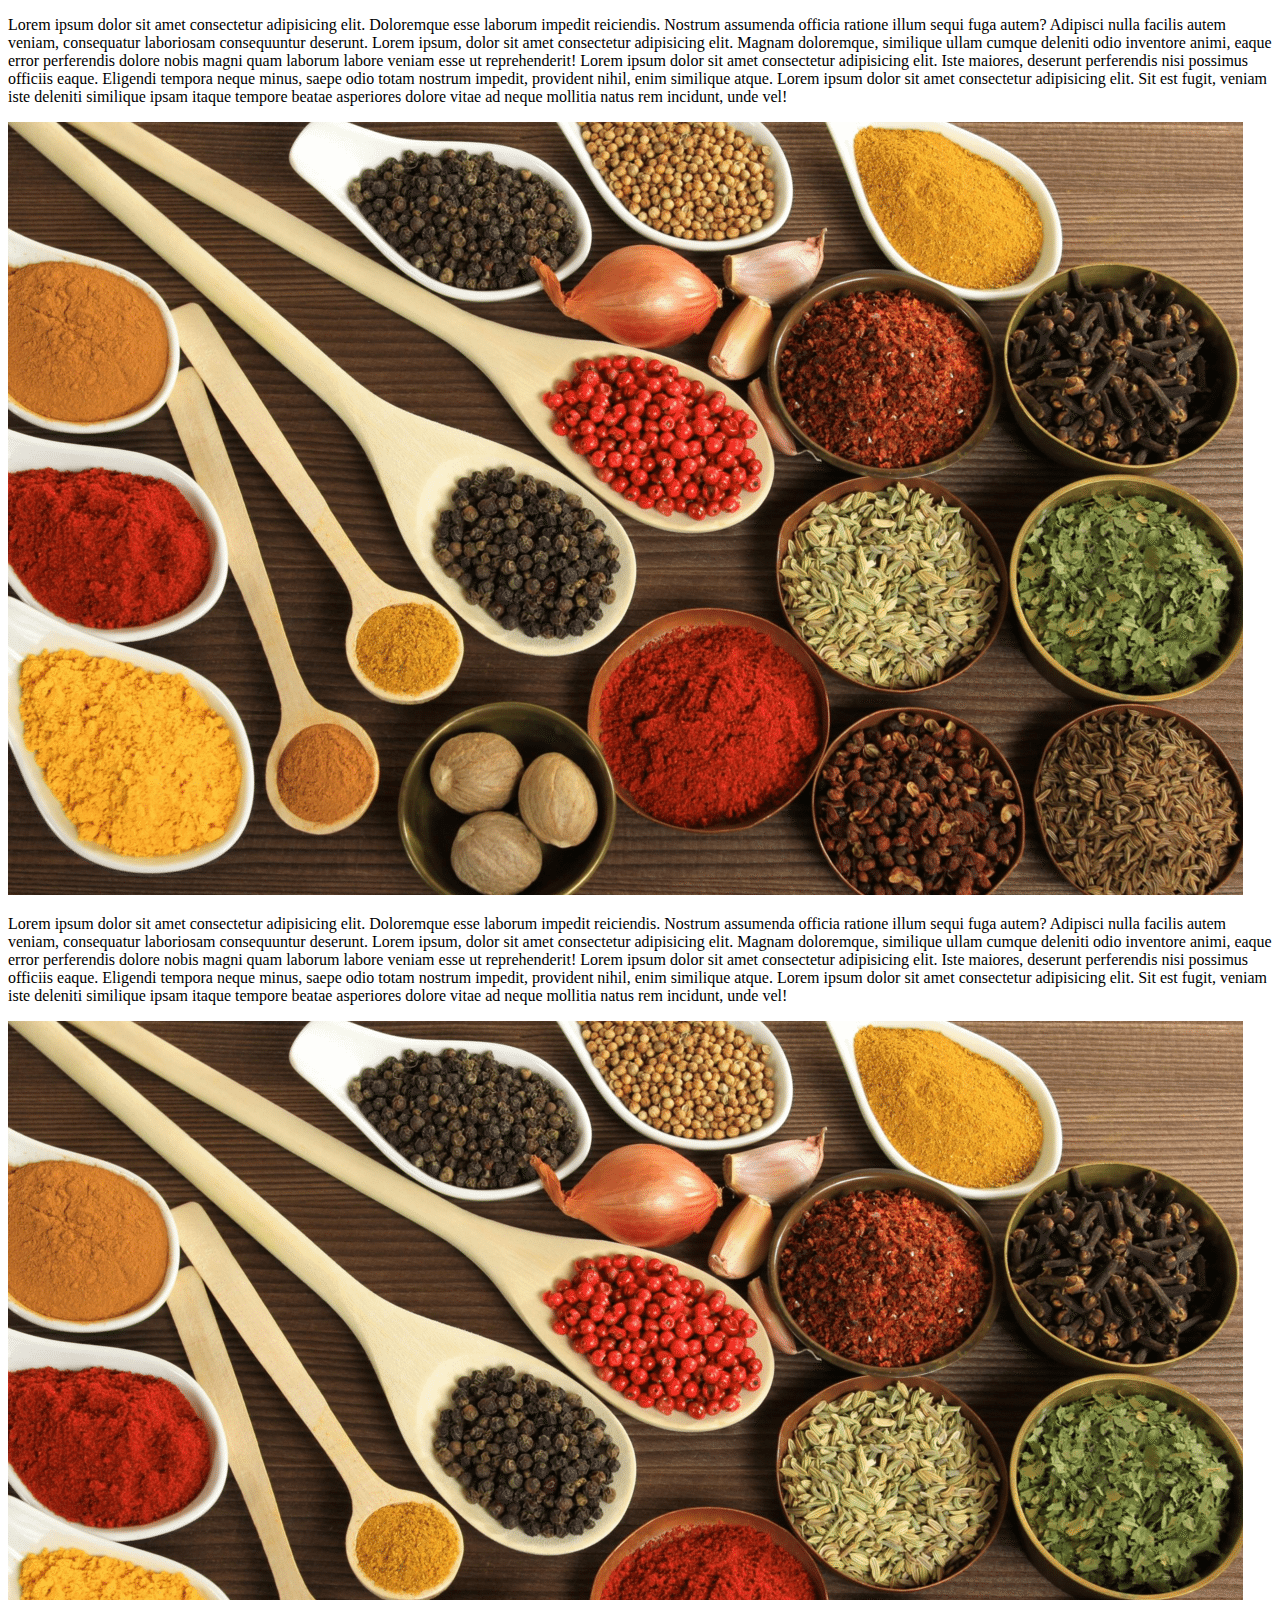
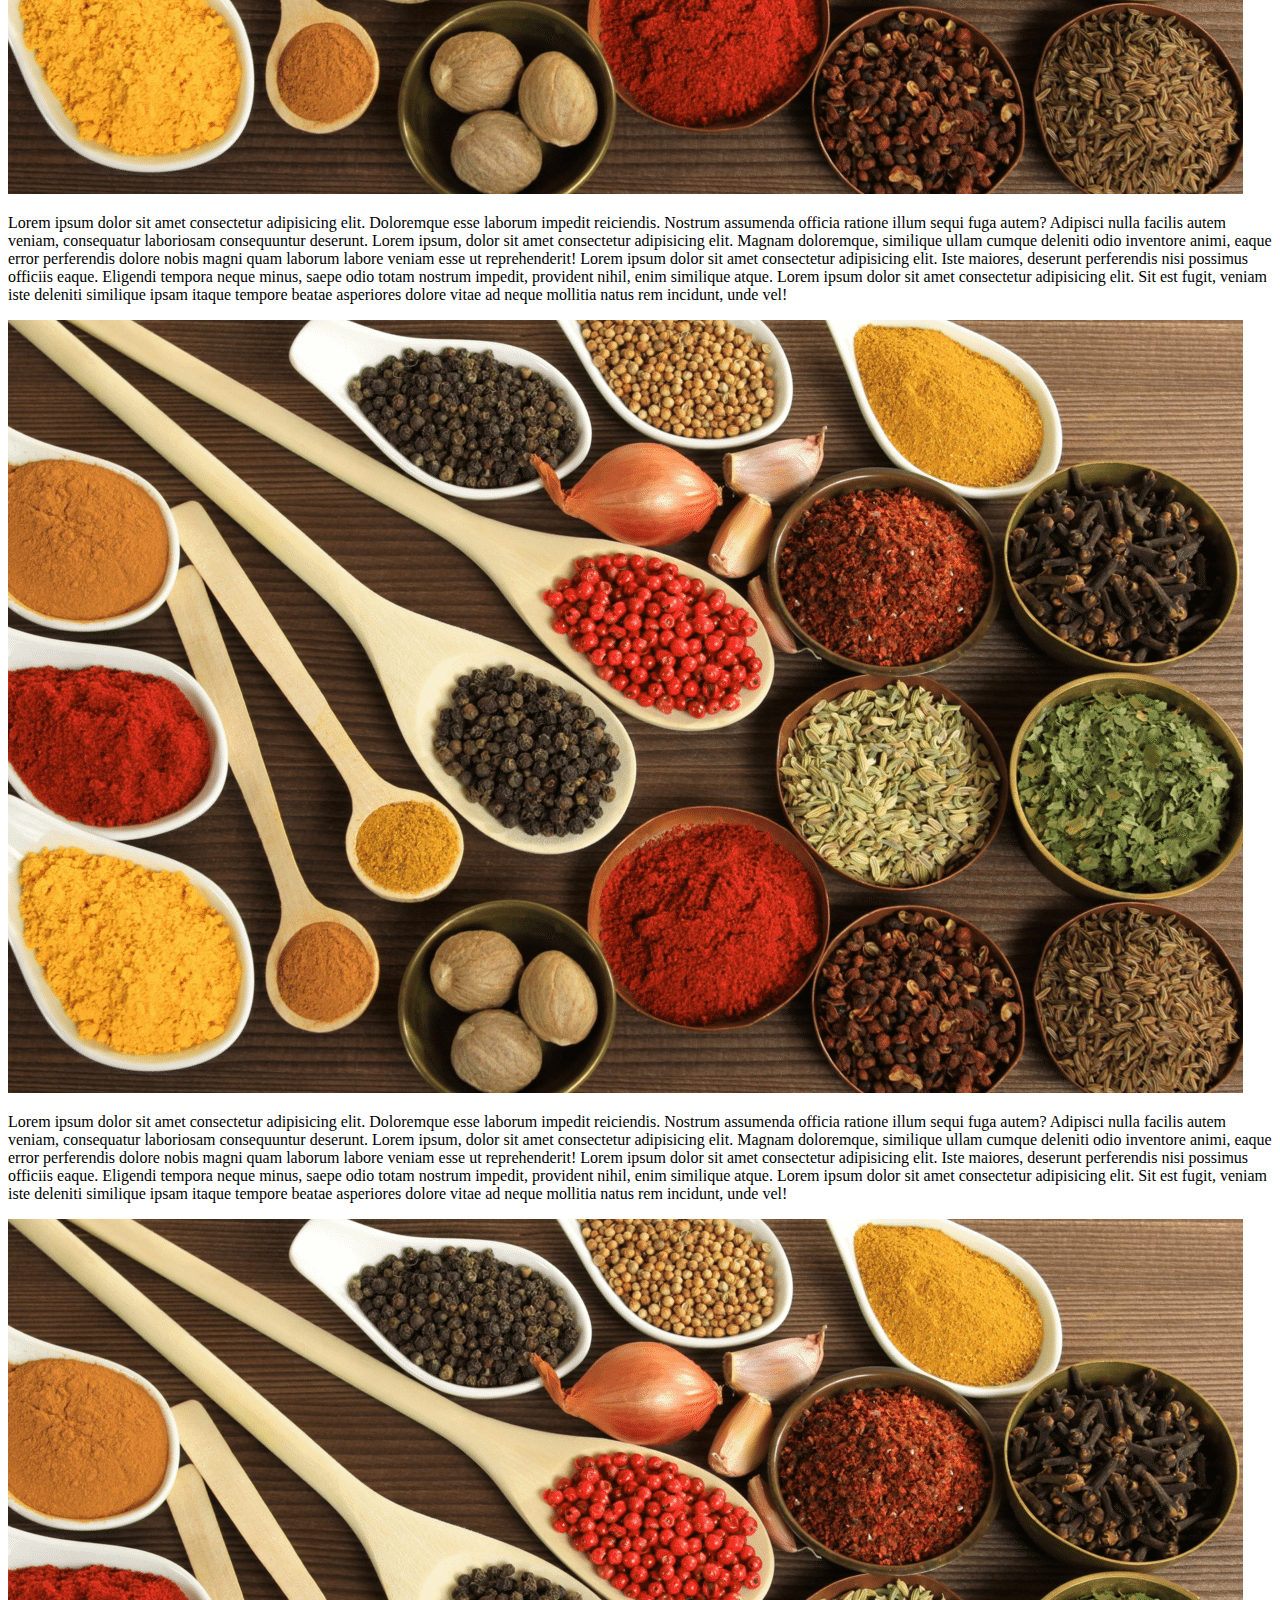
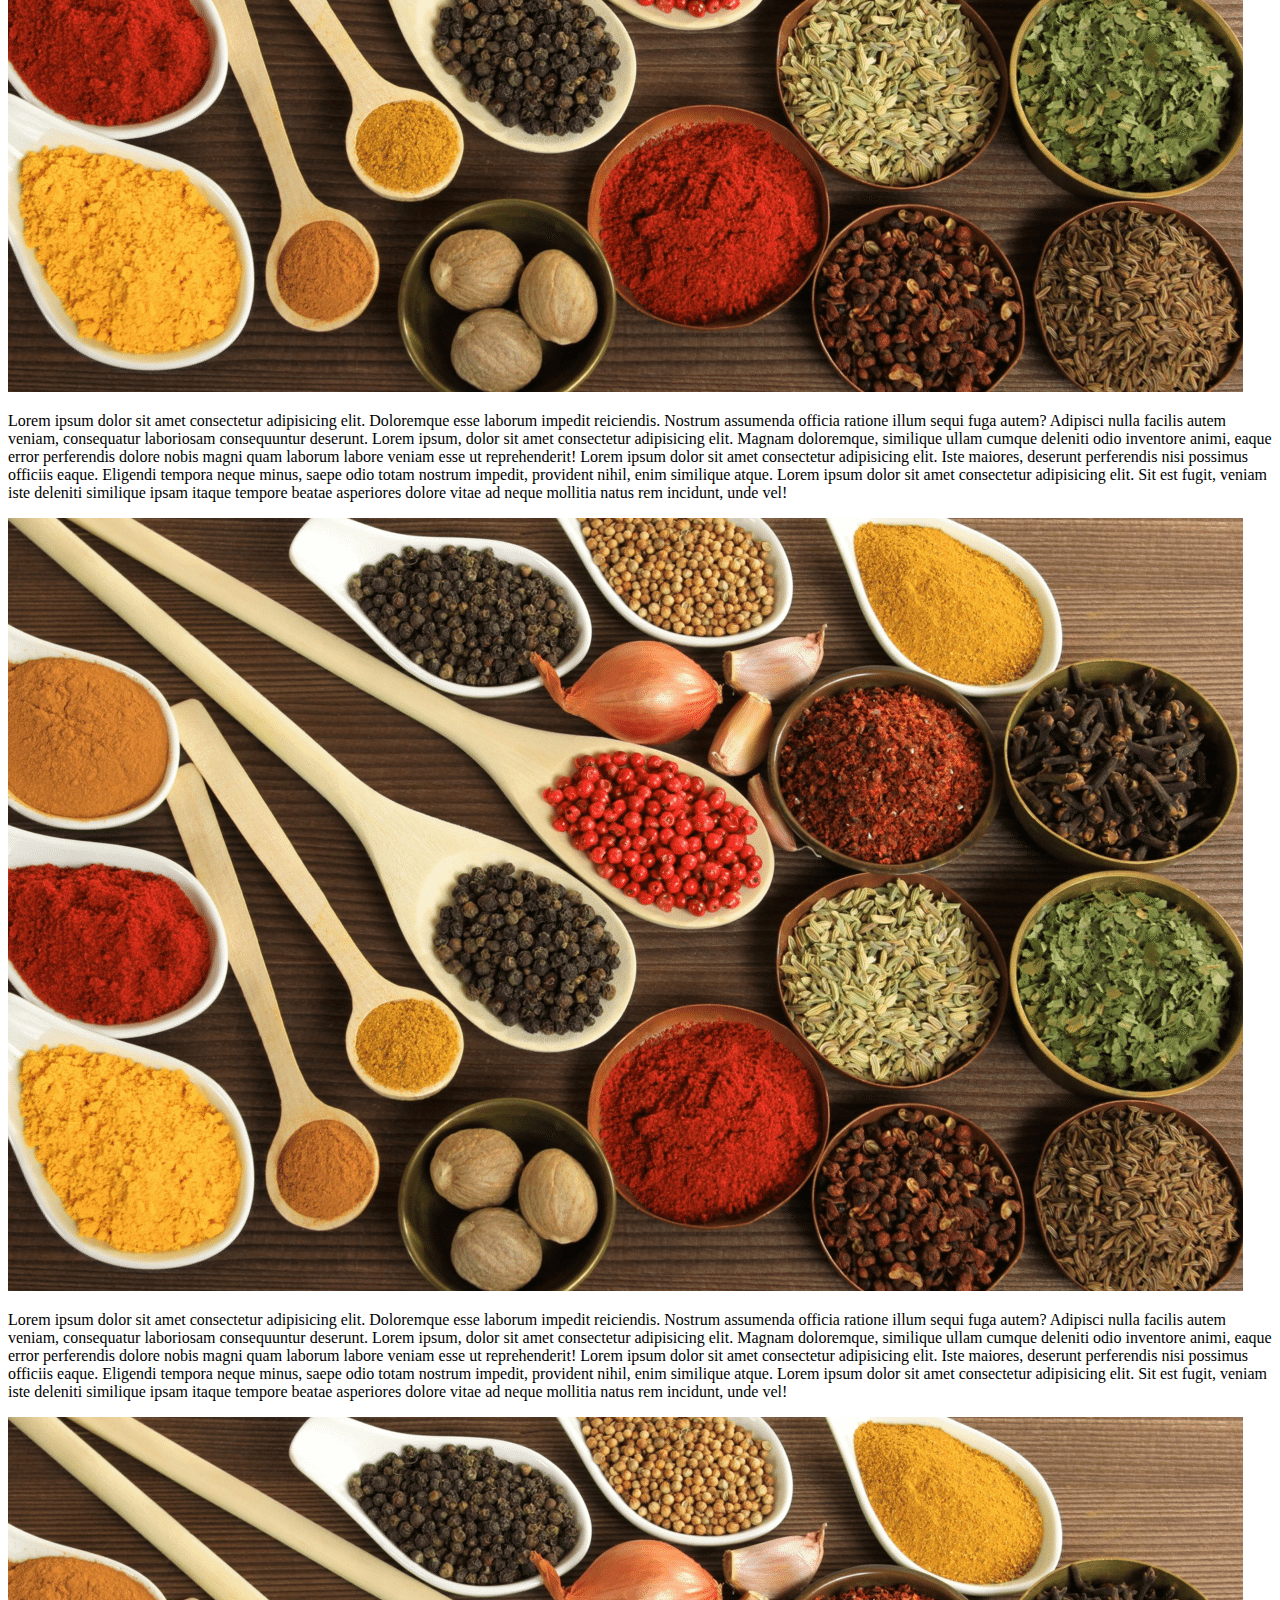
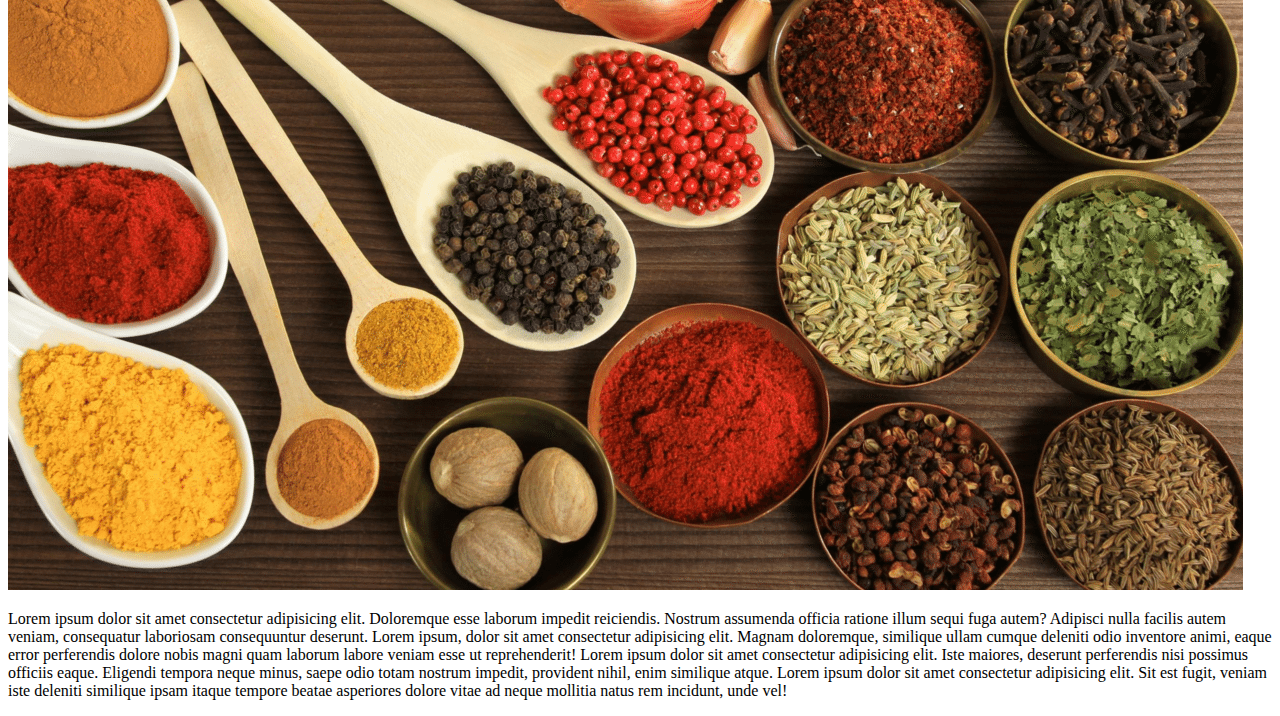
==== index.html @ 3df1619d "with scripts" ====
<!DOCTYPE html>
<html lang="en">
  <head>
    <meta charset="UTF-8" />
    <meta name="viewport" content="width=device-width, initial-scale=1.0" />
    <meta http-equiv="X-UA-Compatible" content="ie=edge" />
    <title>Intersection Observer</title>
    <link rel="stylesheet" href="css/style.css" />
  </head>
  <body>
    <p>
      Lorem ipsum dolor sit amet consectetur adipisicing elit. Doloremque esse
      laborum impedit reiciendis. Nostrum assumenda officia ratione illum sequi
      fuga autem? Adipisci nulla facilis autem veniam, consequatur laboriosam
      consequuntur deserunt. Lorem ipsum, dolor sit amet consectetur adipisicing
      elit. Magnam doloremque, similique ullam cumque deleniti odio inventore
      animi, eaque error perferendis dolore nobis magni quam laborum labore
      veniam esse ut reprehenderit! Lorem ipsum dolor sit amet consectetur
      adipisicing elit. Iste maiores, deserunt perferendis nisi possimus
      officiis eaque. Eligendi tempora neque minus, saepe odio totam nostrum
      impedit, provident nihil, enim similique atque. Lorem ipsum dolor sit amet
      consectetur adipisicing elit. Sit est fugit, veniam iste deleniti
      similique ipsam itaque tempore beatae asperiores dolore vitae ad neque
      mollitia natus rem incidunt, unde vel!
    </p>
    <div><img src="img/undervurderede-krydderier.png" alt="" /></div>

    <p>
      Lorem ipsum dolor sit amet consectetur adipisicing elit. Doloremque esse
      laborum impedit reiciendis. Nostrum assumenda officia ratione illum sequi
      fuga autem? Adipisci nulla facilis autem veniam, consequatur laboriosam
      consequuntur deserunt. Lorem ipsum, dolor sit amet consectetur adipisicing
      elit. Magnam doloremque, similique ullam cumque deleniti odio inventore
      animi, eaque error perferendis dolore nobis magni quam laborum labore
      veniam esse ut reprehenderit! Lorem ipsum dolor sit amet consectetur
      adipisicing elit. Iste maiores, deserunt perferendis nisi possimus
      officiis eaque. Eligendi tempora neque minus, saepe odio totam nostrum
      impedit, provident nihil, enim similique atque. Lorem ipsum dolor sit amet
      consectetur adipisicing elit. Sit est fugit, veniam iste deleniti
      similique ipsam itaque tempore beatae asperiores dolore vitae ad neque
      mollitia natus rem incidunt, unde vel!
    </p>
    <div><img src="img/undervurderede-krydderier.png" alt="" /></div>
    <p>
      Lorem ipsum dolor sit amet consectetur adipisicing elit. Doloremque esse
      laborum impedit reiciendis. Nostrum assumenda officia ratione illum sequi
      fuga autem? Adipisci nulla facilis autem veniam, consequatur laboriosam
      consequuntur deserunt. Lorem ipsum, dolor sit amet consectetur adipisicing
      elit. Magnam doloremque, similique ullam cumque deleniti odio inventore
      animi, eaque error perferendis dolore nobis magni quam laborum labore
      veniam esse ut reprehenderit! Lorem ipsum dolor sit amet consectetur
      adipisicing elit. Iste maiores, deserunt perferendis nisi possimus
      officiis eaque. Eligendi tempora neque minus, saepe odio totam nostrum
      impedit, provident nihil, enim similique atque. Lorem ipsum dolor sit amet
      consectetur adipisicing elit. Sit est fugit, veniam iste deleniti
      similique ipsam itaque tempore beatae asperiores dolore vitae ad neque
      mollitia natus rem incidunt, unde vel!
    </p>

    <div><img src="img/undervurderede-krydderier.png" alt="" /></div>
    <p>
      Lorem ipsum dolor sit amet consectetur adipisicing elit. Doloremque esse
      laborum impedit reiciendis. Nostrum assumenda officia ratione illum sequi
      fuga autem? Adipisci nulla facilis autem veniam, consequatur laboriosam
      consequuntur deserunt. Lorem ipsum, dolor sit amet consectetur adipisicing
      elit. Magnam doloremque, similique ullam cumque deleniti odio inventore
      animi, eaque error perferendis dolore nobis magni quam laborum labore
      veniam esse ut reprehenderit! Lorem ipsum dolor sit amet consectetur
      adipisicing elit. Iste maiores, deserunt perferendis nisi possimus
      officiis eaque. Eligendi tempora neque minus, saepe odio totam nostrum
      impedit, provident nihil, enim similique atque. Lorem ipsum dolor sit amet
      consectetur adipisicing elit. Sit est fugit, veniam iste deleniti
      similique ipsam itaque tempore beatae asperiores dolore vitae ad neque
      mollitia natus rem incidunt, unde vel!
    </p>
    <div><img src="img/undervurderede-krydderier.png" alt="" /></div>
    <p>
      Lorem ipsum dolor sit amet consectetur adipisicing elit. Doloremque esse
      laborum impedit reiciendis. Nostrum assumenda officia ratione illum sequi
      fuga autem? Adipisci nulla facilis autem veniam, consequatur laboriosam
      consequuntur deserunt. Lorem ipsum, dolor sit amet consectetur adipisicing
      elit. Magnam doloremque, similique ullam cumque deleniti odio inventore
      animi, eaque error perferendis dolore nobis magni quam laborum labore
      veniam esse ut reprehenderit! Lorem ipsum dolor sit amet consectetur
      adipisicing elit. Iste maiores, deserunt perferendis nisi possimus
      officiis eaque. Eligendi tempora neque minus, saepe odio totam nostrum
      impedit, provident nihil, enim similique atque. Lorem ipsum dolor sit amet
      consectetur adipisicing elit. Sit est fugit, veniam iste deleniti
      similique ipsam itaque tempore beatae asperiores dolore vitae ad neque
      mollitia natus rem incidunt, unde vel!
    </p>
    <div><img src="img/undervurderede-krydderier.png" alt="" /></div>
    <p>
      Lorem ipsum dolor sit amet consectetur adipisicing elit. Doloremque esse
      laborum impedit reiciendis. Nostrum assumenda officia ratione illum sequi
      fuga autem? Adipisci nulla facilis autem veniam, consequatur laboriosam
      consequuntur deserunt. Lorem ipsum, dolor sit amet consectetur adipisicing
      elit. Magnam doloremque, similique ullam cumque deleniti odio inventore
      animi, eaque error perferendis dolore nobis magni quam laborum labore
      veniam esse ut reprehenderit! Lorem ipsum dolor sit amet consectetur
      adipisicing elit. Iste maiores, deserunt perferendis nisi possimus
      officiis eaque. Eligendi tempora neque minus, saepe odio totam nostrum
      impedit, provident nihil, enim similique atque. Lorem ipsum dolor sit amet
      consectetur adipisicing elit. Sit est fugit, veniam iste deleniti
      similique ipsam itaque tempore beatae asperiores dolore vitae ad neque
      mollitia natus rem incidunt, unde vel!
    </p>

    <div><img src="img/undervurderede-krydderier.png" alt="" /></div>
    <p>
      Lorem ipsum dolor sit amet consectetur adipisicing elit. Doloremque esse
      laborum impedit reiciendis. Nostrum assumenda officia ratione illum sequi
      fuga autem? Adipisci nulla facilis autem veniam, consequatur laboriosam
      consequuntur deserunt. Lorem ipsum, dolor sit amet consectetur adipisicing
      elit. Magnam doloremque, similique ullam cumque deleniti odio inventore
      animi, eaque error perferendis dolore nobis magni quam laborum labore
      veniam esse ut reprehenderit! Lorem ipsum dolor sit amet consectetur
      adipisicing elit. Iste maiores, deserunt perferendis nisi possimus
      officiis eaque. Eligendi tempora neque minus, saepe odio totam nostrum
      impedit, provident nihil, enim similique atque. Lorem ipsum dolor sit amet
      consectetur adipisicing elit. Sit est fugit, veniam iste deleniti
      similique ipsam itaque tempore beatae asperiores dolore vitae ad neque
      mollitia natus rem incidunt, unde vel!
    </p>
    <script src="js/script.js"></script>
  </body>
</html>
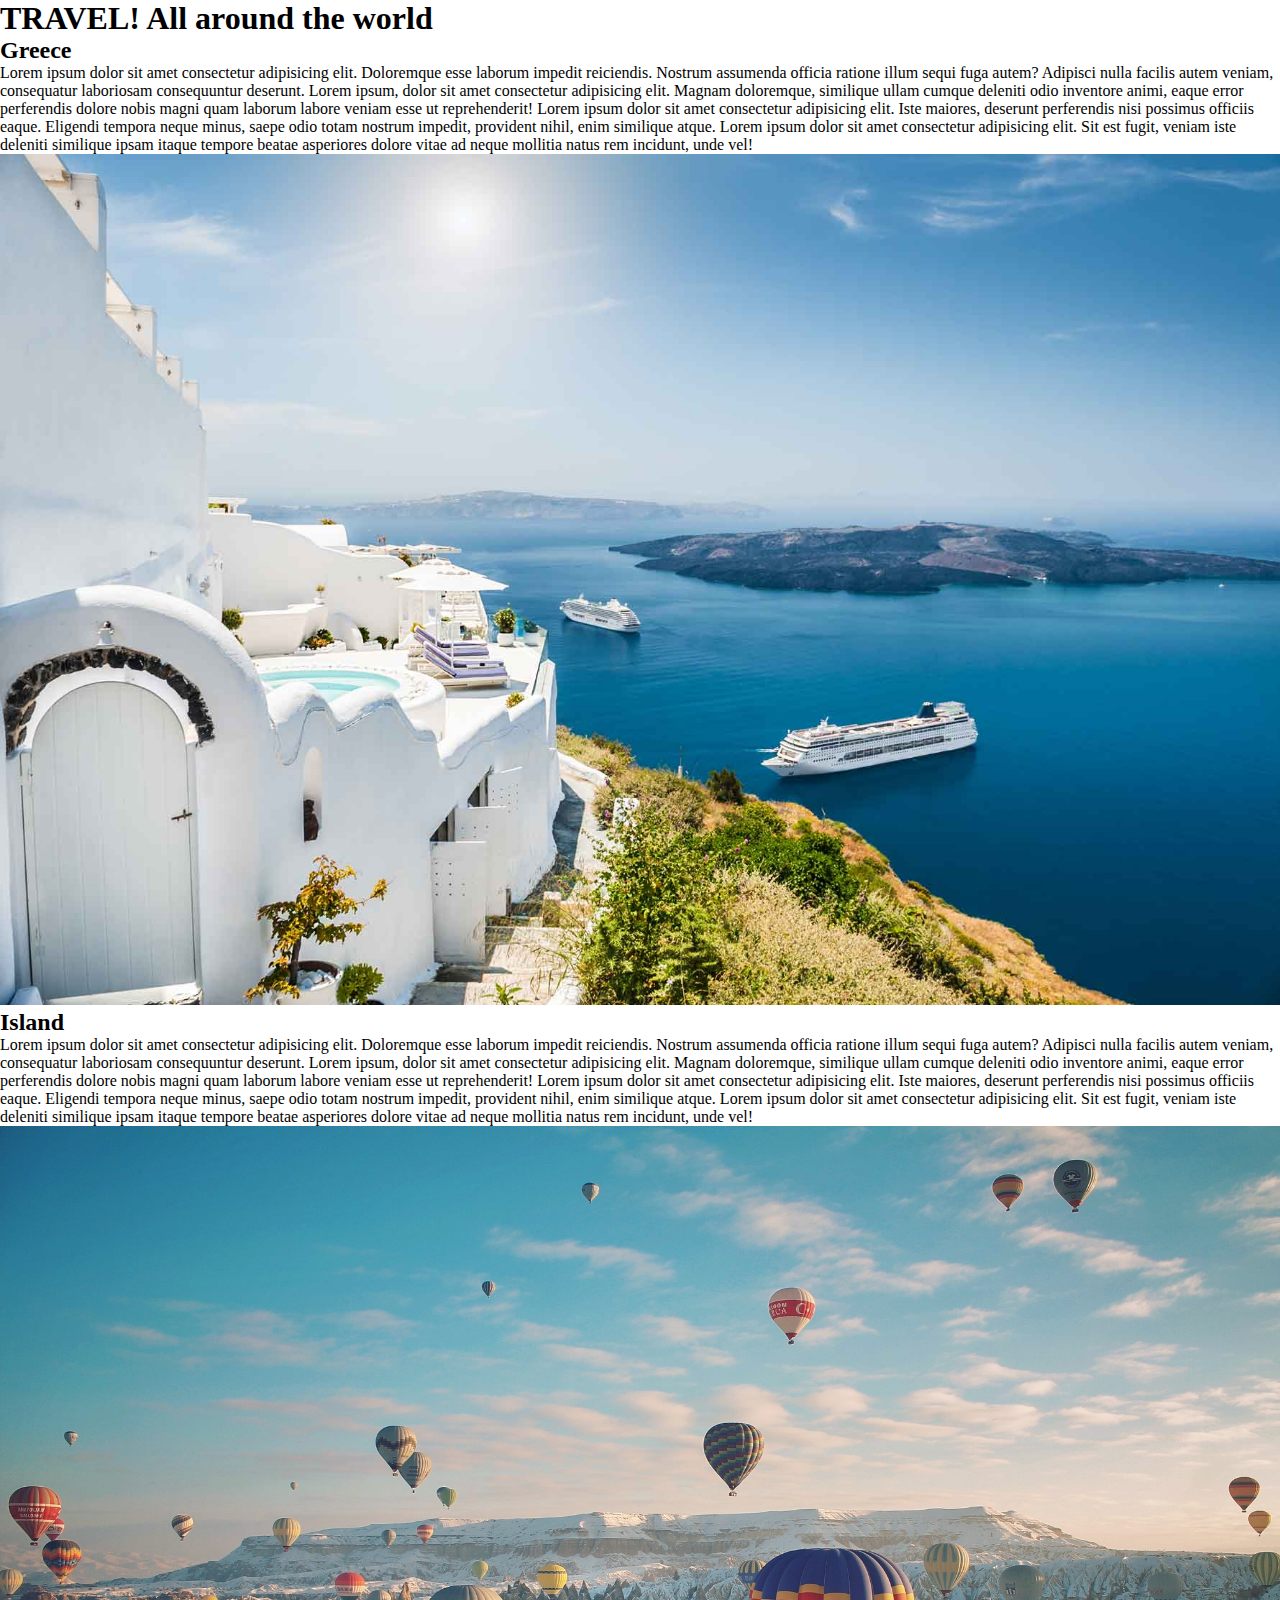
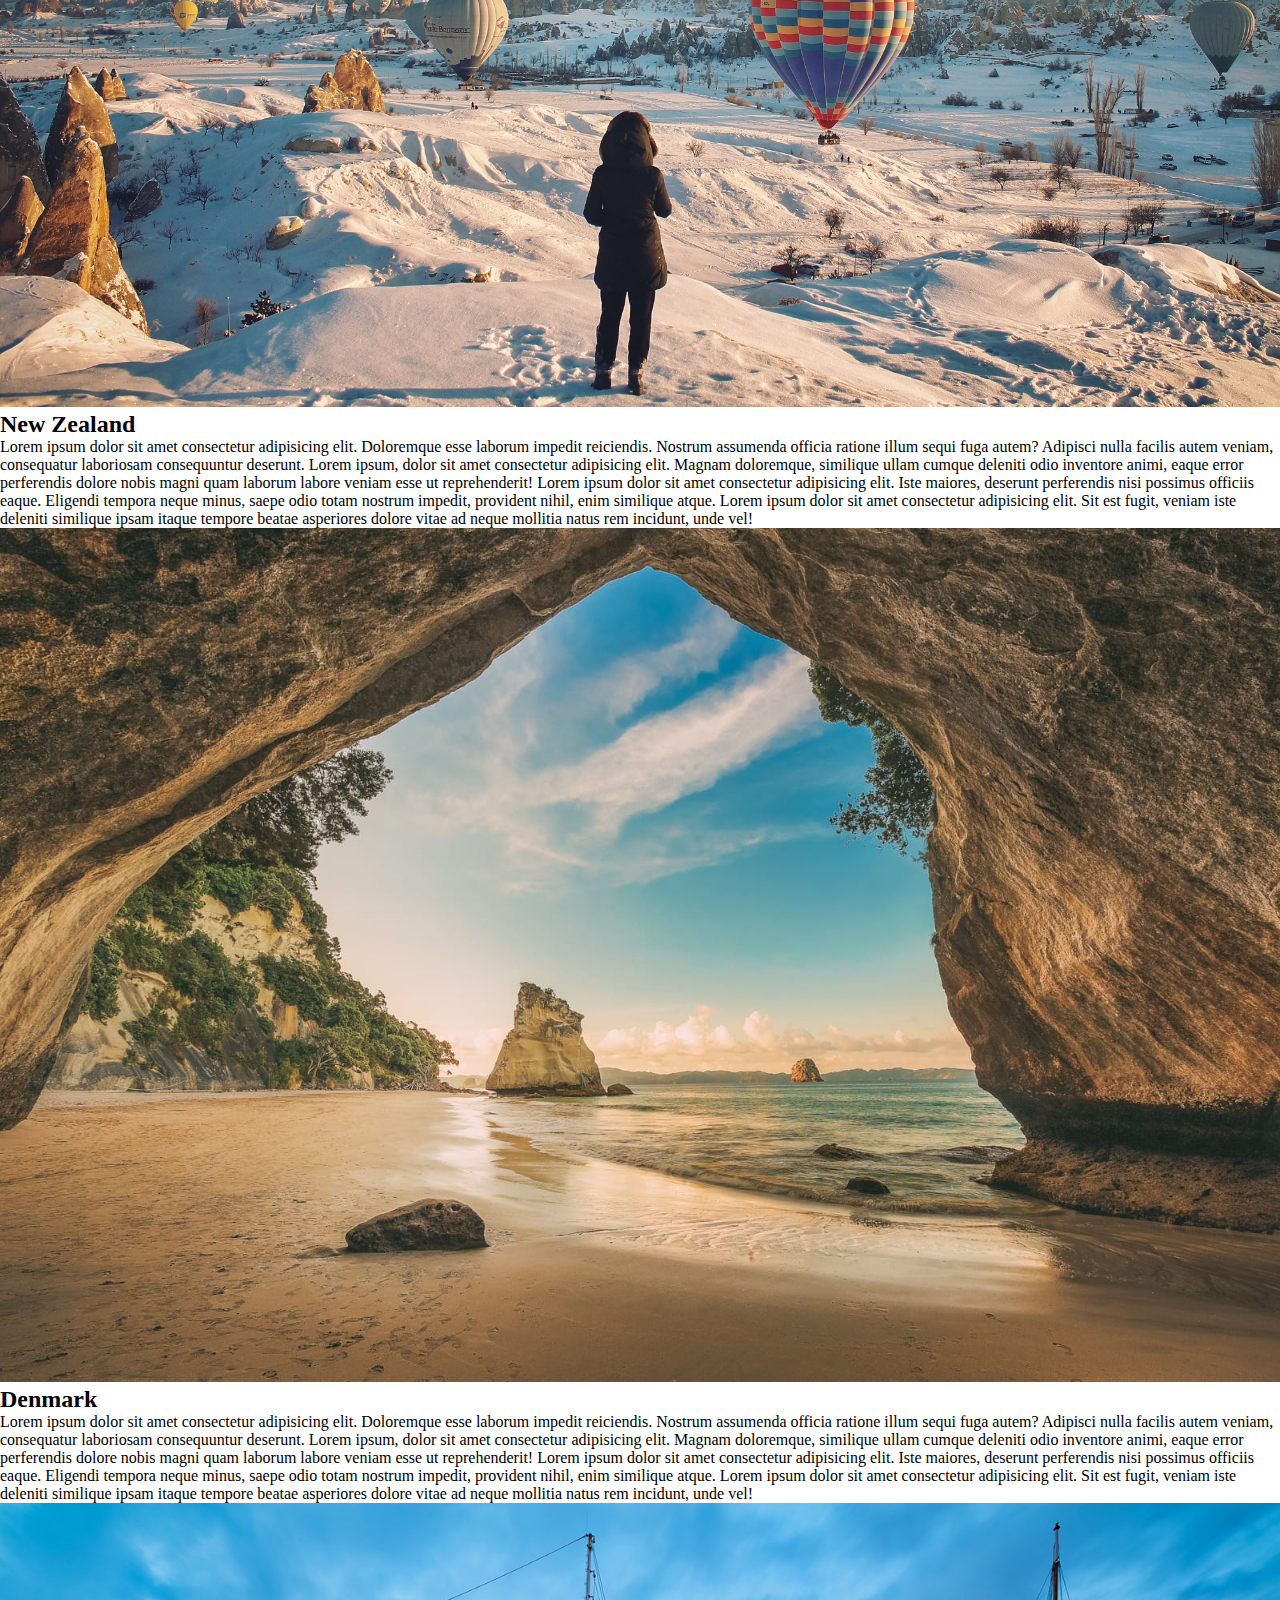
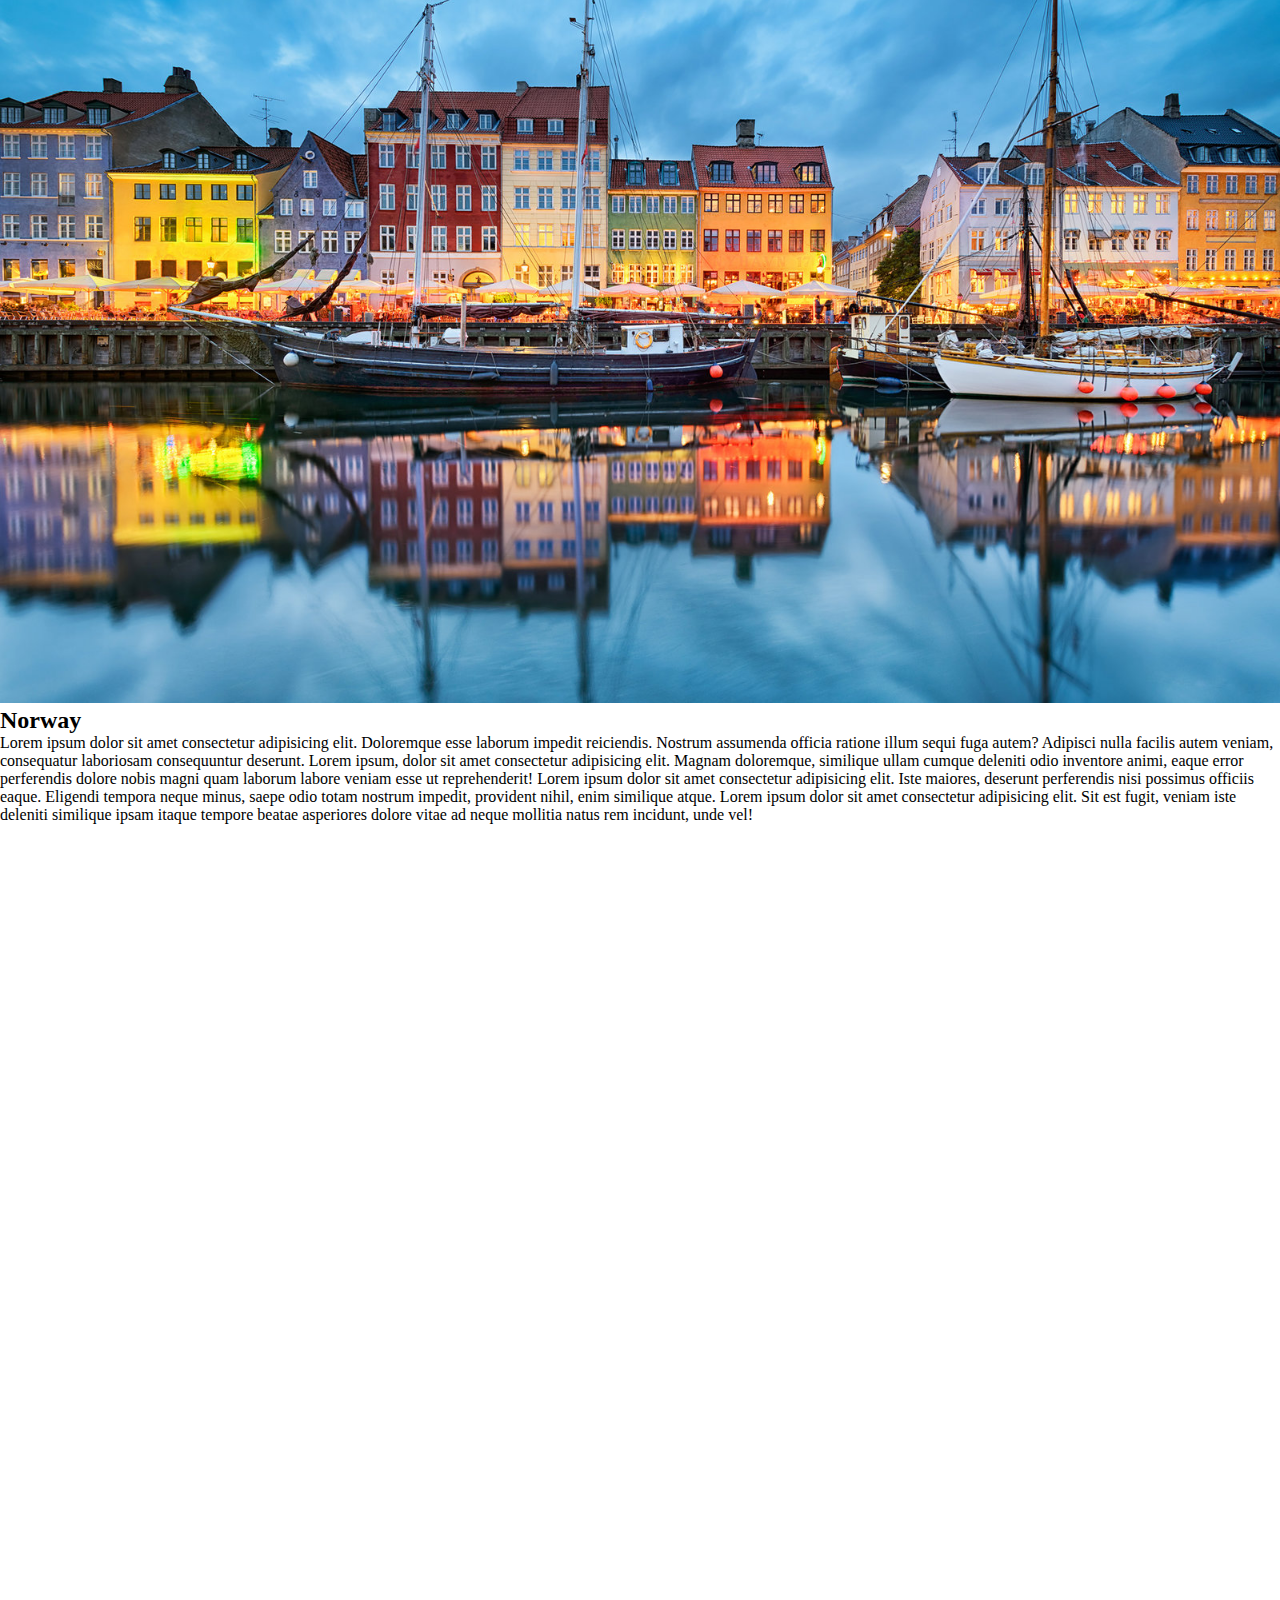
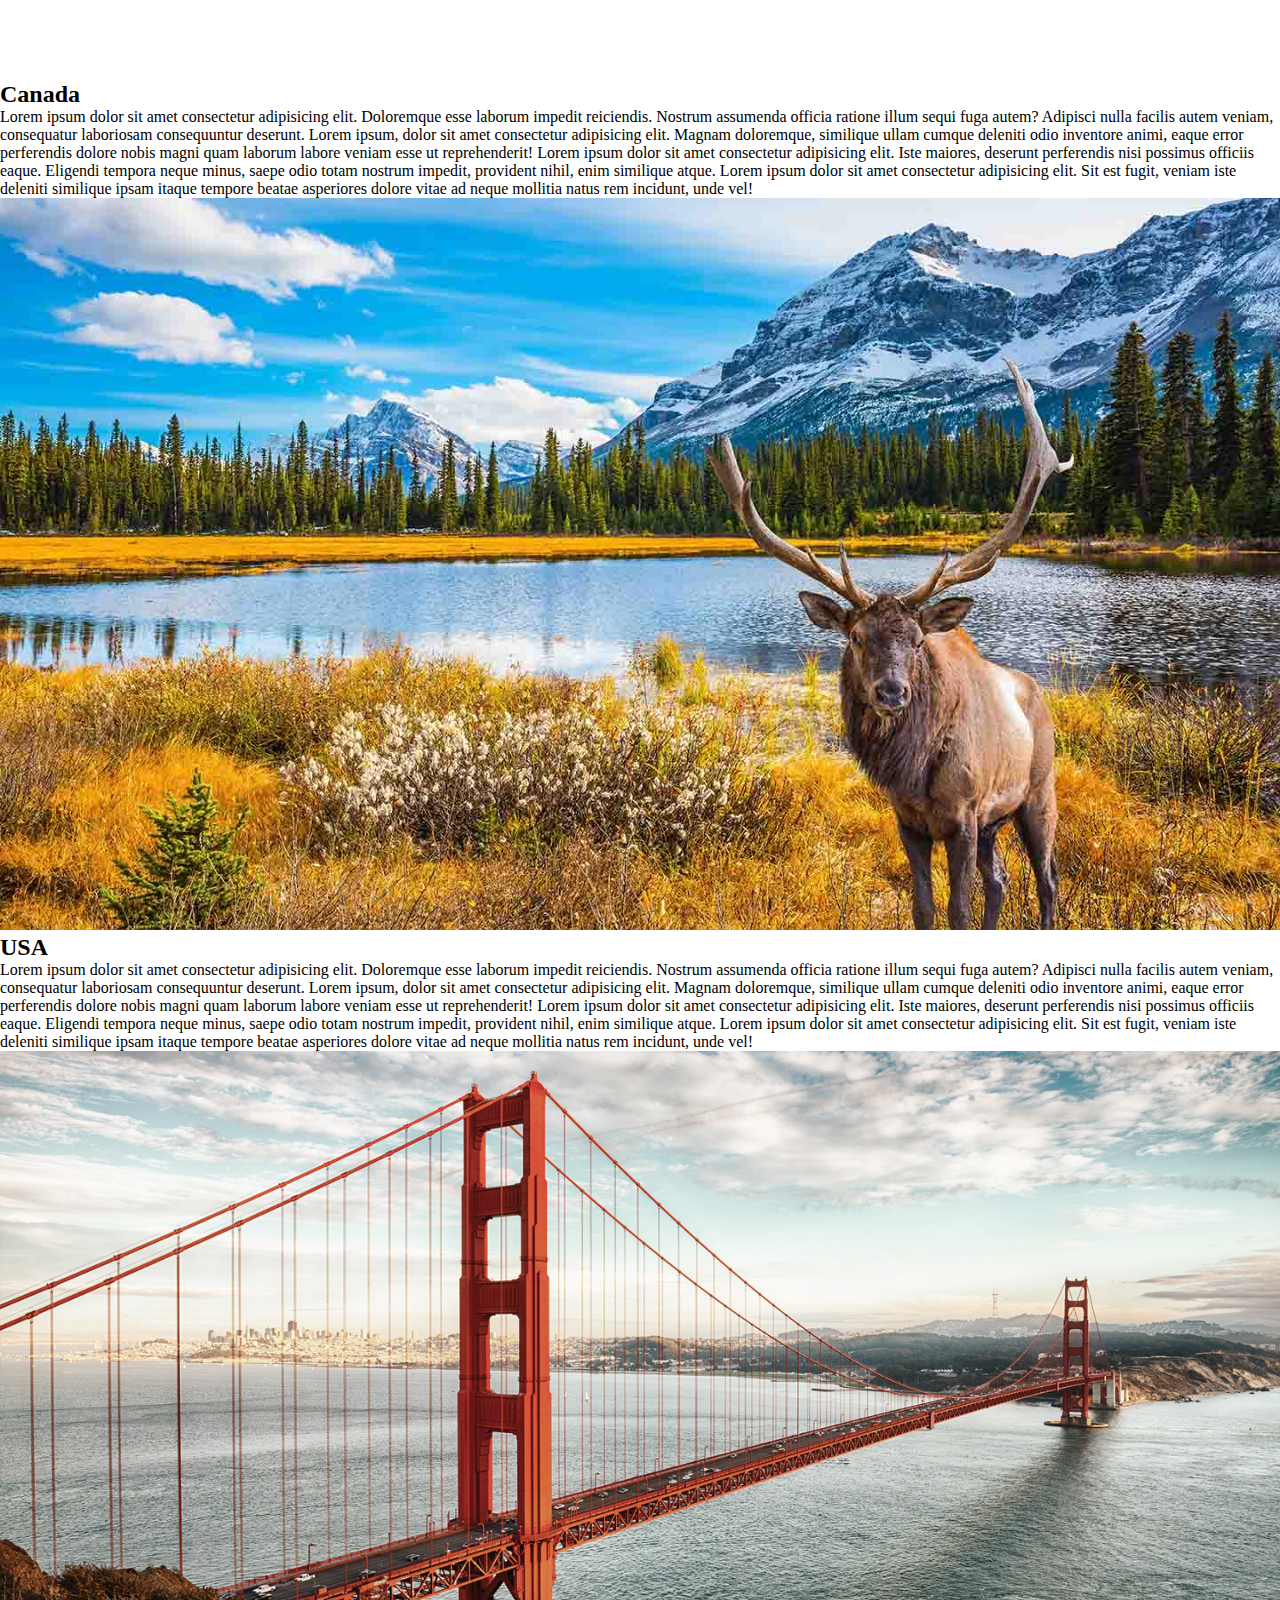
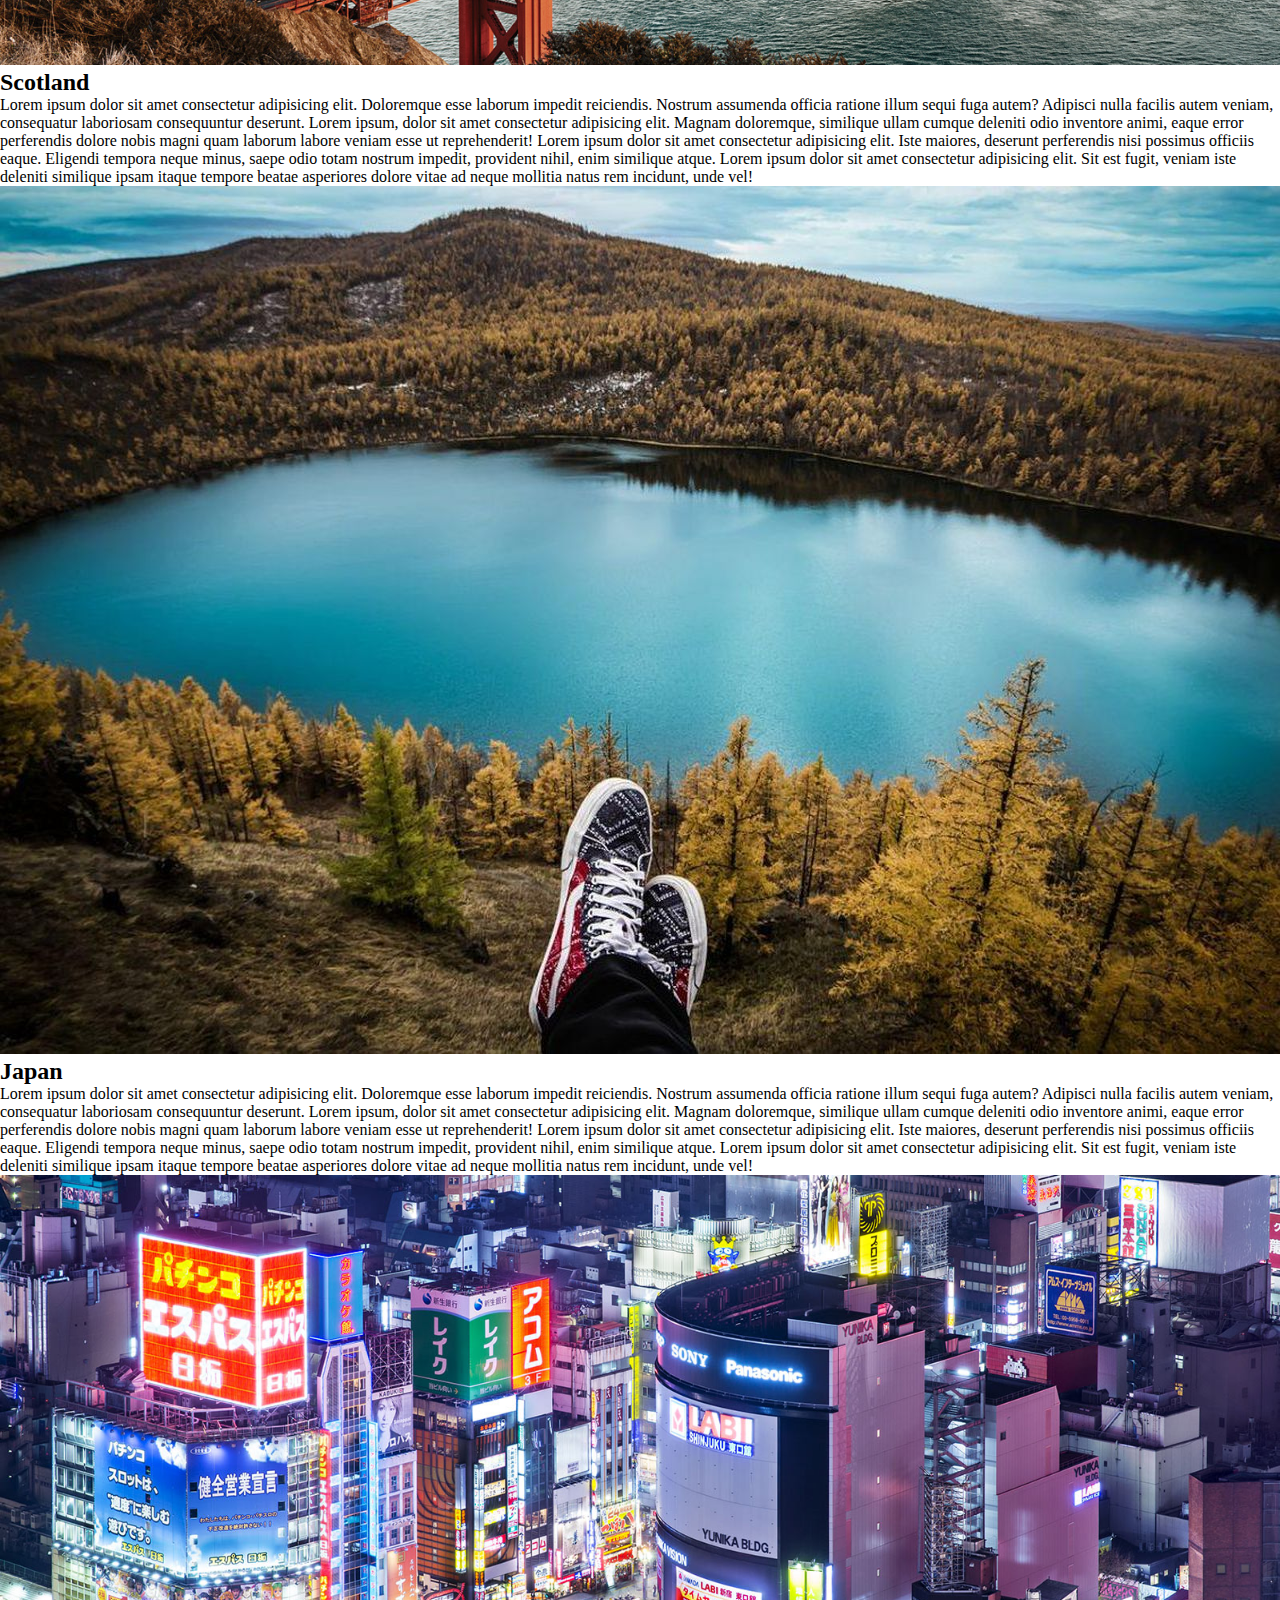
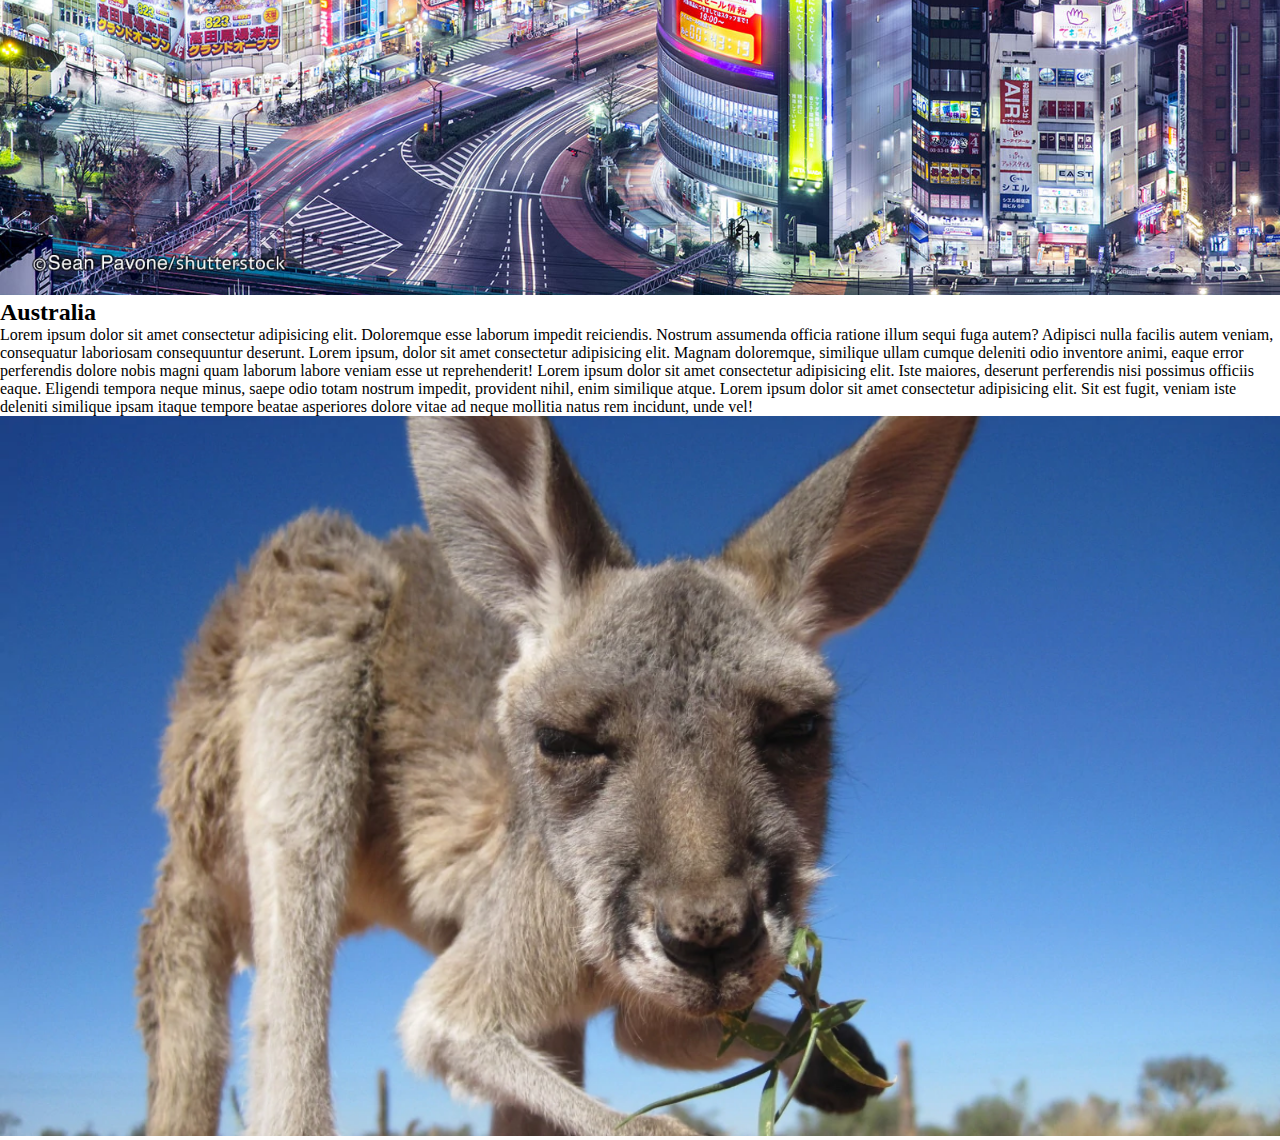
==== commit 271c5ca4: "travelling photos" ====
--- a/index.html
+++ b/index.html
@@ -8,6 +8,8 @@
     <link rel="stylesheet" href="css/style.css" />
   </head>
   <body>
+    <h1>TRAVEL! All around the world</h1>
+    <h2>Greece</h2>
     <p>
       Lorem ipsum dolor sit amet consectetur adipisicing elit. Doloremque esse
       laborum impedit reiciendis. Nostrum assumenda officia ratione illum sequi
@@ -23,8 +25,9 @@
       similique ipsam itaque tempore beatae asperiores dolore vitae ad neque
       mollitia natus rem incidunt, unde vel!
     </p>
-    <div><img src="img/undervurderede-krydderier.png" alt="" /></div>
+    <div class="animate-me"><img src="img/Greece.jpg" alt="" /></div>
 
+    <h2>Island</h2>
     <p>
       Lorem ipsum dolor sit amet consectetur adipisicing elit. Doloremque esse
       laborum impedit reiciendis. Nostrum assumenda officia ratione illum sequi
@@ -40,7 +43,8 @@
       similique ipsam itaque tempore beatae asperiores dolore vitae ad neque
       mollitia natus rem incidunt, unde vel!
     </p>
-    <div><img src="img/undervurderede-krydderier.png" alt="" /></div>
+    <div><img src="img/Island.jpg" alt="" /></div>
+    <h2>New Zealand</h2>
     <p>
       Lorem ipsum dolor sit amet consectetur adipisicing elit. Doloremque esse
       laborum impedit reiciendis. Nostrum assumenda officia ratione illum sequi
@@ -57,7 +61,8 @@
       mollitia natus rem incidunt, unde vel!
     </p>
 
-    <div><img src="img/undervurderede-krydderier.png" alt="" /></div>
+    <div><img src="img/newZealand.jpg" alt="" /></div>
+    <h2>Denmark</h2>
     <p>
       Lorem ipsum dolor sit amet consectetur adipisicing elit. Doloremque esse
       laborum impedit reiciendis. Nostrum assumenda officia ratione illum sequi
@@ -73,7 +78,8 @@
       similique ipsam itaque tempore beatae asperiores dolore vitae ad neque
       mollitia natus rem incidunt, unde vel!
     </p>
-    <div><img src="img/undervurderede-krydderier.png" alt="" /></div>
+    <div><img src="img/Copenhagen.jpg" alt="" /></div>
+    <h2>Norway</h2>
     <p>
       Lorem ipsum dolor sit amet consectetur adipisicing elit. Doloremque esse
       laborum impedit reiciendis. Nostrum assumenda officia ratione illum sequi
@@ -89,7 +95,8 @@
       similique ipsam itaque tempore beatae asperiores dolore vitae ad neque
       mollitia natus rem incidunt, unde vel!
     </p>
-    <div><img src="img/undervurderede-krydderier.png" alt="" /></div>
+    <div class="animate-me"><img src="img/norway.jpg" alt="" /></div>
+    <h2>Canada</h2>
     <p>
       Lorem ipsum dolor sit amet consectetur adipisicing elit. Doloremque esse
       laborum impedit reiciendis. Nostrum assumenda officia ratione illum sequi
@@ -106,7 +113,8 @@
       mollitia natus rem incidunt, unde vel!
     </p>
 
-    <div><img src="img/undervurderede-krydderier.png" alt="" /></div>
+    <div><img src="img/canada.jpg" alt="" /></div>
+    <h2>USA</h2>
     <p>
       Lorem ipsum dolor sit amet consectetur adipisicing elit. Doloremque esse
       laborum impedit reiciendis. Nostrum assumenda officia ratione illum sequi
@@ -122,6 +130,63 @@
       similique ipsam itaque tempore beatae asperiores dolore vitae ad neque
       mollitia natus rem incidunt, unde vel!
     </p>
+
+    <div><img src="img/sanfransisco.jpg" alt="" /></div>
+    <h2>Scotland</h2>
+    <p>
+      Lorem ipsum dolor sit amet consectetur adipisicing elit. Doloremque esse
+      laborum impedit reiciendis. Nostrum assumenda officia ratione illum sequi
+      fuga autem? Adipisci nulla facilis autem veniam, consequatur laboriosam
+      consequuntur deserunt. Lorem ipsum, dolor sit amet consectetur adipisicing
+      elit. Magnam doloremque, similique ullam cumque deleniti odio inventore
+      animi, eaque error perferendis dolore nobis magni quam laborum labore
+      veniam esse ut reprehenderit! Lorem ipsum dolor sit amet consectetur
+      adipisicing elit. Iste maiores, deserunt perferendis nisi possimus
+      officiis eaque. Eligendi tempora neque minus, saepe odio totam nostrum
+      impedit, provident nihil, enim similique atque. Lorem ipsum dolor sit amet
+      consectetur adipisicing elit. Sit est fugit, veniam iste deleniti
+      similique ipsam itaque tempore beatae asperiores dolore vitae ad neque
+      mollitia natus rem incidunt, unde vel!
+    </p>
+
+    <div><img src="img/skotland.jpg" alt="" /></div>
+    <h2>Japan</h2>
+    <p>
+      Lorem ipsum dolor sit amet consectetur adipisicing elit. Doloremque esse
+      laborum impedit reiciendis. Nostrum assumenda officia ratione illum sequi
+      fuga autem? Adipisci nulla facilis autem veniam, consequatur laboriosam
+      consequuntur deserunt. Lorem ipsum, dolor sit amet consectetur adipisicing
+      elit. Magnam doloremque, similique ullam cumque deleniti odio inventore
+      animi, eaque error perferendis dolore nobis magni quam laborum labore
+      veniam esse ut reprehenderit! Lorem ipsum dolor sit amet consectetur
+      adipisicing elit. Iste maiores, deserunt perferendis nisi possimus
+      officiis eaque. Eligendi tempora neque minus, saepe odio totam nostrum
+      impedit, provident nihil, enim similique atque. Lorem ipsum dolor sit amet
+      consectetur adipisicing elit. Sit est fugit, veniam iste deleniti
+      similique ipsam itaque tempore beatae asperiores dolore vitae ad neque
+      mollitia natus rem incidunt, unde vel!
+    </p>
+
+    <div><img src="img/tokyo.jpg" alt="" /></div>
+    <h2>Australia</h2>
+    <p>
+      Lorem ipsum dolor sit amet consectetur adipisicing elit. Doloremque esse
+      laborum impedit reiciendis. Nostrum assumenda officia ratione illum sequi
+      fuga autem? Adipisci nulla facilis autem veniam, consequatur laboriosam
+      consequuntur deserunt. Lorem ipsum, dolor sit amet consectetur adipisicing
+      elit. Magnam doloremque, similique ullam cumque deleniti odio inventore
+      animi, eaque error perferendis dolore nobis magni quam laborum labore
+      veniam esse ut reprehenderit! Lorem ipsum dolor sit amet consectetur
+      adipisicing elit. Iste maiores, deserunt perferendis nisi possimus
+      officiis eaque. Eligendi tempora neque minus, saepe odio totam nostrum
+      impedit, provident nihil, enim similique atque. Lorem ipsum dolor sit amet
+      consectetur adipisicing elit. Sit est fugit, veniam iste deleniti
+      similique ipsam itaque tempore beatae asperiores dolore vitae ad neque
+      mollitia natus rem incidunt, unde vel!
+    </p>
+
+    <div><img src="img/australia.jpg" alt="" /></div>
+
     <script src="js/script.js"></script>
   </body>
 </html>
--- a/css/style.css
+++ b/css/style.css
@@ -0,0 +1,15 @@
+* {
+  margin: 0;
+  padding: 0;
+}
+img {
+  width: 100%;
+}
+.animate-me {
+  opacity: 0;
+}
+
+.visible {
+  transition: 3s;
+  opacity: 1;
+}
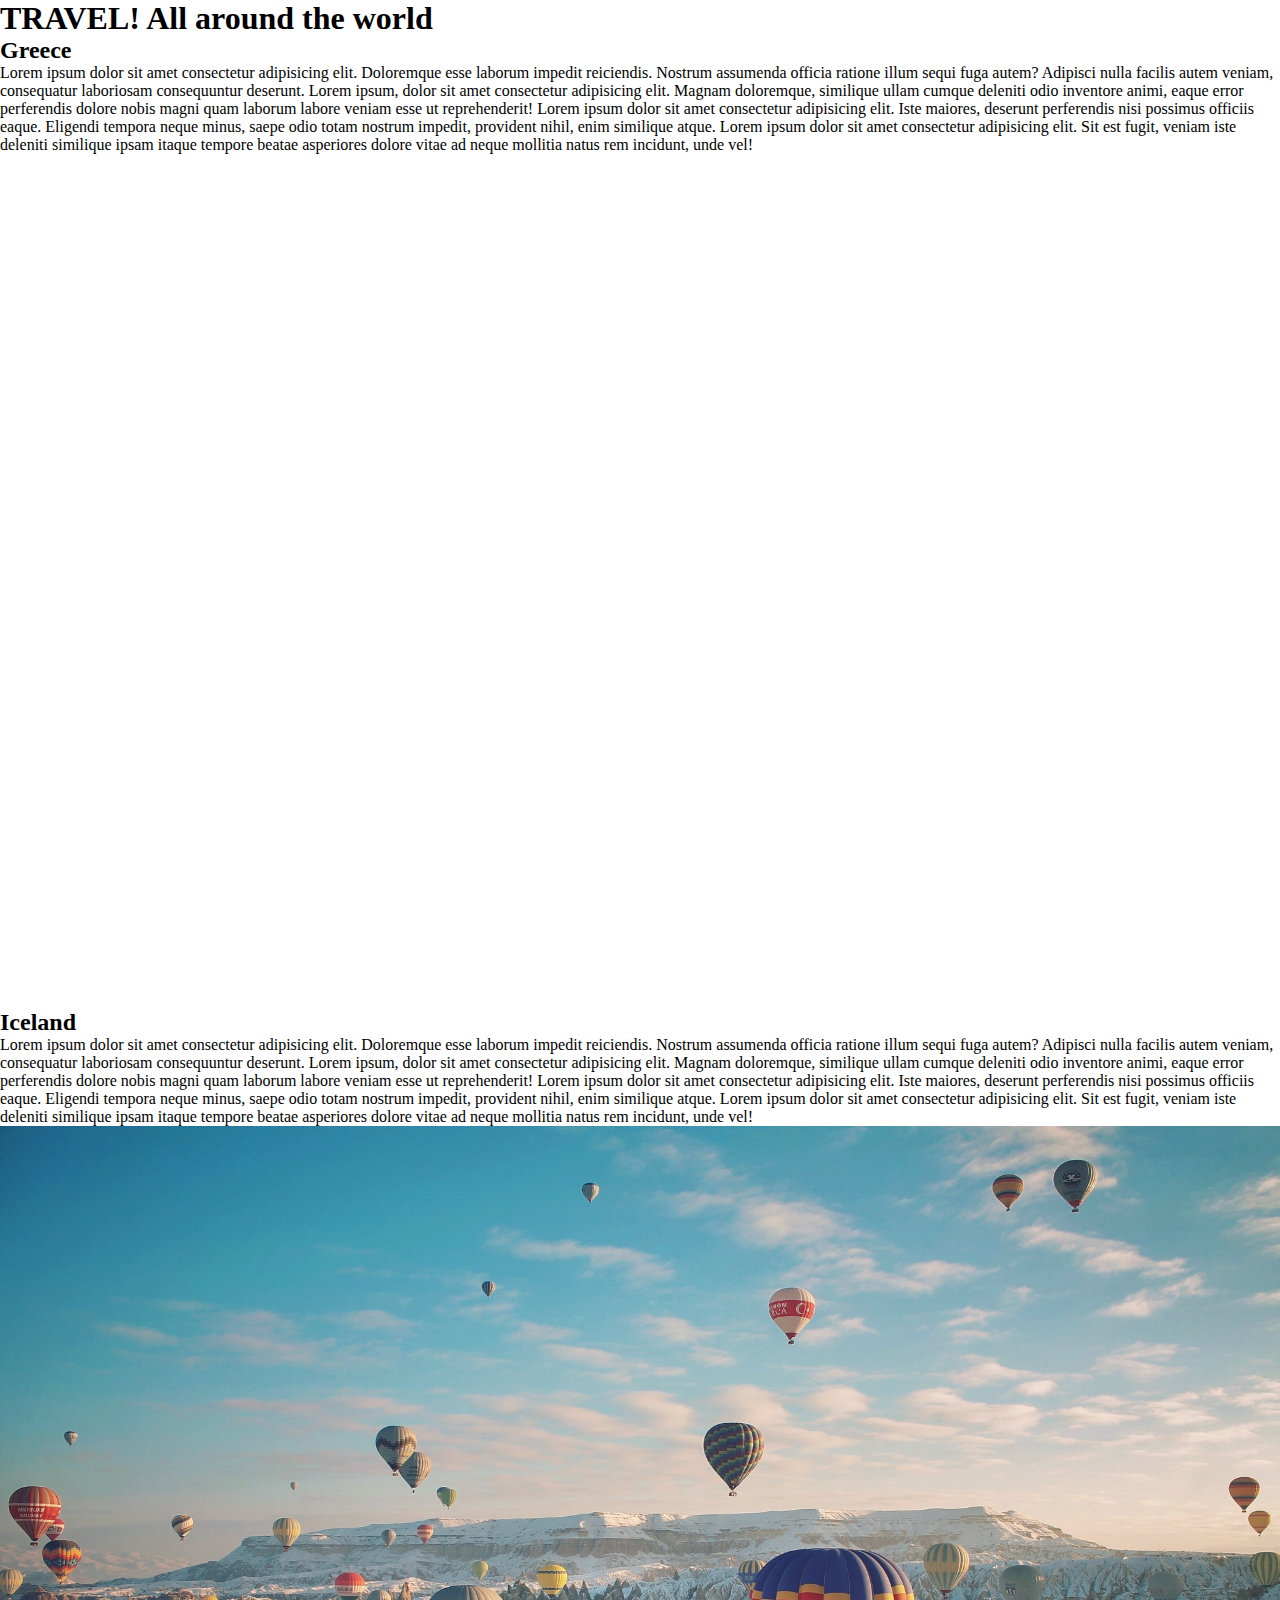
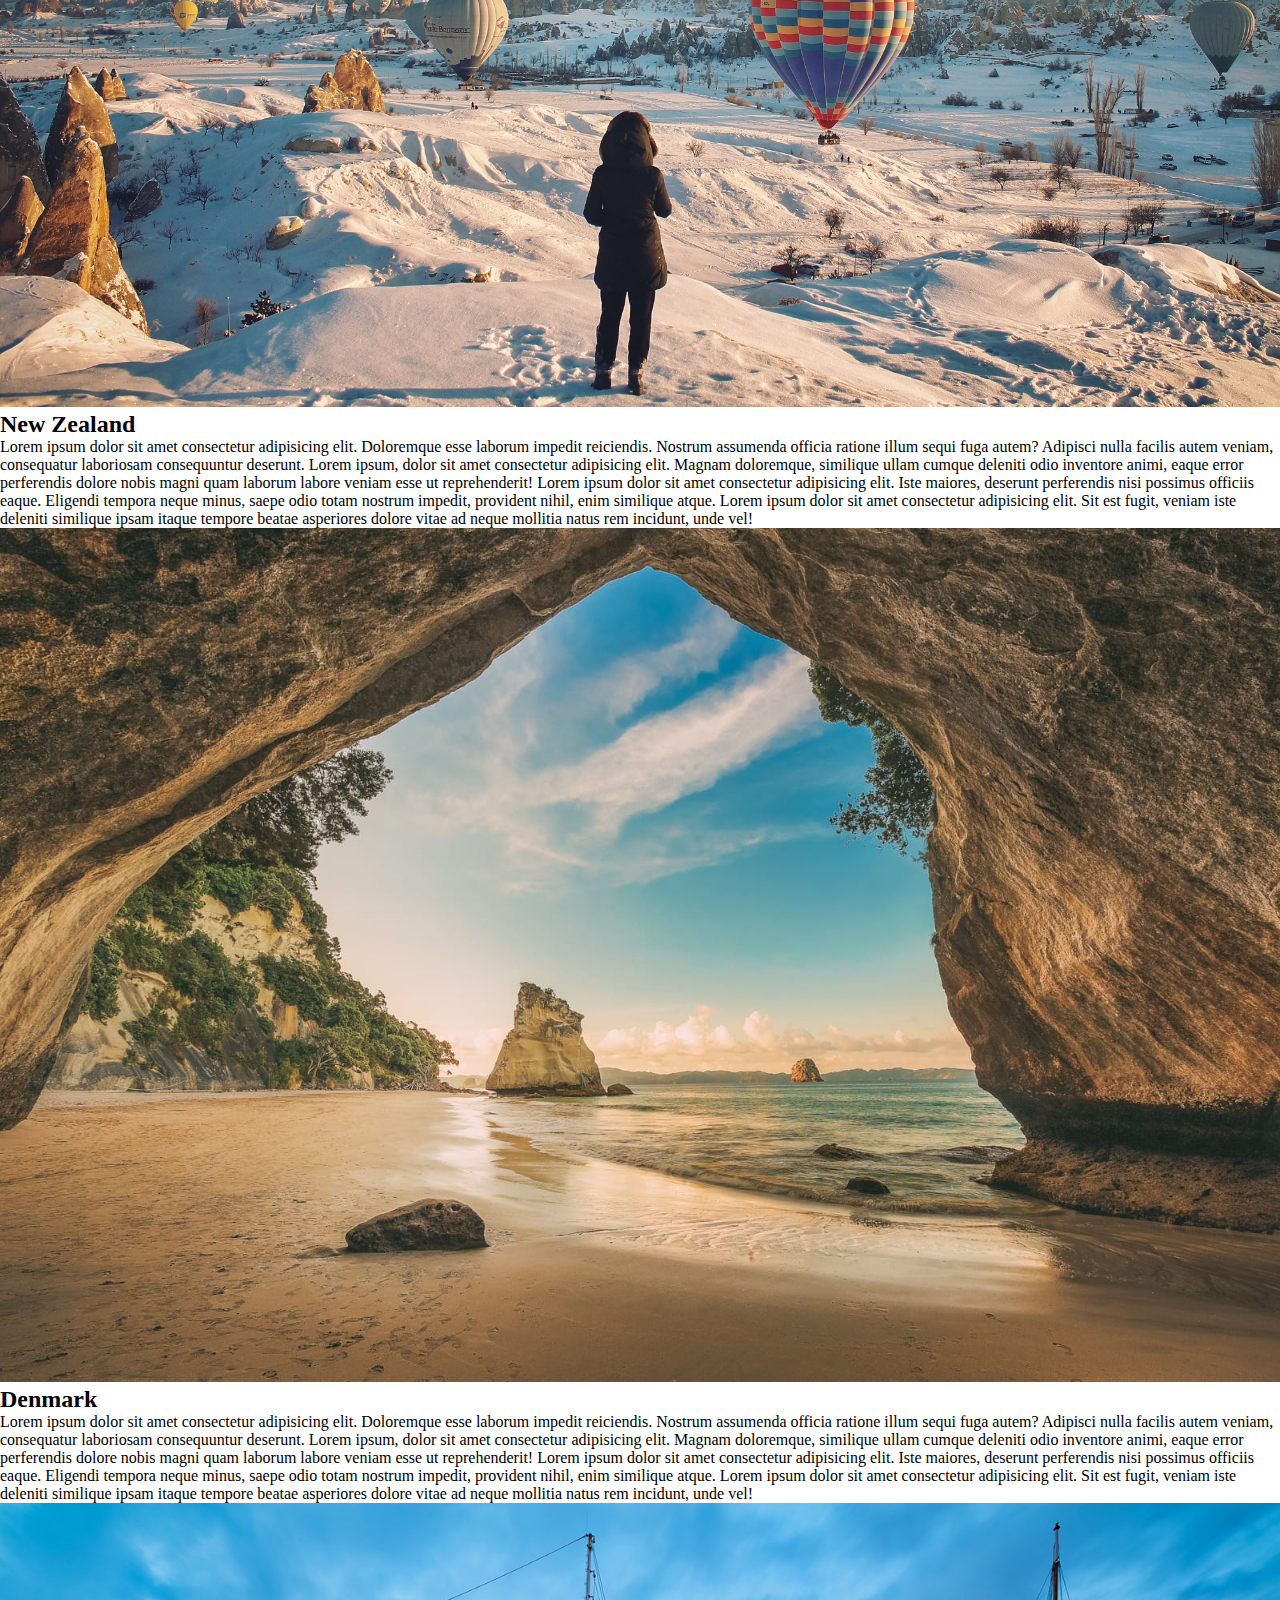
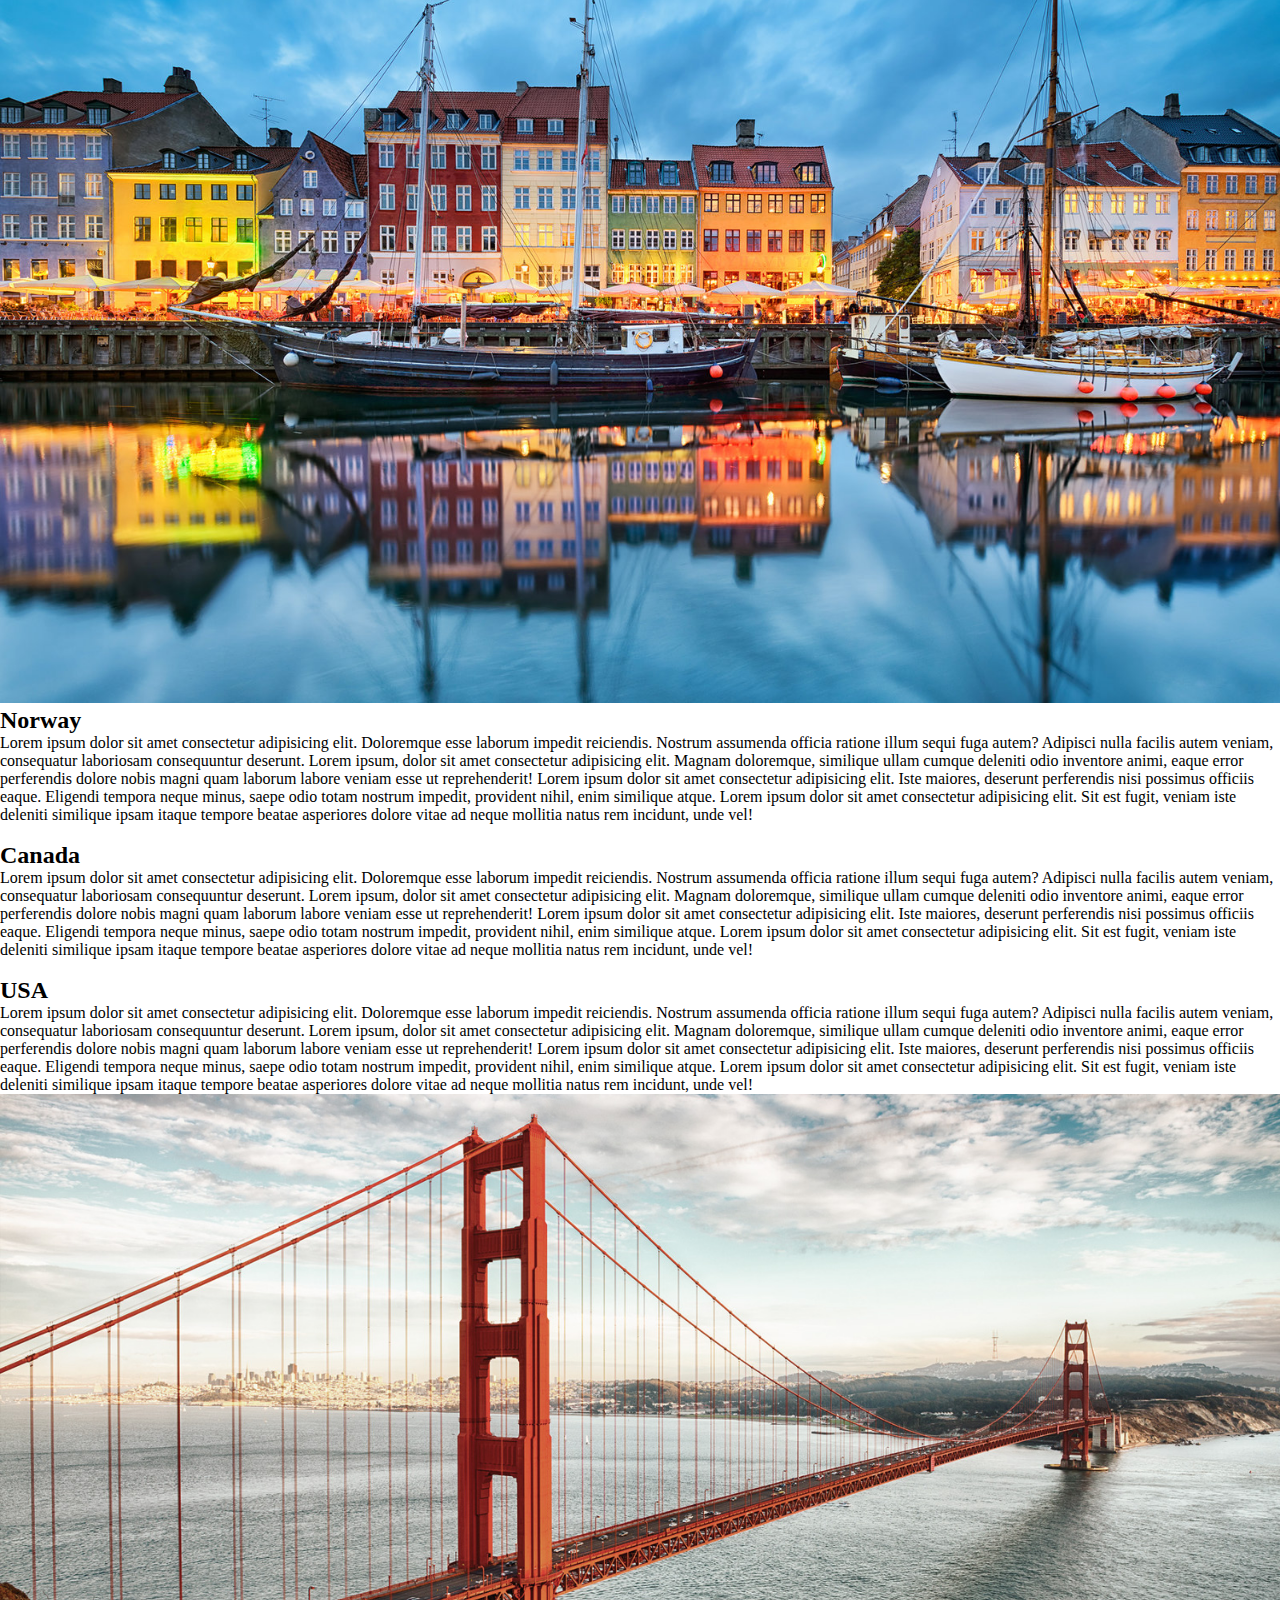
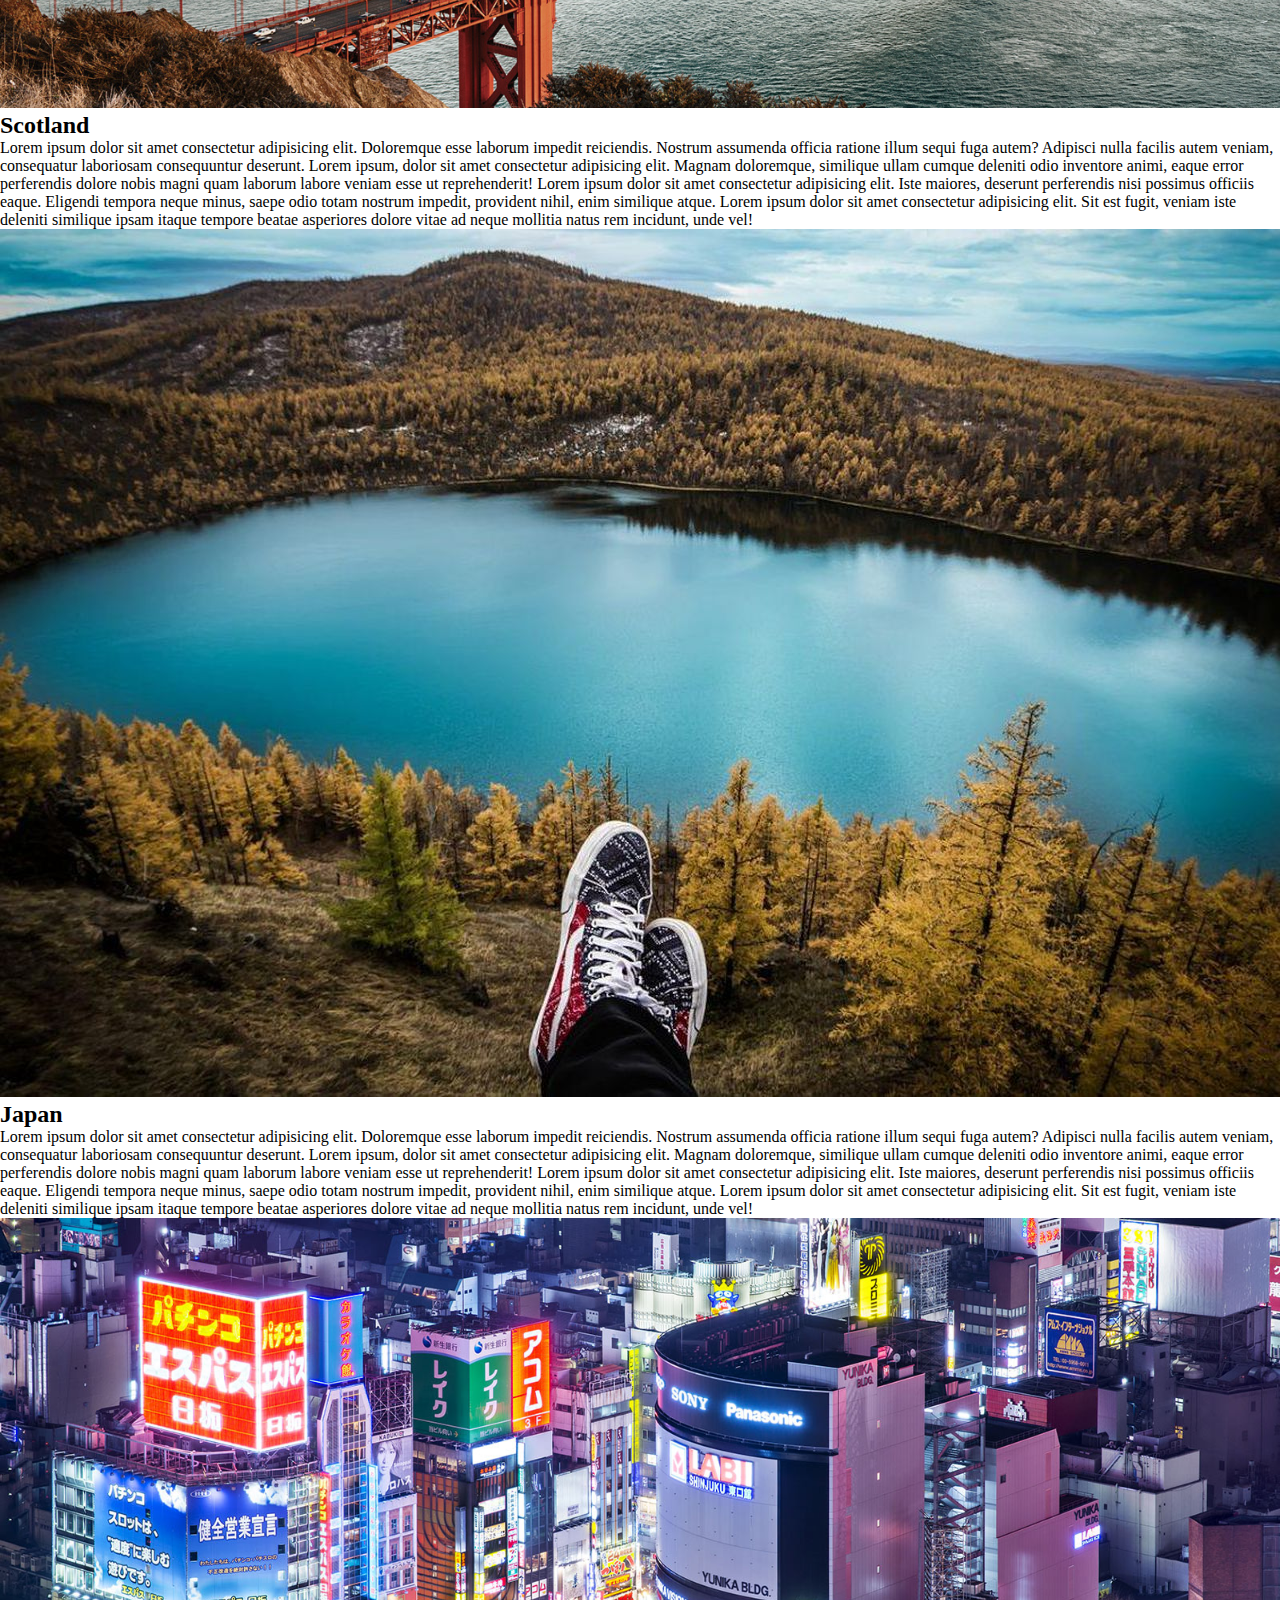
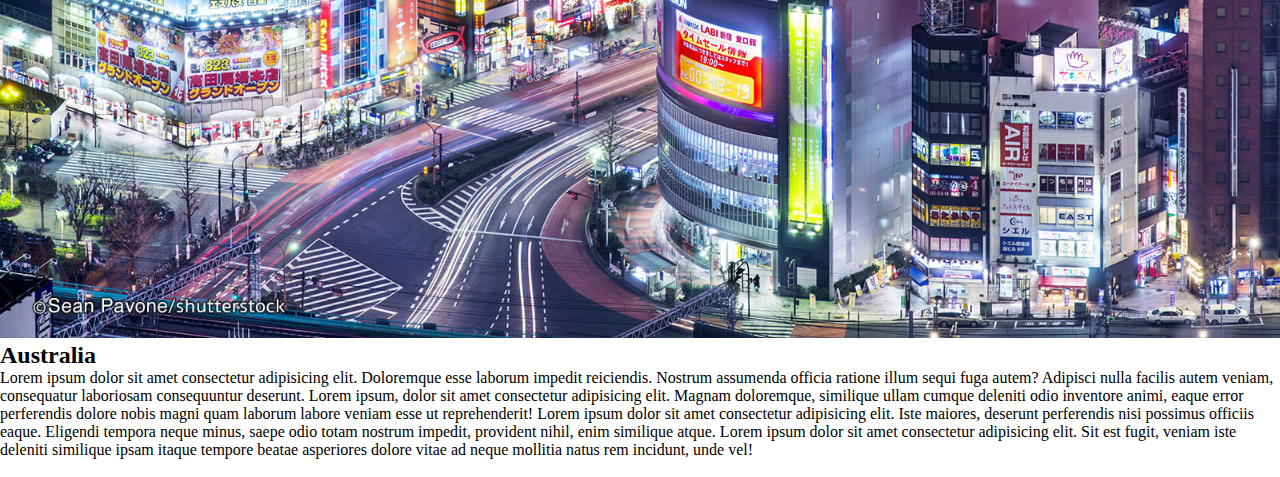
==== commit c8da7b8e: "created template and cloned it" ====
--- a/index.html
+++ b/index.html
@@ -9,6 +9,22 @@
   </head>
   <body>
     <h1>TRAVEL! All around the world</h1>
+
+    <main id="travelContent"></main>
+
+    <template id="travelTemp">
+      <section>
+        <h2>Hello</h2>
+        <p>
+          Lorem ipsum dolor sit, amet consectetur adipisicing elit. Ipsa id
+          explicabo aut natus error vitae iusto voluptatibus a, provident
+          incidunt eaque exercitationem asperiores quae optio voluptatum. Culpa
+          animi corrupti dolorum!
+        </p>
+        <img src="" />
+      </section>
+    </template>
+
     <h2>Greece</h2>
     <p>
       Lorem ipsum dolor sit amet consectetur adipisicing elit. Doloremque esse
@@ -27,23 +43,23 @@
     </p>
     <div class="animate-me"><img src="img/Greece.jpg" alt="" /></div>
 
-    <h2>Island</h2>
-    <p>
-      Lorem ipsum dolor sit amet consectetur adipisicing elit. Doloremque esse
-      laborum impedit reiciendis. Nostrum assumenda officia ratione illum sequi
-      fuga autem? Adipisci nulla facilis autem veniam, consequatur laboriosam
-      consequuntur deserunt. Lorem ipsum, dolor sit amet consectetur adipisicing
-      elit. Magnam doloremque, similique ullam cumque deleniti odio inventore
-      animi, eaque error perferendis dolore nobis magni quam laborum labore
-      veniam esse ut reprehenderit! Lorem ipsum dolor sit amet consectetur
-      adipisicing elit. Iste maiores, deserunt perferendis nisi possimus
-      officiis eaque. Eligendi tempora neque minus, saepe odio totam nostrum
-      impedit, provident nihil, enim similique atque. Lorem ipsum dolor sit amet
-      consectetur adipisicing elit. Sit est fugit, veniam iste deleniti
-      similique ipsam itaque tempore beatae asperiores dolore vitae ad neque
-      mollitia natus rem incidunt, unde vel!
-    </p>
-    <div><img src="img/Island.jpg" alt="" /></div>
+    <h2>Iceland</h2>
+    <p>
+      Lorem ipsum dolor sit amet consectetur adipisicing elit. Doloremque esse
+      laborum impedit reiciendis. Nostrum assumenda officia ratione illum sequi
+      fuga autem? Adipisci nulla facilis autem veniam, consequatur laboriosam
+      consequuntur deserunt. Lorem ipsum, dolor sit amet consectetur adipisicing
+      elit. Magnam doloremque, similique ullam cumque deleniti odio inventore
+      animi, eaque error perferendis dolore nobis magni quam laborum labore
+      veniam esse ut reprehenderit! Lorem ipsum dolor sit amet consectetur
+      adipisicing elit. Iste maiores, deserunt perferendis nisi possimus
+      officiis eaque. Eligendi tempora neque minus, saepe odio totam nostrum
+      impedit, provident nihil, enim similique atque. Lorem ipsum dolor sit amet
+      consectetur adipisicing elit. Sit est fugit, veniam iste deleniti
+      similique ipsam itaque tempore beatae asperiores dolore vitae ad neque
+      mollitia natus rem incidunt, unde vel!
+    </p>
+    <div><img src="img/Iceland.jpg" alt="" /></div>
     <h2>New Zealand</h2>
     <p>
       Lorem ipsum dolor sit amet consectetur adipisicing elit. Doloremque esse
@@ -61,7 +77,7 @@
       mollitia natus rem incidunt, unde vel!
     </p>
 
-    <div><img src="img/newZealand.jpg" alt="" /></div>
+    <div><img src="img/Corsica.jpg" alt="" /></div>
     <h2>Denmark</h2>
     <p>
       Lorem ipsum dolor sit amet consectetur adipisicing elit. Doloremque esse
@@ -78,7 +94,7 @@
       similique ipsam itaque tempore beatae asperiores dolore vitae ad neque
       mollitia natus rem incidunt, unde vel!
     </p>
-    <div><img src="img/Copenhagen.jpg" alt="" /></div>
+    <div><img src="img/Denmark.jpg" alt="" /></div>
     <h2>Norway</h2>
     <p>
       Lorem ipsum dolor sit amet consectetur adipisicing elit. Doloremque esse
@@ -95,7 +111,7 @@
       similique ipsam itaque tempore beatae asperiores dolore vitae ad neque
       mollitia natus rem incidunt, unde vel!
     </p>
-    <div class="animate-me"><img src="img/norway.jpg" alt="" /></div>
+    <div class="animate-me"><img src="img/Norway.jpg" alt="" /></div>
     <h2>Canada</h2>
     <p>
       Lorem ipsum dolor sit amet consectetur adipisicing elit. Doloremque esse
@@ -113,7 +129,7 @@
       mollitia natus rem incidunt, unde vel!
     </p>
 
-    <div><img src="img/canada.jpg" alt="" /></div>
+    <div><img src="img/Canada.jpg" alt="" /></div>
     <h2>USA</h2>
     <p>
       Lorem ipsum dolor sit amet consectetur adipisicing elit. Doloremque esse
@@ -131,7 +147,7 @@
       mollitia natus rem incidunt, unde vel!
     </p>
 
-    <div><img src="img/sanfransisco.jpg" alt="" /></div>
+    <div><img src="img/USA.jpg" alt="" /></div>
     <h2>Scotland</h2>
     <p>
       Lorem ipsum dolor sit amet consectetur adipisicing elit. Doloremque esse
@@ -149,7 +165,7 @@
       mollitia natus rem incidunt, unde vel!
     </p>
 
-    <div><img src="img/skotland.jpg" alt="" /></div>
+    <div><img src="img/Scotland.jpg" alt="" /></div>
     <h2>Japan</h2>
     <p>
       Lorem ipsum dolor sit amet consectetur adipisicing elit. Doloremque esse
@@ -167,7 +183,7 @@
       mollitia natus rem incidunt, unde vel!
     </p>
 
-    <div><img src="img/tokyo.jpg" alt="" /></div>
+    <div><img src="img/Japan.jpg" alt="" /></div>
     <h2>Australia</h2>
     <p>
       Lorem ipsum dolor sit amet consectetur adipisicing elit. Doloremque esse
@@ -185,7 +201,7 @@
       mollitia natus rem incidunt, unde vel!
     </p>
 
-    <div><img src="img/australia.jpg" alt="" /></div>
+    <div><img src="img/Australia.jpg" alt="" /></div>
 
     <script src="js/script.js"></script>
   </body>
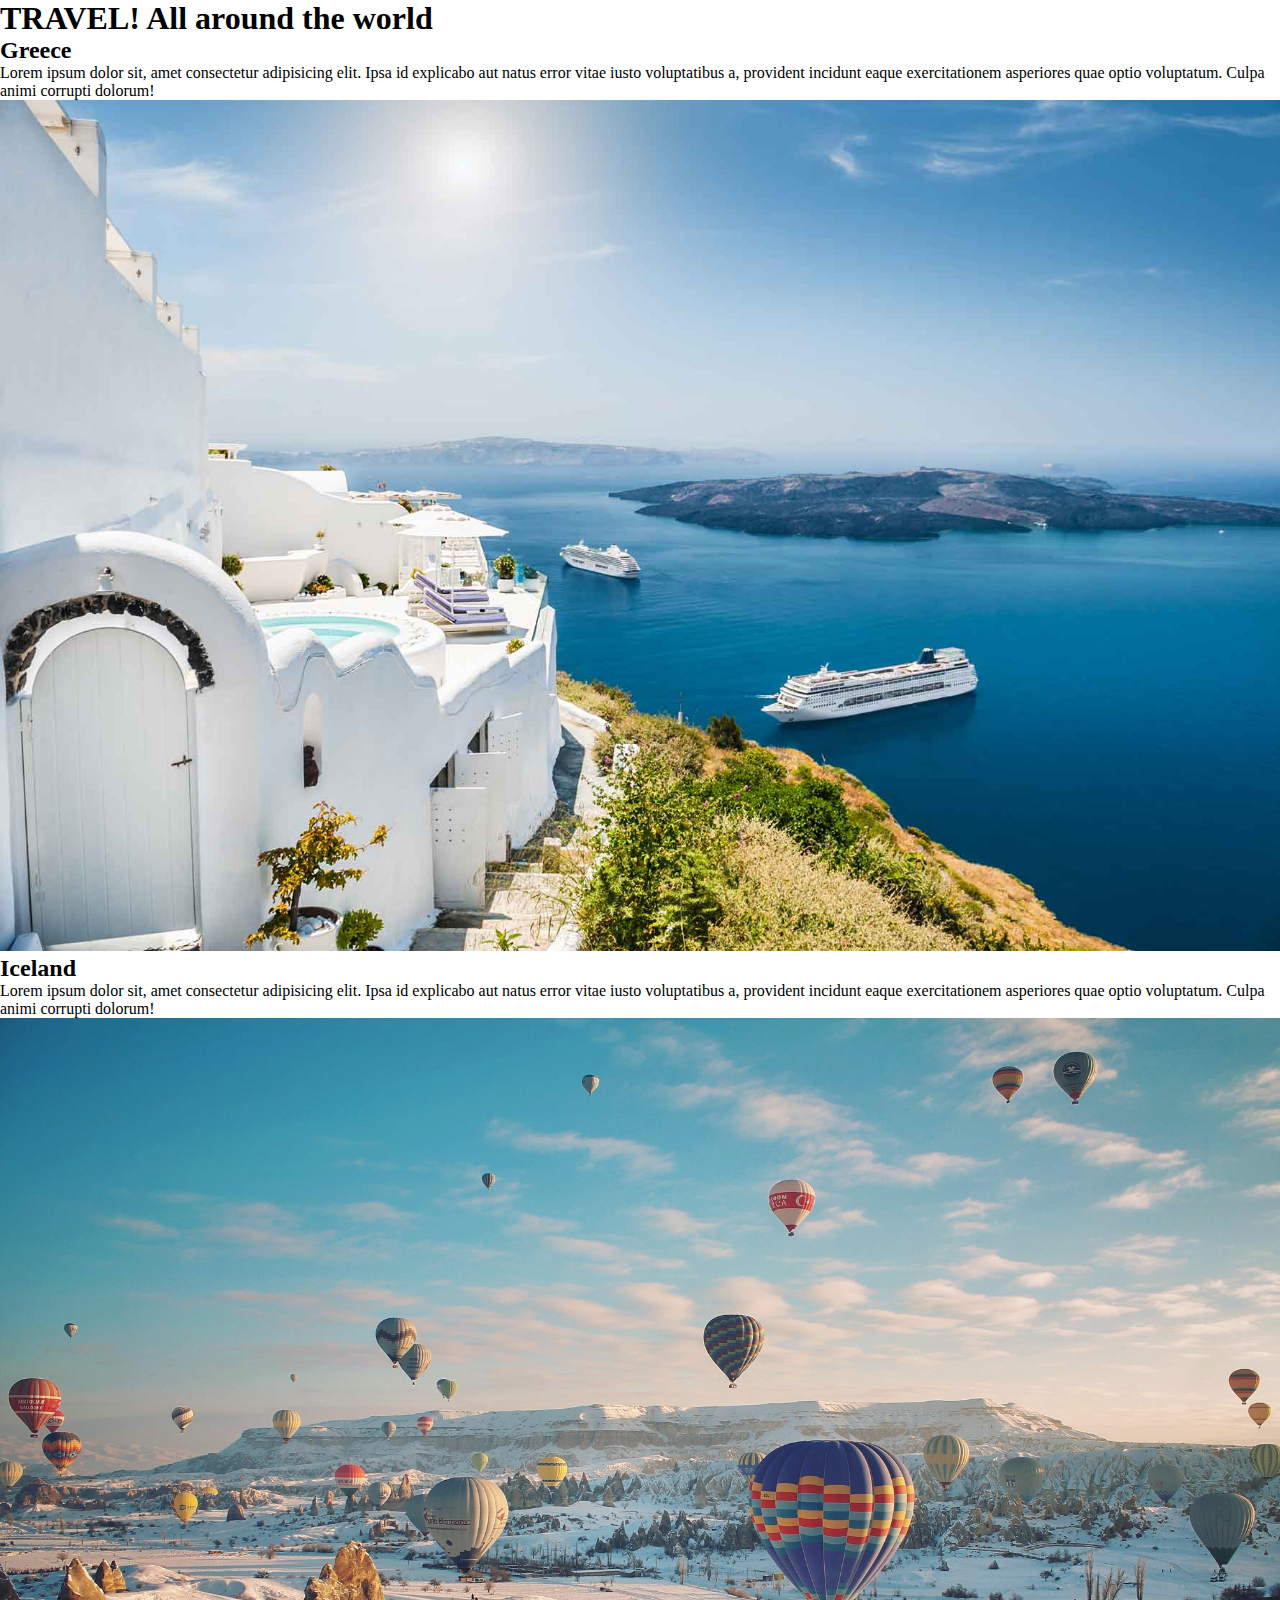
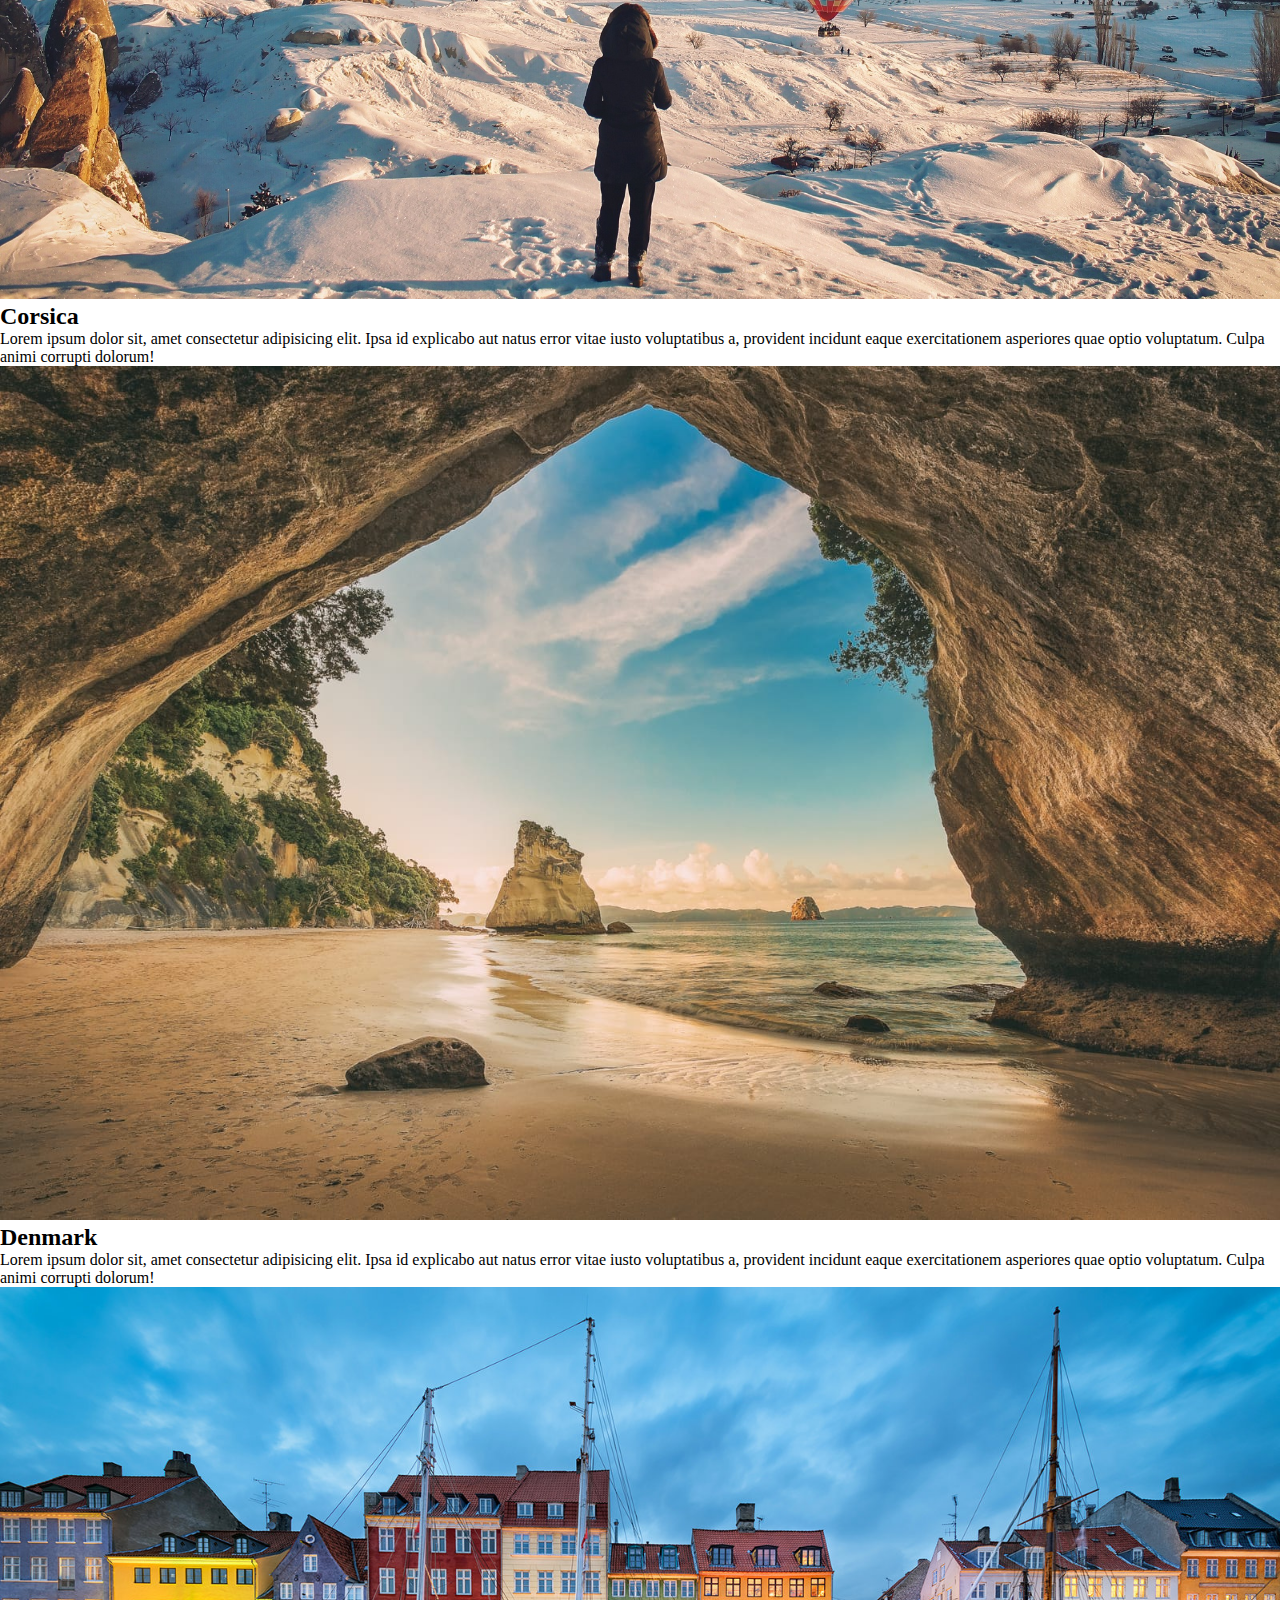
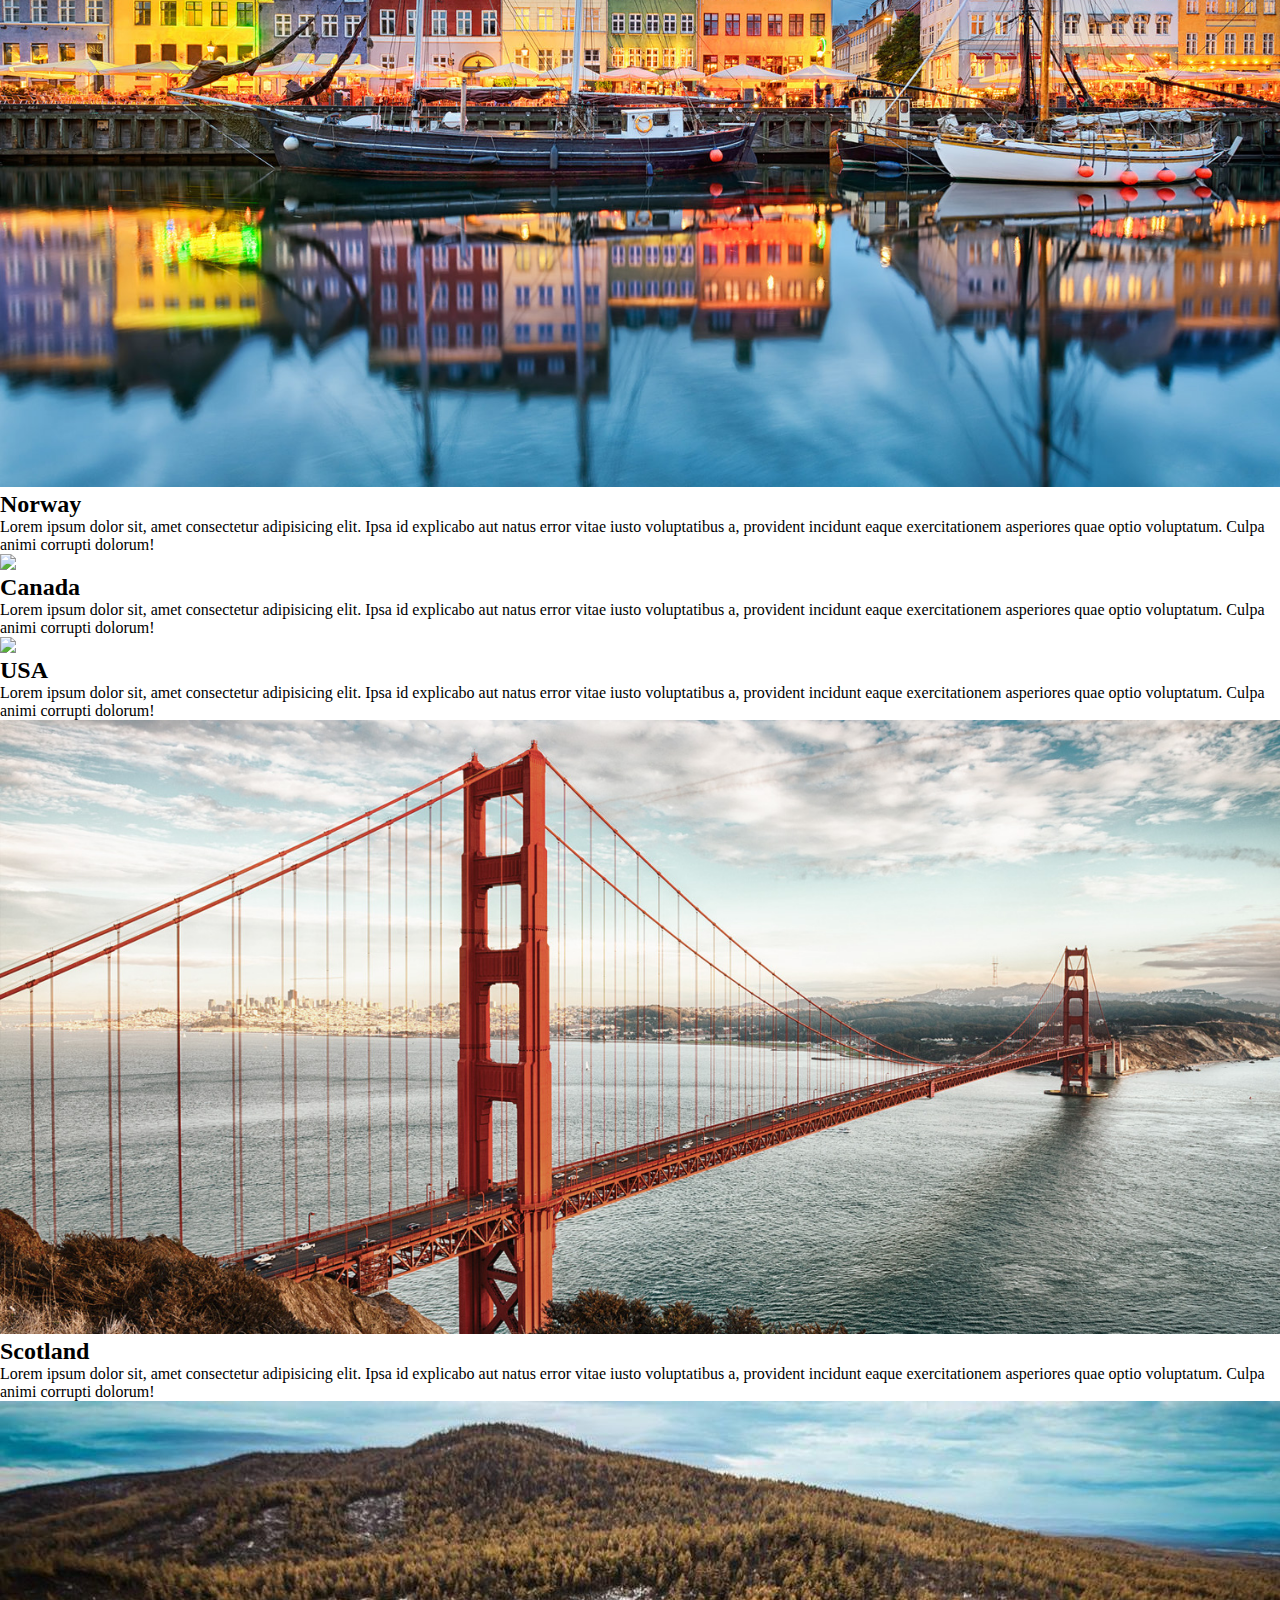
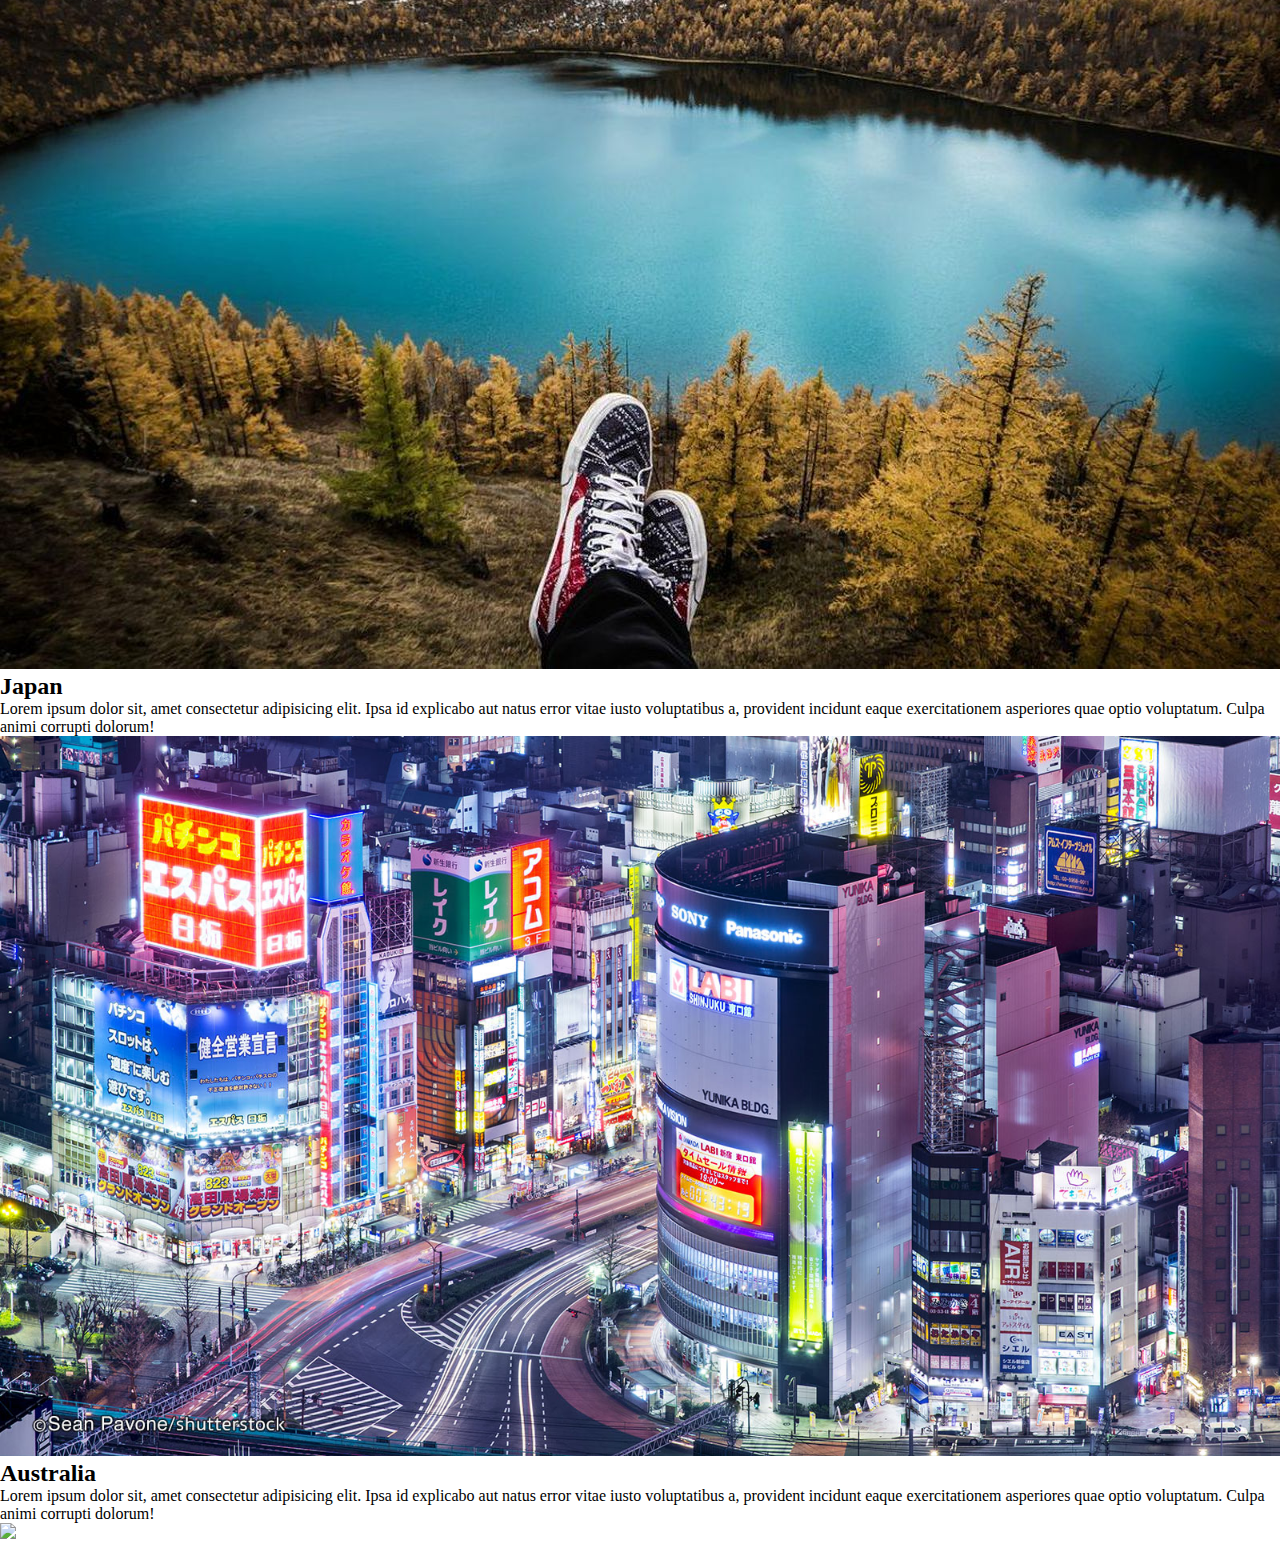
==== commit 6edb3106: "removed the content outside of the template" ====
--- a/index.html
+++ b/index.html
@@ -25,184 +25,6 @@
       </section>
     </template>
 
-    <h2>Greece</h2>
-    <p>
-      Lorem ipsum dolor sit amet consectetur adipisicing elit. Doloremque esse
-      laborum impedit reiciendis. Nostrum assumenda officia ratione illum sequi
-      fuga autem? Adipisci nulla facilis autem veniam, consequatur laboriosam
-      consequuntur deserunt. Lorem ipsum, dolor sit amet consectetur adipisicing
-      elit. Magnam doloremque, similique ullam cumque deleniti odio inventore
-      animi, eaque error perferendis dolore nobis magni quam laborum labore
-      veniam esse ut reprehenderit! Lorem ipsum dolor sit amet consectetur
-      adipisicing elit. Iste maiores, deserunt perferendis nisi possimus
-      officiis eaque. Eligendi tempora neque minus, saepe odio totam nostrum
-      impedit, provident nihil, enim similique atque. Lorem ipsum dolor sit amet
-      consectetur adipisicing elit. Sit est fugit, veniam iste deleniti
-      similique ipsam itaque tempore beatae asperiores dolore vitae ad neque
-      mollitia natus rem incidunt, unde vel!
-    </p>
-    <div class="animate-me"><img src="img/Greece.jpg" alt="" /></div>
-
-    <h2>Iceland</h2>
-    <p>
-      Lorem ipsum dolor sit amet consectetur adipisicing elit. Doloremque esse
-      laborum impedit reiciendis. Nostrum assumenda officia ratione illum sequi
-      fuga autem? Adipisci nulla facilis autem veniam, consequatur laboriosam
-      consequuntur deserunt. Lorem ipsum, dolor sit amet consectetur adipisicing
-      elit. Magnam doloremque, similique ullam cumque deleniti odio inventore
-      animi, eaque error perferendis dolore nobis magni quam laborum labore
-      veniam esse ut reprehenderit! Lorem ipsum dolor sit amet consectetur
-      adipisicing elit. Iste maiores, deserunt perferendis nisi possimus
-      officiis eaque. Eligendi tempora neque minus, saepe odio totam nostrum
-      impedit, provident nihil, enim similique atque. Lorem ipsum dolor sit amet
-      consectetur adipisicing elit. Sit est fugit, veniam iste deleniti
-      similique ipsam itaque tempore beatae asperiores dolore vitae ad neque
-      mollitia natus rem incidunt, unde vel!
-    </p>
-    <div><img src="img/Iceland.jpg" alt="" /></div>
-    <h2>New Zealand</h2>
-    <p>
-      Lorem ipsum dolor sit amet consectetur adipisicing elit. Doloremque esse
-      laborum impedit reiciendis. Nostrum assumenda officia ratione illum sequi
-      fuga autem? Adipisci nulla facilis autem veniam, consequatur laboriosam
-      consequuntur deserunt. Lorem ipsum, dolor sit amet consectetur adipisicing
-      elit. Magnam doloremque, similique ullam cumque deleniti odio inventore
-      animi, eaque error perferendis dolore nobis magni quam laborum labore
-      veniam esse ut reprehenderit! Lorem ipsum dolor sit amet consectetur
-      adipisicing elit. Iste maiores, deserunt perferendis nisi possimus
-      officiis eaque. Eligendi tempora neque minus, saepe odio totam nostrum
-      impedit, provident nihil, enim similique atque. Lorem ipsum dolor sit amet
-      consectetur adipisicing elit. Sit est fugit, veniam iste deleniti
-      similique ipsam itaque tempore beatae asperiores dolore vitae ad neque
-      mollitia natus rem incidunt, unde vel!
-    </p>
-
-    <div><img src="img/Corsica.jpg" alt="" /></div>
-    <h2>Denmark</h2>
-    <p>
-      Lorem ipsum dolor sit amet consectetur adipisicing elit. Doloremque esse
-      laborum impedit reiciendis. Nostrum assumenda officia ratione illum sequi
-      fuga autem? Adipisci nulla facilis autem veniam, consequatur laboriosam
-      consequuntur deserunt. Lorem ipsum, dolor sit amet consectetur adipisicing
-      elit. Magnam doloremque, similique ullam cumque deleniti odio inventore
-      animi, eaque error perferendis dolore nobis magni quam laborum labore
-      veniam esse ut reprehenderit! Lorem ipsum dolor sit amet consectetur
-      adipisicing elit. Iste maiores, deserunt perferendis nisi possimus
-      officiis eaque. Eligendi tempora neque minus, saepe odio totam nostrum
-      impedit, provident nihil, enim similique atque. Lorem ipsum dolor sit amet
-      consectetur adipisicing elit. Sit est fugit, veniam iste deleniti
-      similique ipsam itaque tempore beatae asperiores dolore vitae ad neque
-      mollitia natus rem incidunt, unde vel!
-    </p>
-    <div><img src="img/Denmark.jpg" alt="" /></div>
-    <h2>Norway</h2>
-    <p>
-      Lorem ipsum dolor sit amet consectetur adipisicing elit. Doloremque esse
-      laborum impedit reiciendis. Nostrum assumenda officia ratione illum sequi
-      fuga autem? Adipisci nulla facilis autem veniam, consequatur laboriosam
-      consequuntur deserunt. Lorem ipsum, dolor sit amet consectetur adipisicing
-      elit. Magnam doloremque, similique ullam cumque deleniti odio inventore
-      animi, eaque error perferendis dolore nobis magni quam laborum labore
-      veniam esse ut reprehenderit! Lorem ipsum dolor sit amet consectetur
-      adipisicing elit. Iste maiores, deserunt perferendis nisi possimus
-      officiis eaque. Eligendi tempora neque minus, saepe odio totam nostrum
-      impedit, provident nihil, enim similique atque. Lorem ipsum dolor sit amet
-      consectetur adipisicing elit. Sit est fugit, veniam iste deleniti
-      similique ipsam itaque tempore beatae asperiores dolore vitae ad neque
-      mollitia natus rem incidunt, unde vel!
-    </p>
-    <div class="animate-me"><img src="img/Norway.jpg" alt="" /></div>
-    <h2>Canada</h2>
-    <p>
-      Lorem ipsum dolor sit amet consectetur adipisicing elit. Doloremque esse
-      laborum impedit reiciendis. Nostrum assumenda officia ratione illum sequi
-      fuga autem? Adipisci nulla facilis autem veniam, consequatur laboriosam
-      consequuntur deserunt. Lorem ipsum, dolor sit amet consectetur adipisicing
-      elit. Magnam doloremque, similique ullam cumque deleniti odio inventore
-      animi, eaque error perferendis dolore nobis magni quam laborum labore
-      veniam esse ut reprehenderit! Lorem ipsum dolor sit amet consectetur
-      adipisicing elit. Iste maiores, deserunt perferendis nisi possimus
-      officiis eaque. Eligendi tempora neque minus, saepe odio totam nostrum
-      impedit, provident nihil, enim similique atque. Lorem ipsum dolor sit amet
-      consectetur adipisicing elit. Sit est fugit, veniam iste deleniti
-      similique ipsam itaque tempore beatae asperiores dolore vitae ad neque
-      mollitia natus rem incidunt, unde vel!
-    </p>
-
-    <div><img src="img/Canada.jpg" alt="" /></div>
-    <h2>USA</h2>
-    <p>
-      Lorem ipsum dolor sit amet consectetur adipisicing elit. Doloremque esse
-      laborum impedit reiciendis. Nostrum assumenda officia ratione illum sequi
-      fuga autem? Adipisci nulla facilis autem veniam, consequatur laboriosam
-      consequuntur deserunt. Lorem ipsum, dolor sit amet consectetur adipisicing
-      elit. Magnam doloremque, similique ullam cumque deleniti odio inventore
-      animi, eaque error perferendis dolore nobis magni quam laborum labore
-      veniam esse ut reprehenderit! Lorem ipsum dolor sit amet consectetur
-      adipisicing elit. Iste maiores, deserunt perferendis nisi possimus
-      officiis eaque. Eligendi tempora neque minus, saepe odio totam nostrum
-      impedit, provident nihil, enim similique atque. Lorem ipsum dolor sit amet
-      consectetur adipisicing elit. Sit est fugit, veniam iste deleniti
-      similique ipsam itaque tempore beatae asperiores dolore vitae ad neque
-      mollitia natus rem incidunt, unde vel!
-    </p>
-
-    <div><img src="img/USA.jpg" alt="" /></div>
-    <h2>Scotland</h2>
-    <p>
-      Lorem ipsum dolor sit amet consectetur adipisicing elit. Doloremque esse
-      laborum impedit reiciendis. Nostrum assumenda officia ratione illum sequi
-      fuga autem? Adipisci nulla facilis autem veniam, consequatur laboriosam
-      consequuntur deserunt. Lorem ipsum, dolor sit amet consectetur adipisicing
-      elit. Magnam doloremque, similique ullam cumque deleniti odio inventore
-      animi, eaque error perferendis dolore nobis magni quam laborum labore
-      veniam esse ut reprehenderit! Lorem ipsum dolor sit amet consectetur
-      adipisicing elit. Iste maiores, deserunt perferendis nisi possimus
-      officiis eaque. Eligendi tempora neque minus, saepe odio totam nostrum
-      impedit, provident nihil, enim similique atque. Lorem ipsum dolor sit amet
-      consectetur adipisicing elit. Sit est fugit, veniam iste deleniti
-      similique ipsam itaque tempore beatae asperiores dolore vitae ad neque
-      mollitia natus rem incidunt, unde vel!
-    </p>
-
-    <div><img src="img/Scotland.jpg" alt="" /></div>
-    <h2>Japan</h2>
-    <p>
-      Lorem ipsum dolor sit amet consectetur adipisicing elit. Doloremque esse
-      laborum impedit reiciendis. Nostrum assumenda officia ratione illum sequi
-      fuga autem? Adipisci nulla facilis autem veniam, consequatur laboriosam
-      consequuntur deserunt. Lorem ipsum, dolor sit amet consectetur adipisicing
-      elit. Magnam doloremque, similique ullam cumque deleniti odio inventore
-      animi, eaque error perferendis dolore nobis magni quam laborum labore
-      veniam esse ut reprehenderit! Lorem ipsum dolor sit amet consectetur
-      adipisicing elit. Iste maiores, deserunt perferendis nisi possimus
-      officiis eaque. Eligendi tempora neque minus, saepe odio totam nostrum
-      impedit, provident nihil, enim similique atque. Lorem ipsum dolor sit amet
-      consectetur adipisicing elit. Sit est fugit, veniam iste deleniti
-      similique ipsam itaque tempore beatae asperiores dolore vitae ad neque
-      mollitia natus rem incidunt, unde vel!
-    </p>
-
-    <div><img src="img/Japan.jpg" alt="" /></div>
-    <h2>Australia</h2>
-    <p>
-      Lorem ipsum dolor sit amet consectetur adipisicing elit. Doloremque esse
-      laborum impedit reiciendis. Nostrum assumenda officia ratione illum sequi
-      fuga autem? Adipisci nulla facilis autem veniam, consequatur laboriosam
-      consequuntur deserunt. Lorem ipsum, dolor sit amet consectetur adipisicing
-      elit. Magnam doloremque, similique ullam cumque deleniti odio inventore
-      animi, eaque error perferendis dolore nobis magni quam laborum labore
-      veniam esse ut reprehenderit! Lorem ipsum dolor sit amet consectetur
-      adipisicing elit. Iste maiores, deserunt perferendis nisi possimus
-      officiis eaque. Eligendi tempora neque minus, saepe odio totam nostrum
-      impedit, provident nihil, enim similique atque. Lorem ipsum dolor sit amet
-      consectetur adipisicing elit. Sit est fugit, veniam iste deleniti
-      similique ipsam itaque tempore beatae asperiores dolore vitae ad neque
-      mollitia natus rem incidunt, unde vel!
-    </p>
-
-    <div><img src="img/Australia.jpg" alt="" /></div>
-
     <script src="js/script.js"></script>
   </body>
 </html>
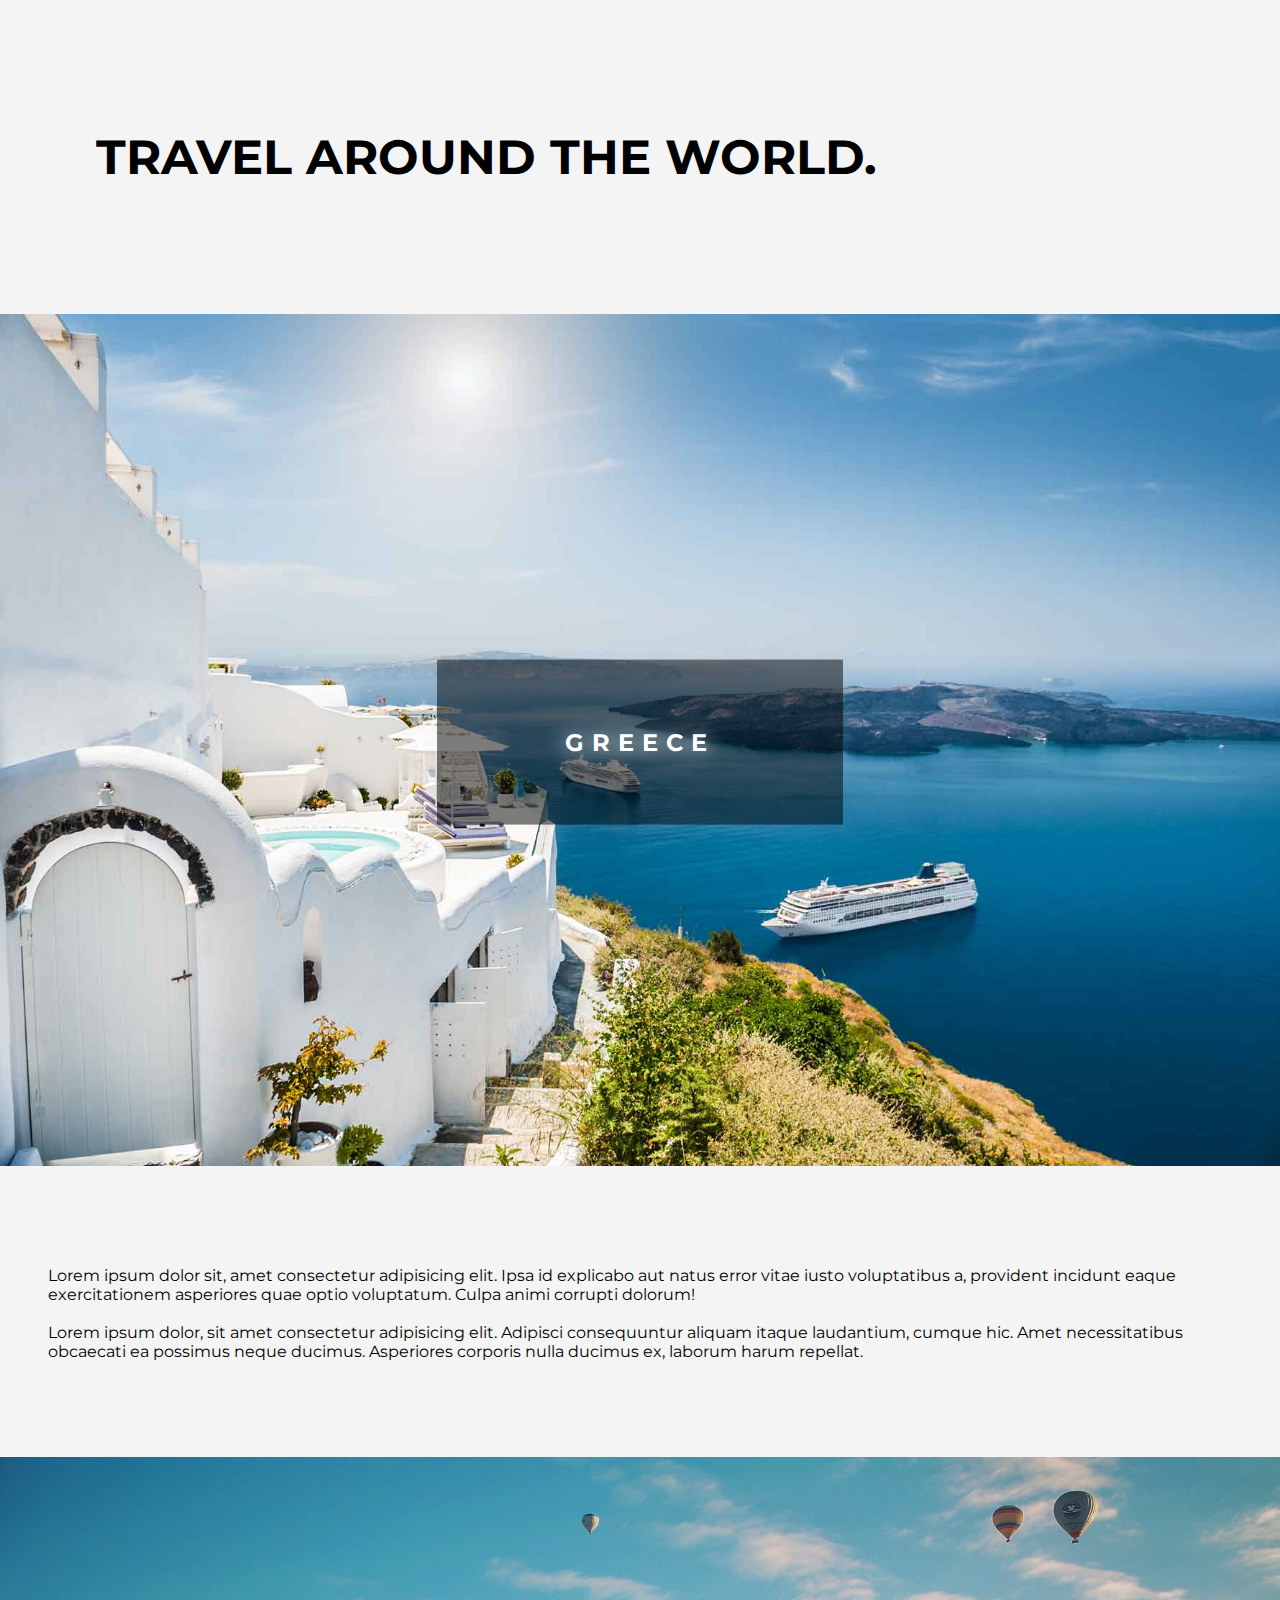
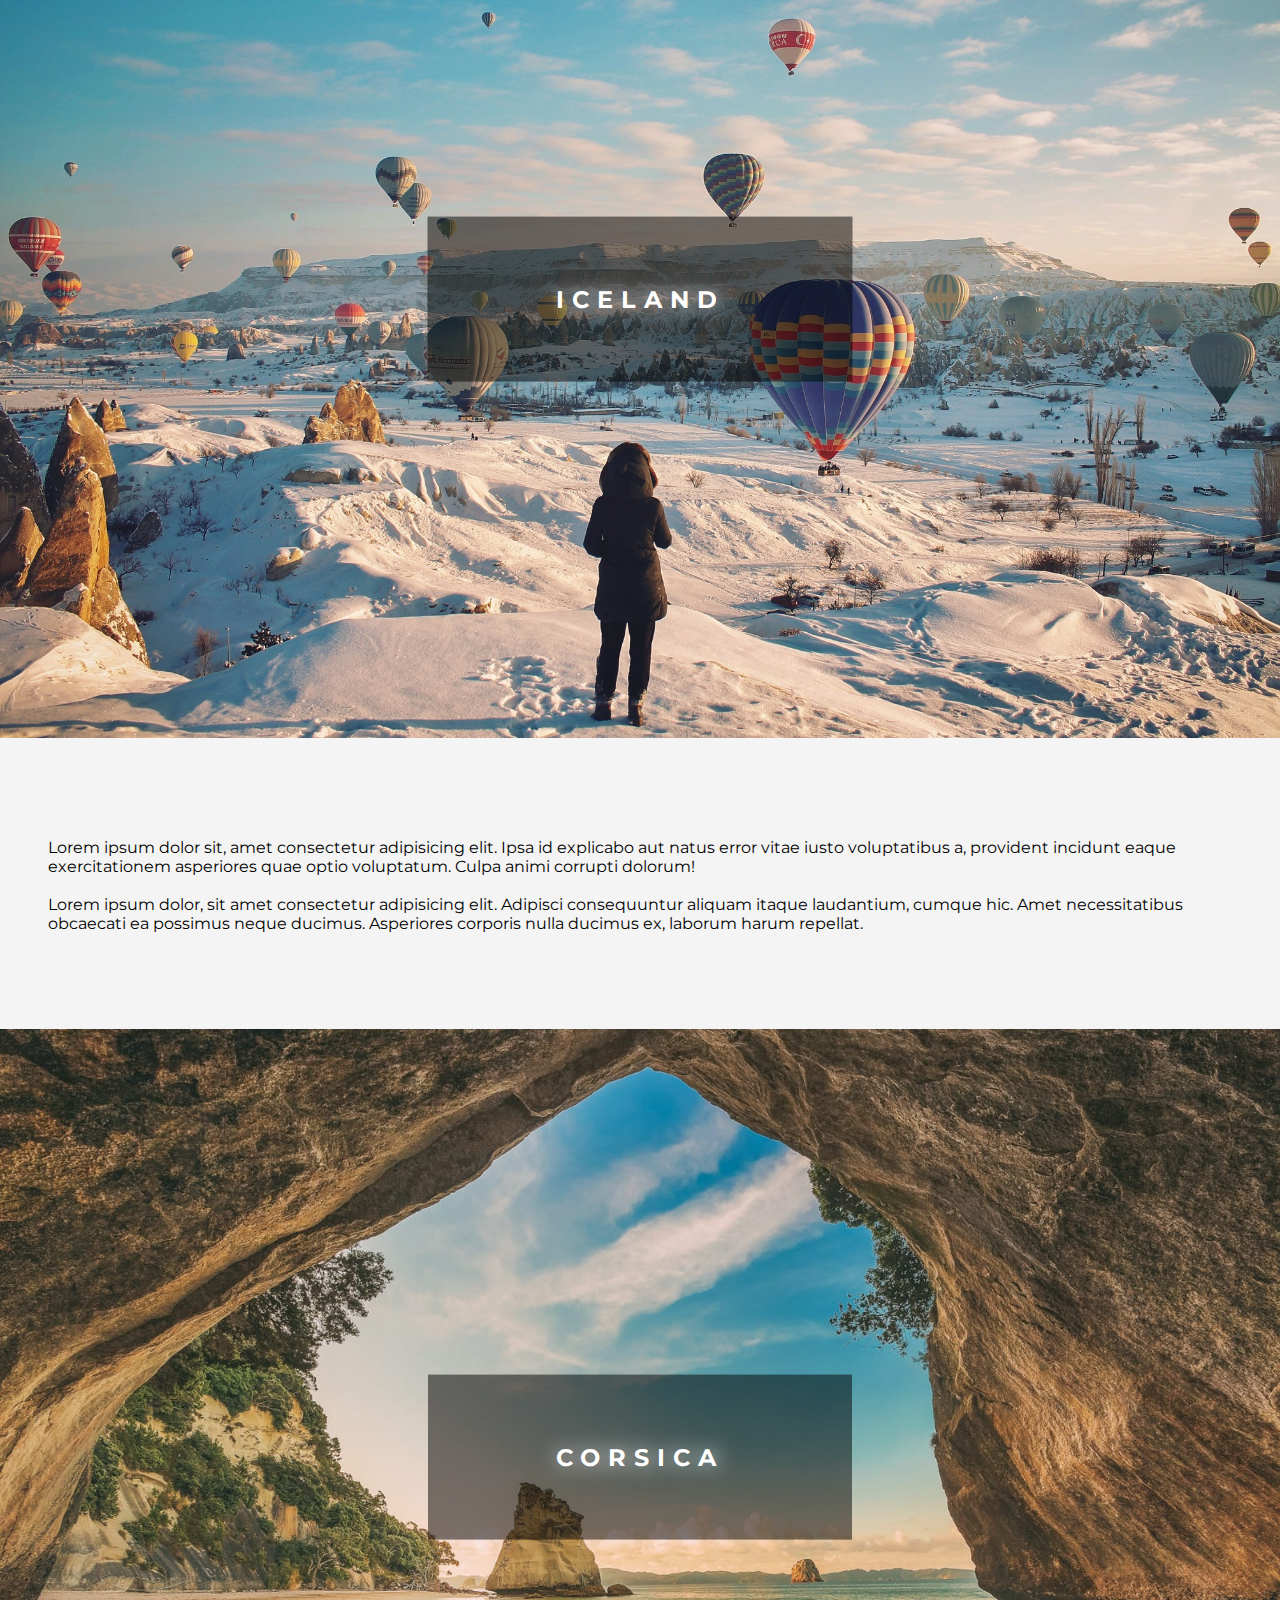
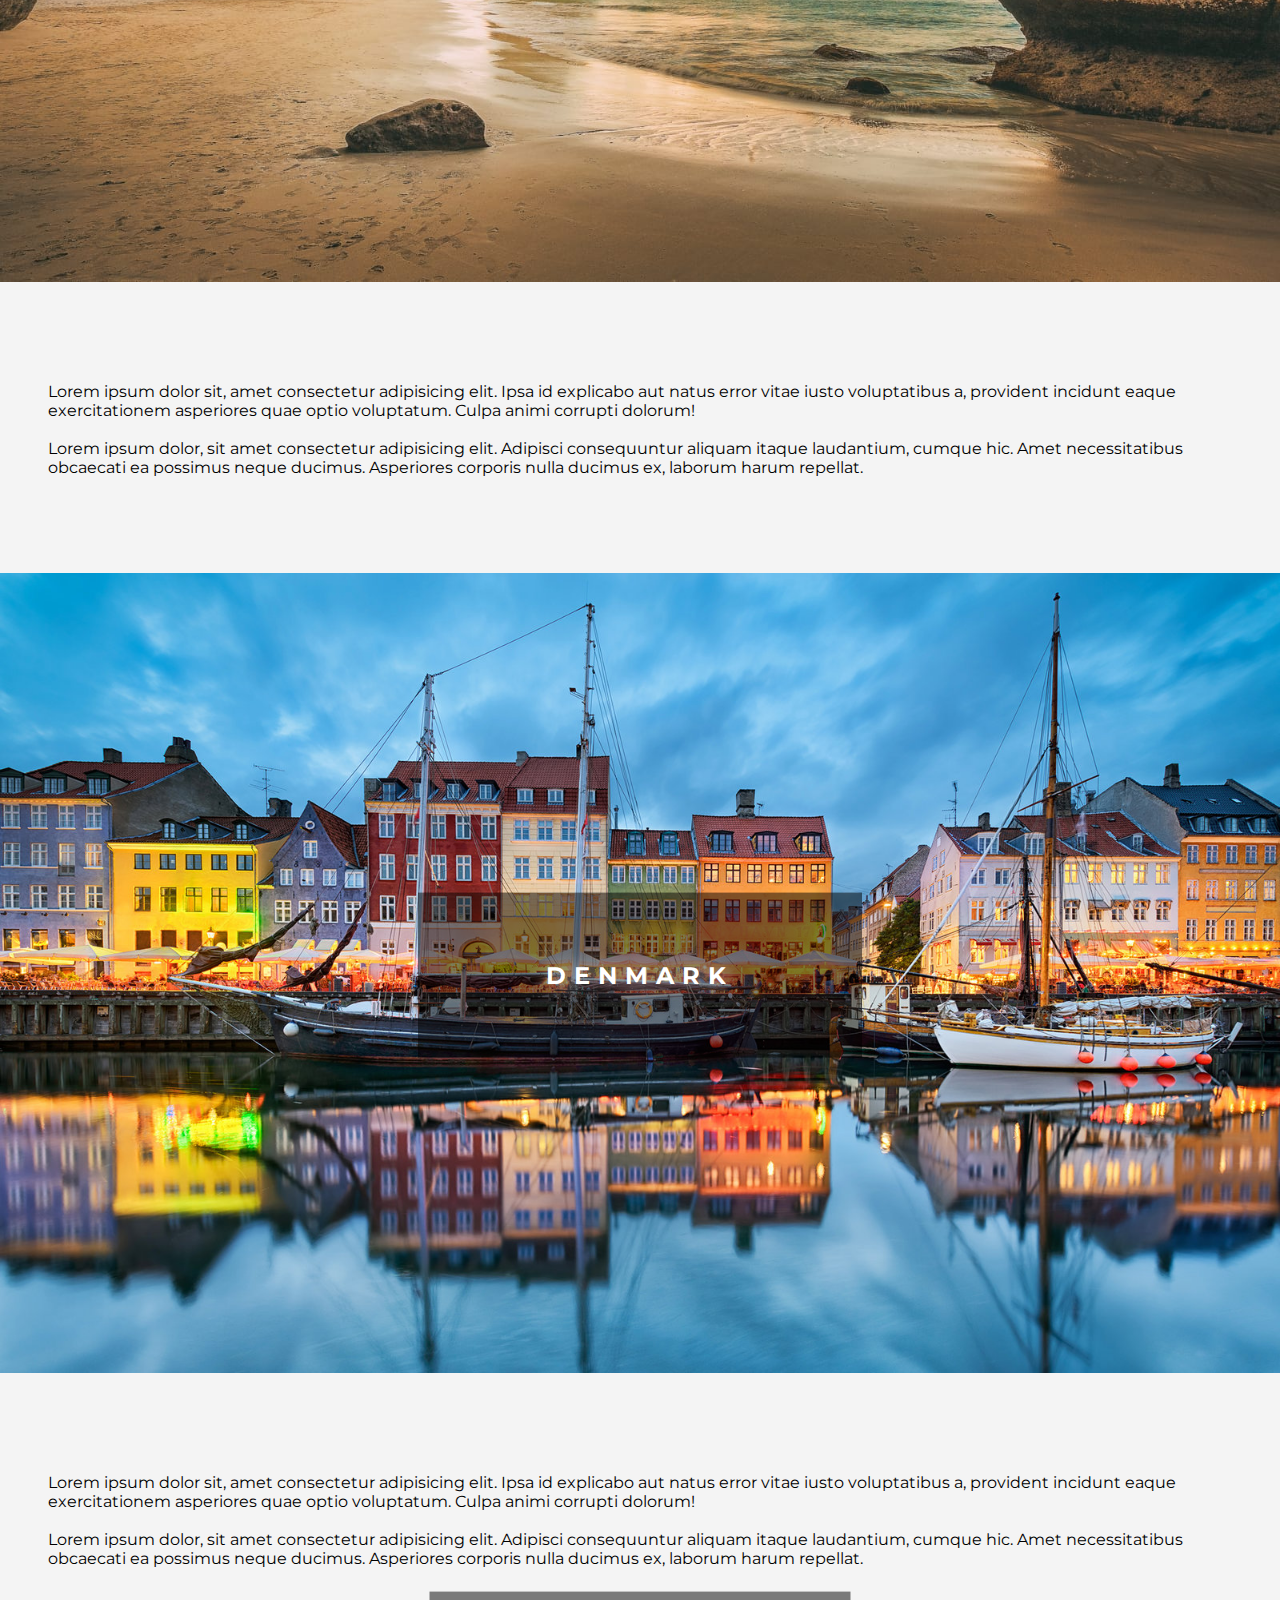
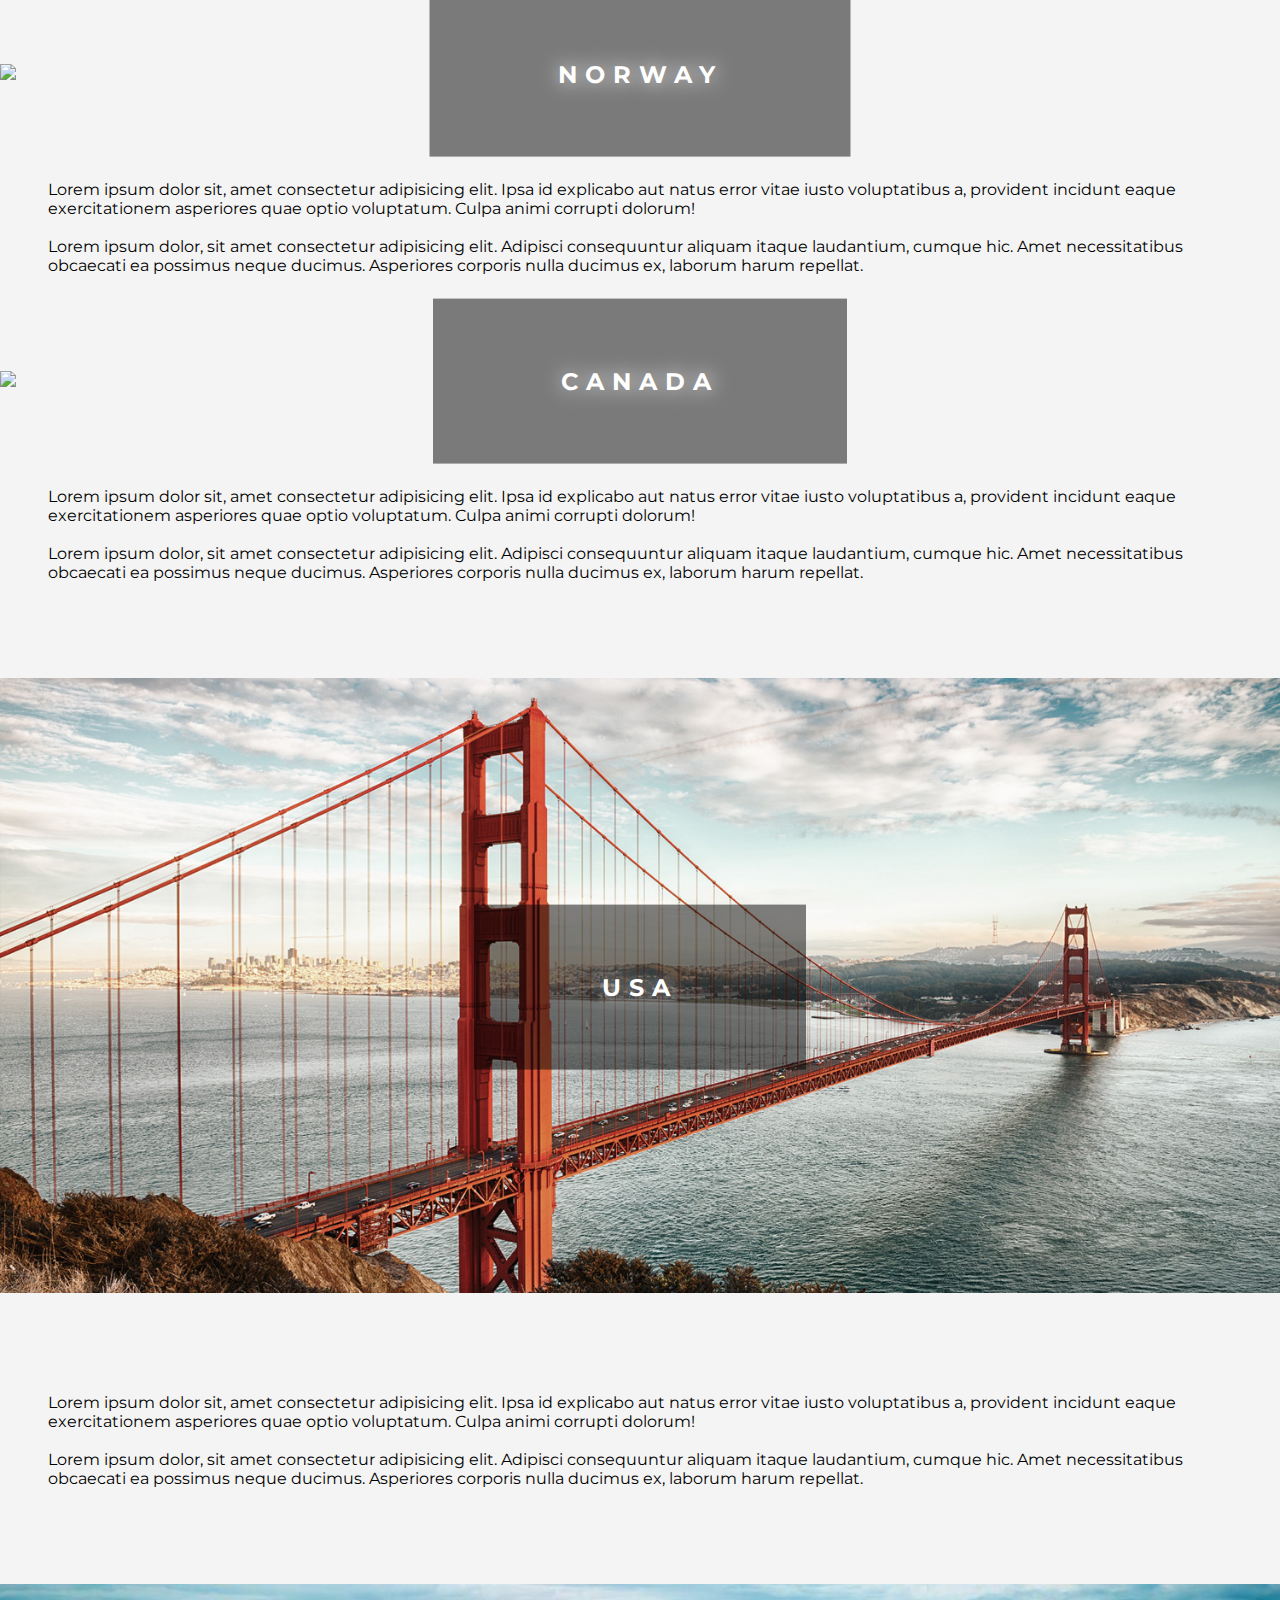
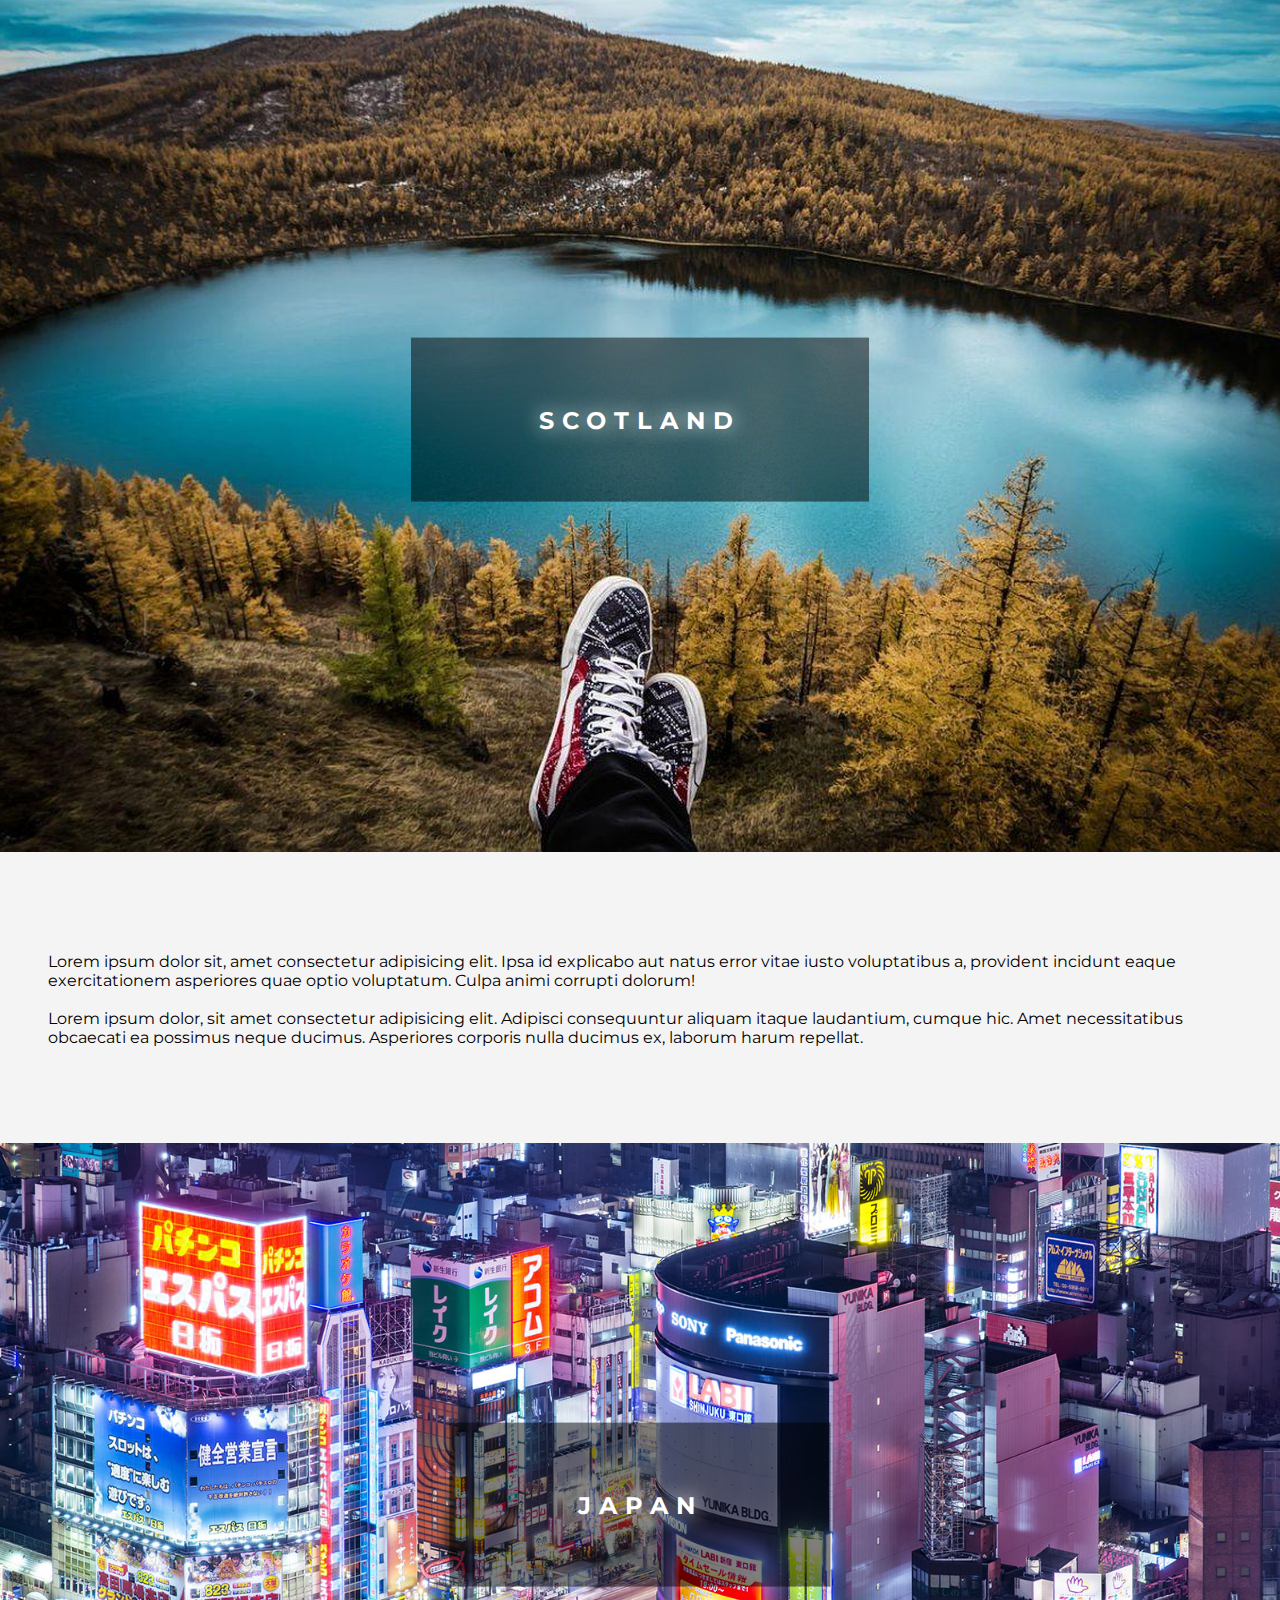
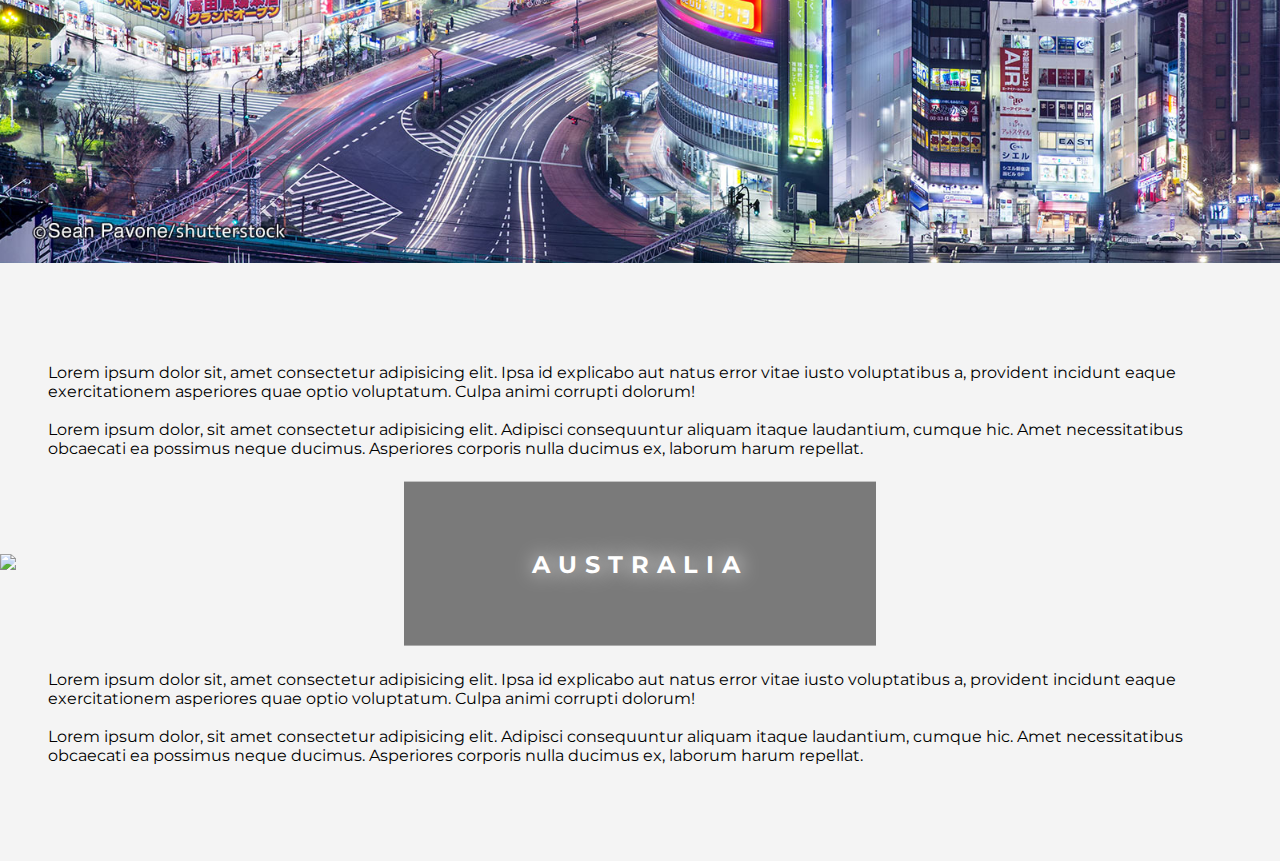
==== commit 2736b042: "added info page and styled index page" ====
--- a/index.html
+++ b/index.html
@@ -8,20 +8,27 @@
     <link rel="stylesheet" href="css/style.css" />
   </head>
   <body>
-    <h1>TRAVEL! All around the world</h1>
+    <h1 id="header">Travel around the world.</h1>
 
     <main id="travelContent"></main>
 
     <template id="travelTemp">
       <section>
-        <h2>Hello</h2>
+        <div class="container">
+          <div class="country"><h2>Hello</h2></div>
+
+          <img src="" />
+        </div>
         <p>
           Lorem ipsum dolor sit, amet consectetur adipisicing elit. Ipsa id
           explicabo aut natus error vitae iusto voluptatibus a, provident
           incidunt eaque exercitationem asperiores quae optio voluptatum. Culpa
-          animi corrupti dolorum!
+          animi corrupti dolorum! <br /><br />Lorem ipsum dolor, sit amet
+          consectetur adipisicing elit. Adipisci consequuntur aliquam itaque
+          laudantium, cumque hic. Amet necessitatibus obcaecati ea possimus
+          neque ducimus. Asperiores corporis nulla ducimus ex, laborum harum
+          repellat.
         </p>
-        <img src="" />
       </section>
     </template>
 
--- a/css/style.css
+++ b/css/style.css
@@ -1,6 +1,35 @@
-* {
+@import url("https://fonts.googleapis.com/css?family=Montserrat");
+
+body {
+  background-color: #f4f4f4;
   margin: 0;
   padding: 0;
+  font-family: "Montserrat", "sans-serif";
+}
+
+#header {
+  font-size: 3em;
+  text-transform: uppercase;
+  padding: 2em;
+}
+.container {
+  position: relative;
+}
+
+.country {
+  position: absolute;
+  top: 50%;
+  left: 50%;
+  transform: translate(-50%, -50%);
+  color: white;
+  text-transform: uppercase;
+  text-shadow: #ffffff 1px 0 20px;
+  background-color: rgba(0, 0, 0, 0.5);
+  padding: 3em 8em;
+  letter-spacing: 0.5em;
+}
+p {
+  padding: 5em 3em;
 }
 img {
   width: 100%;
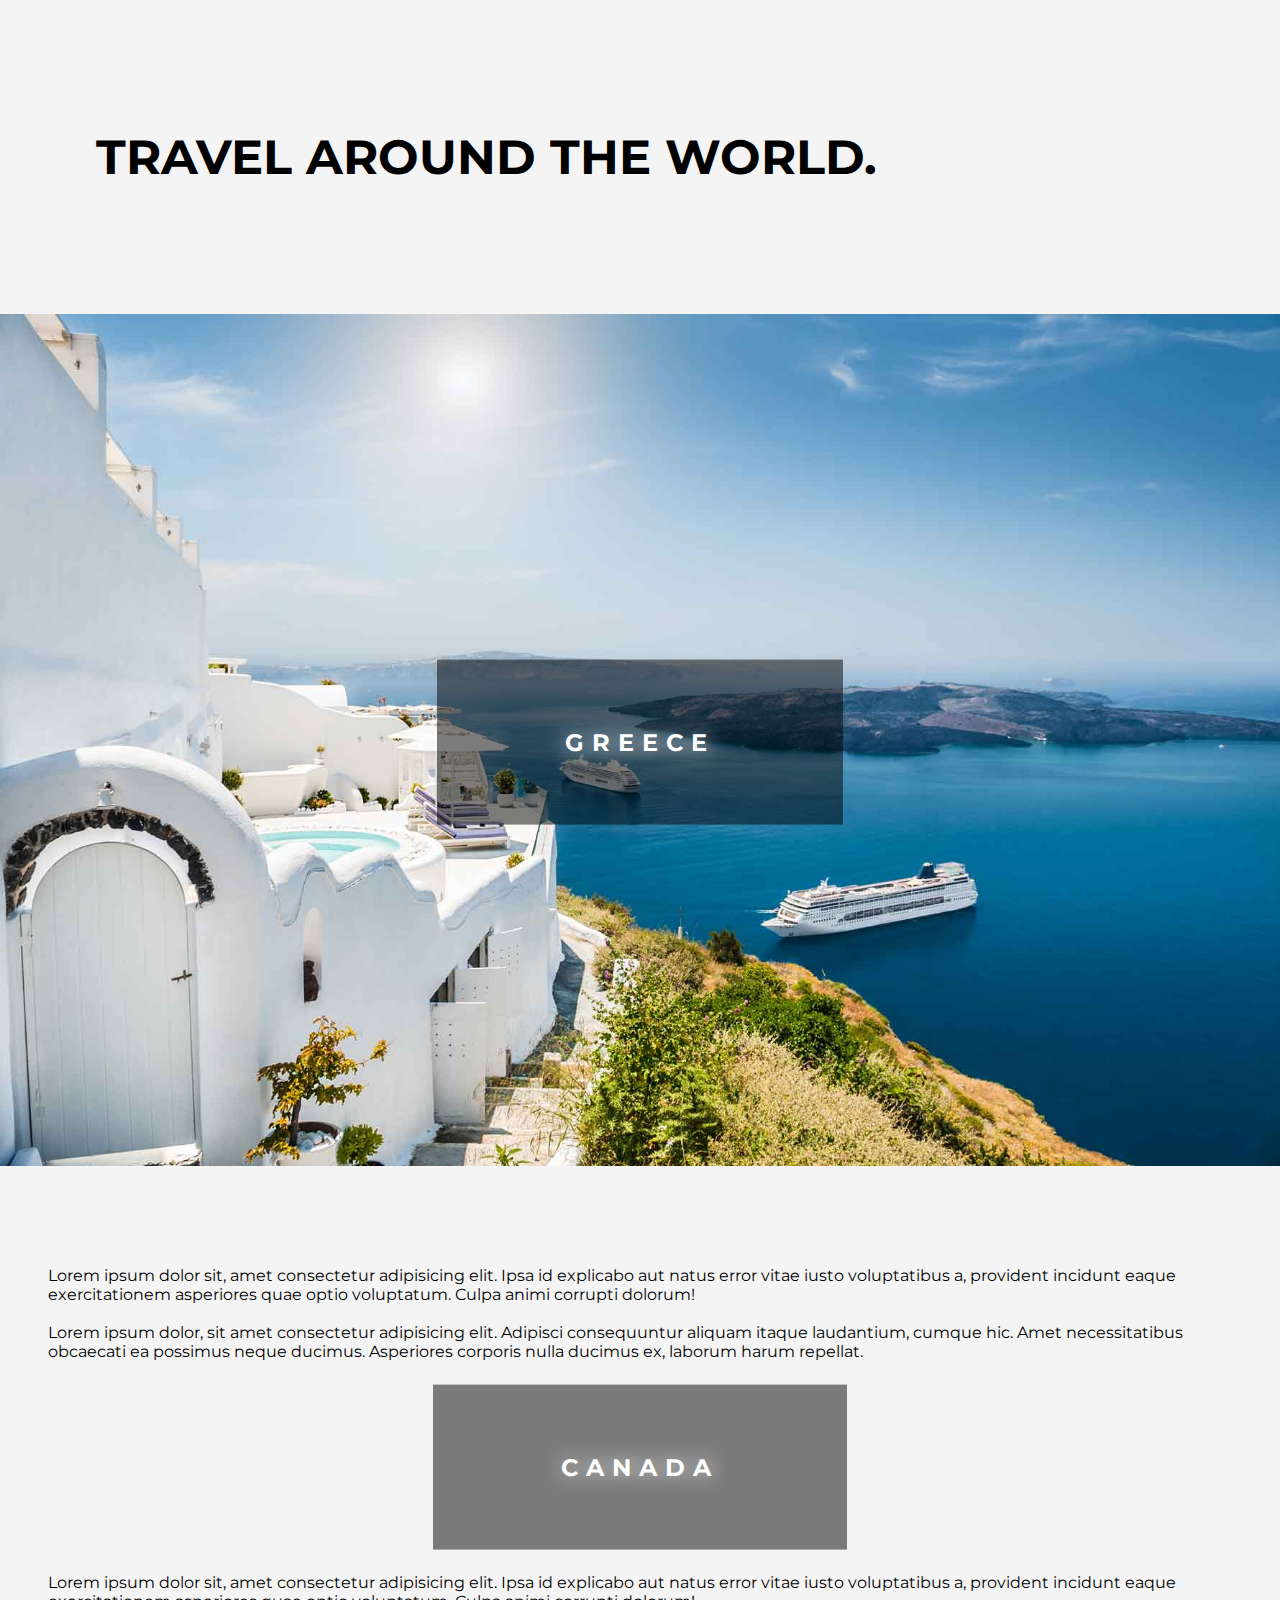
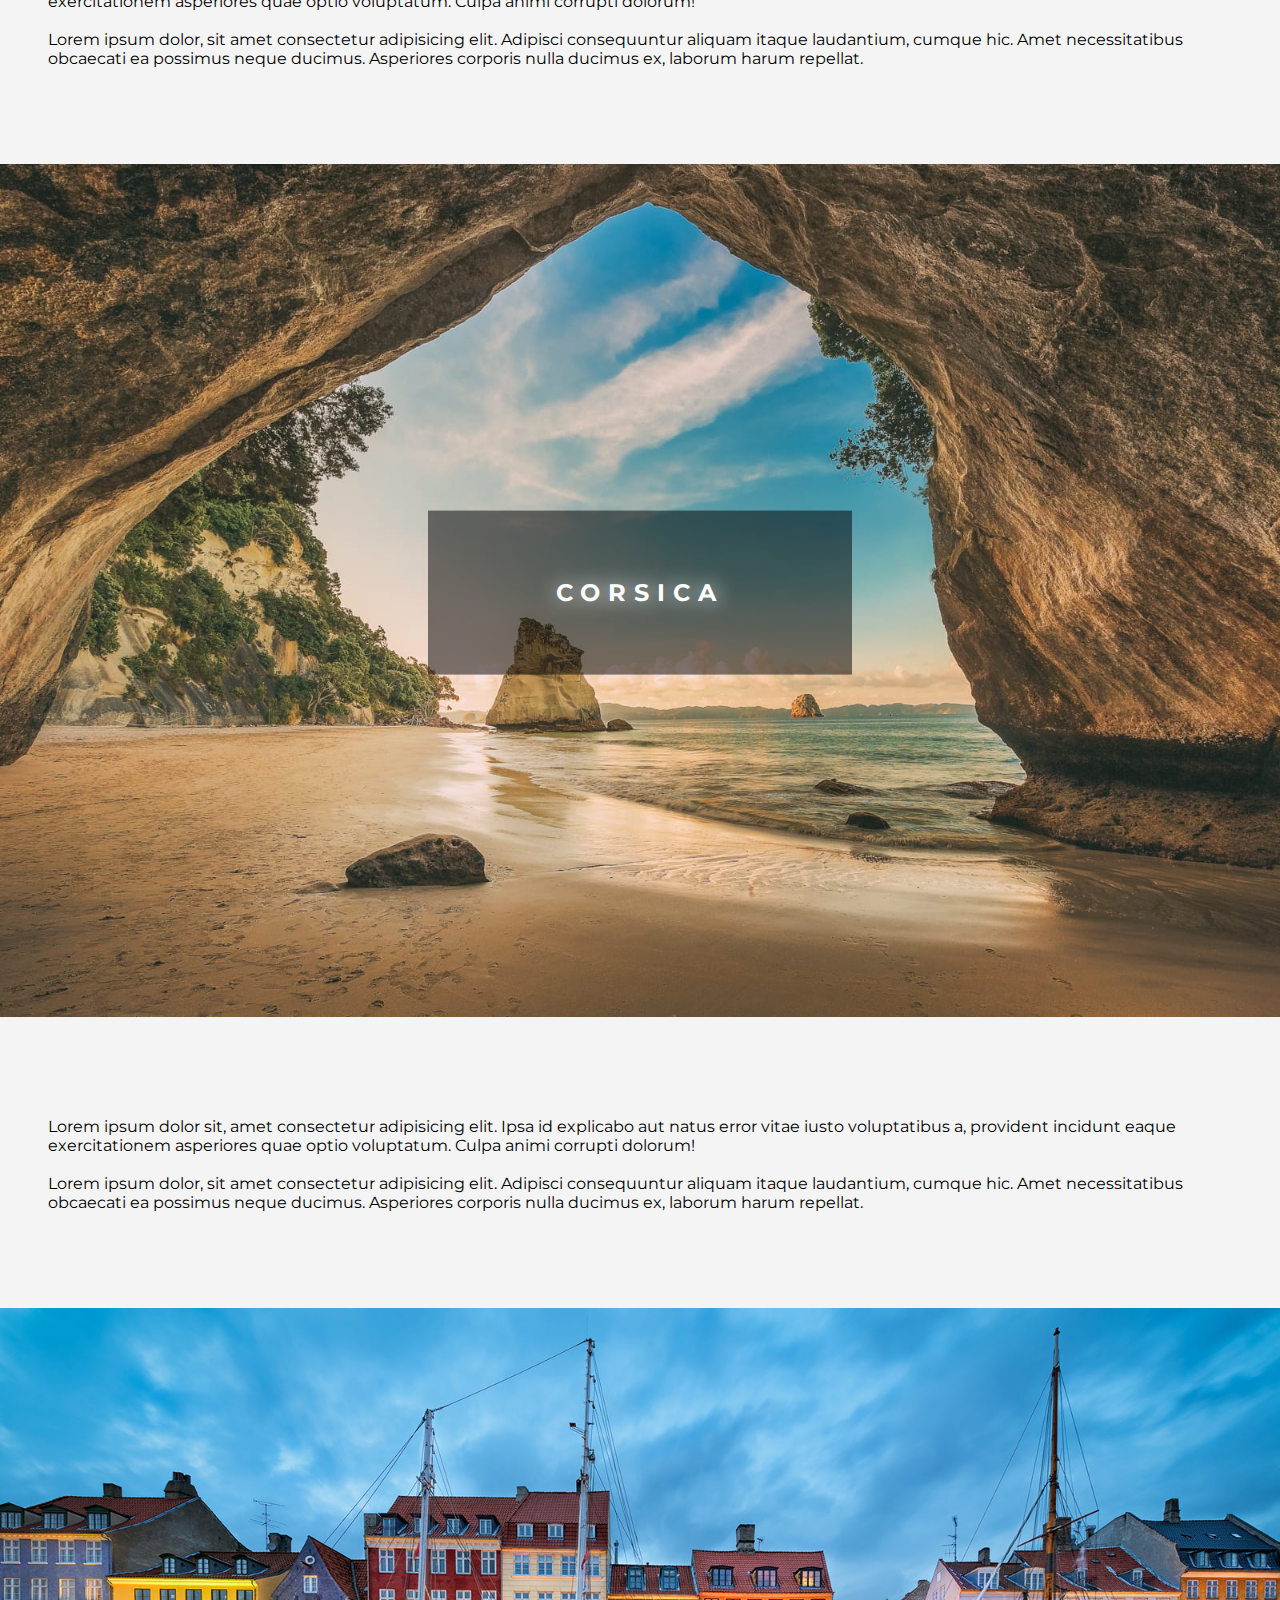
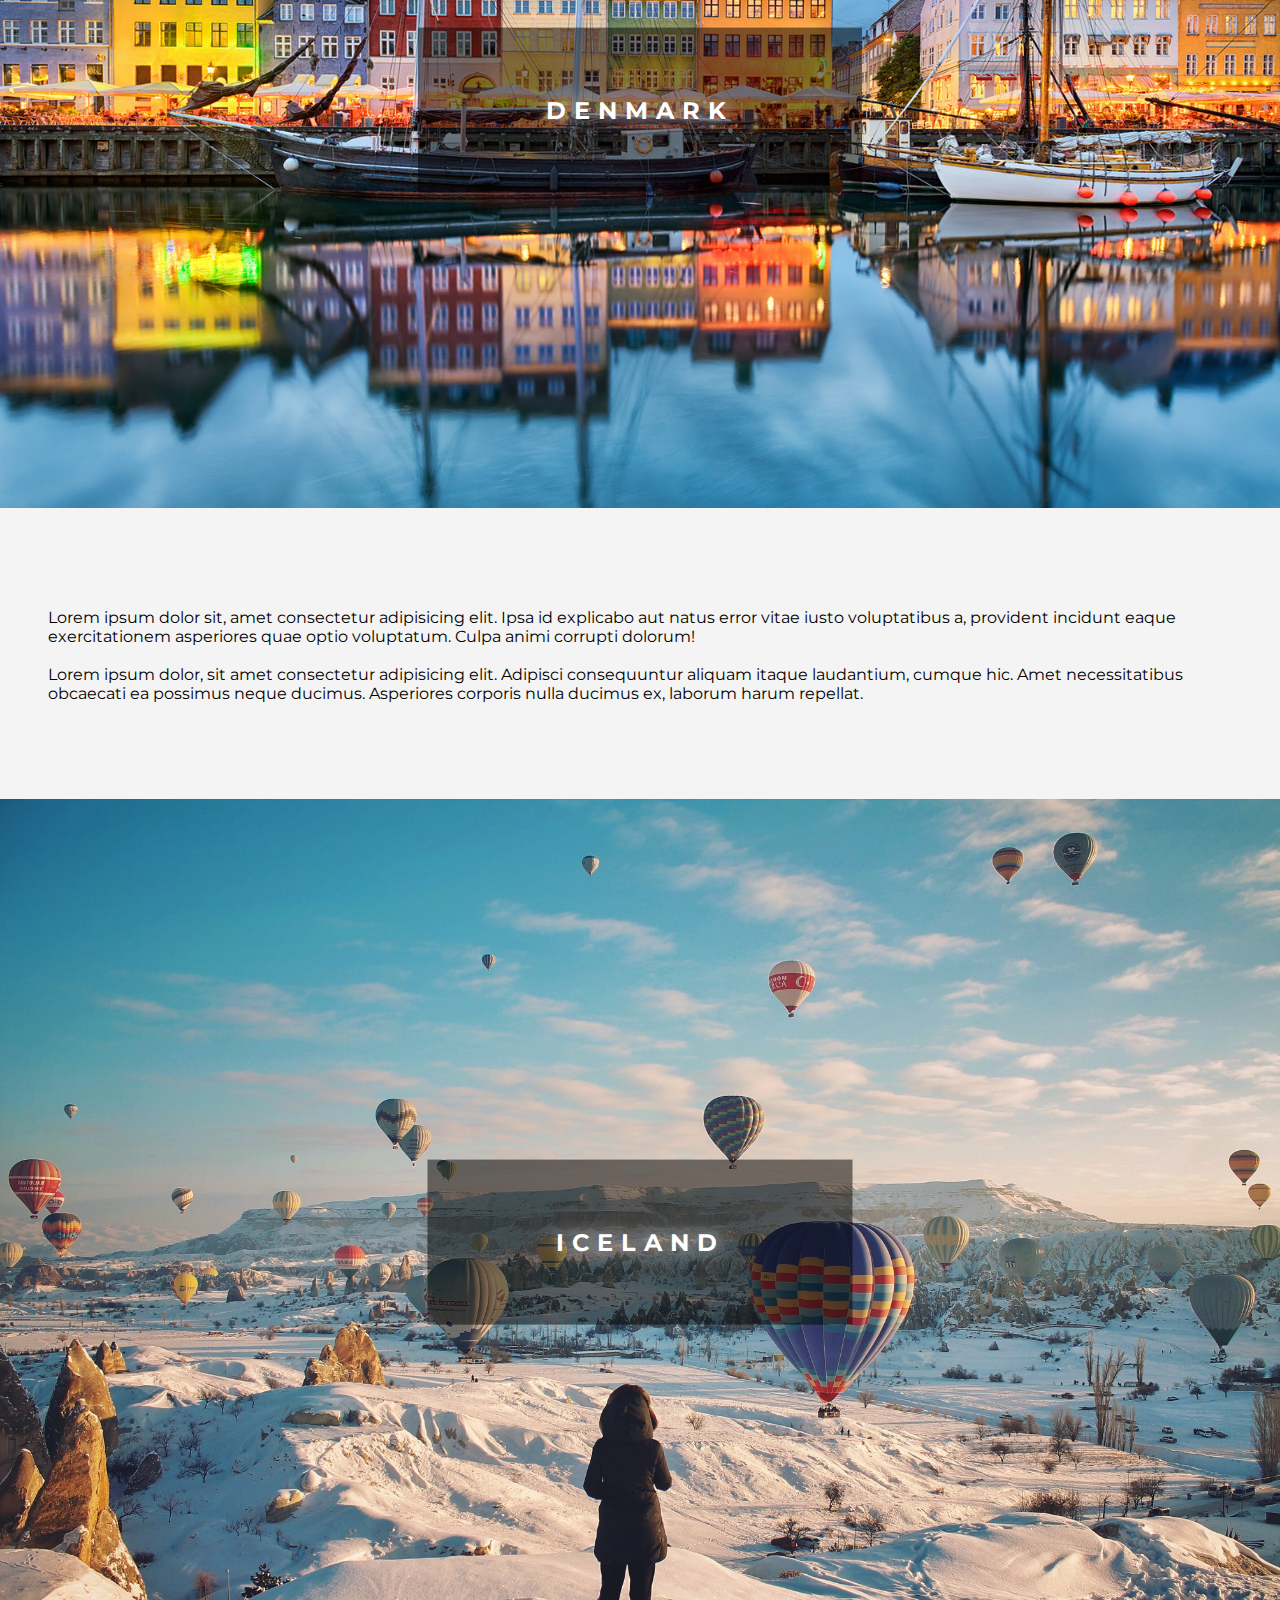
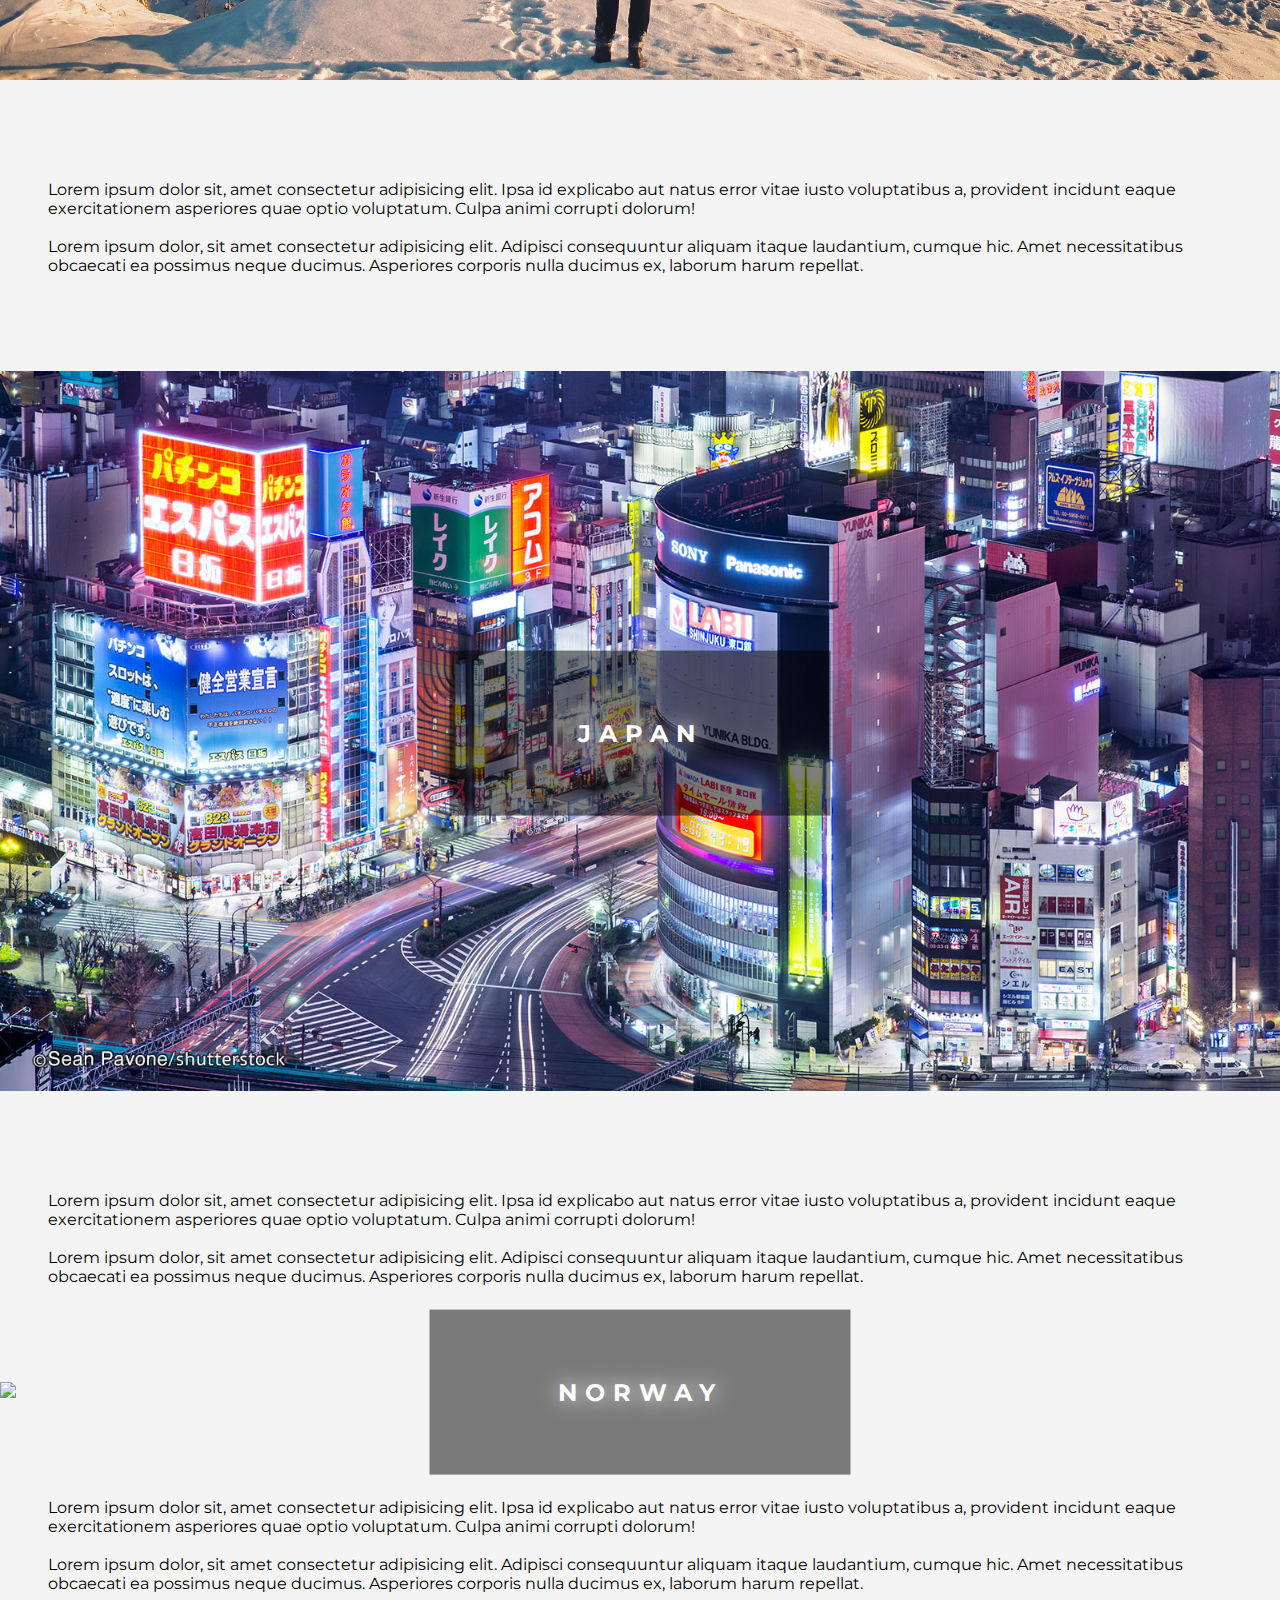
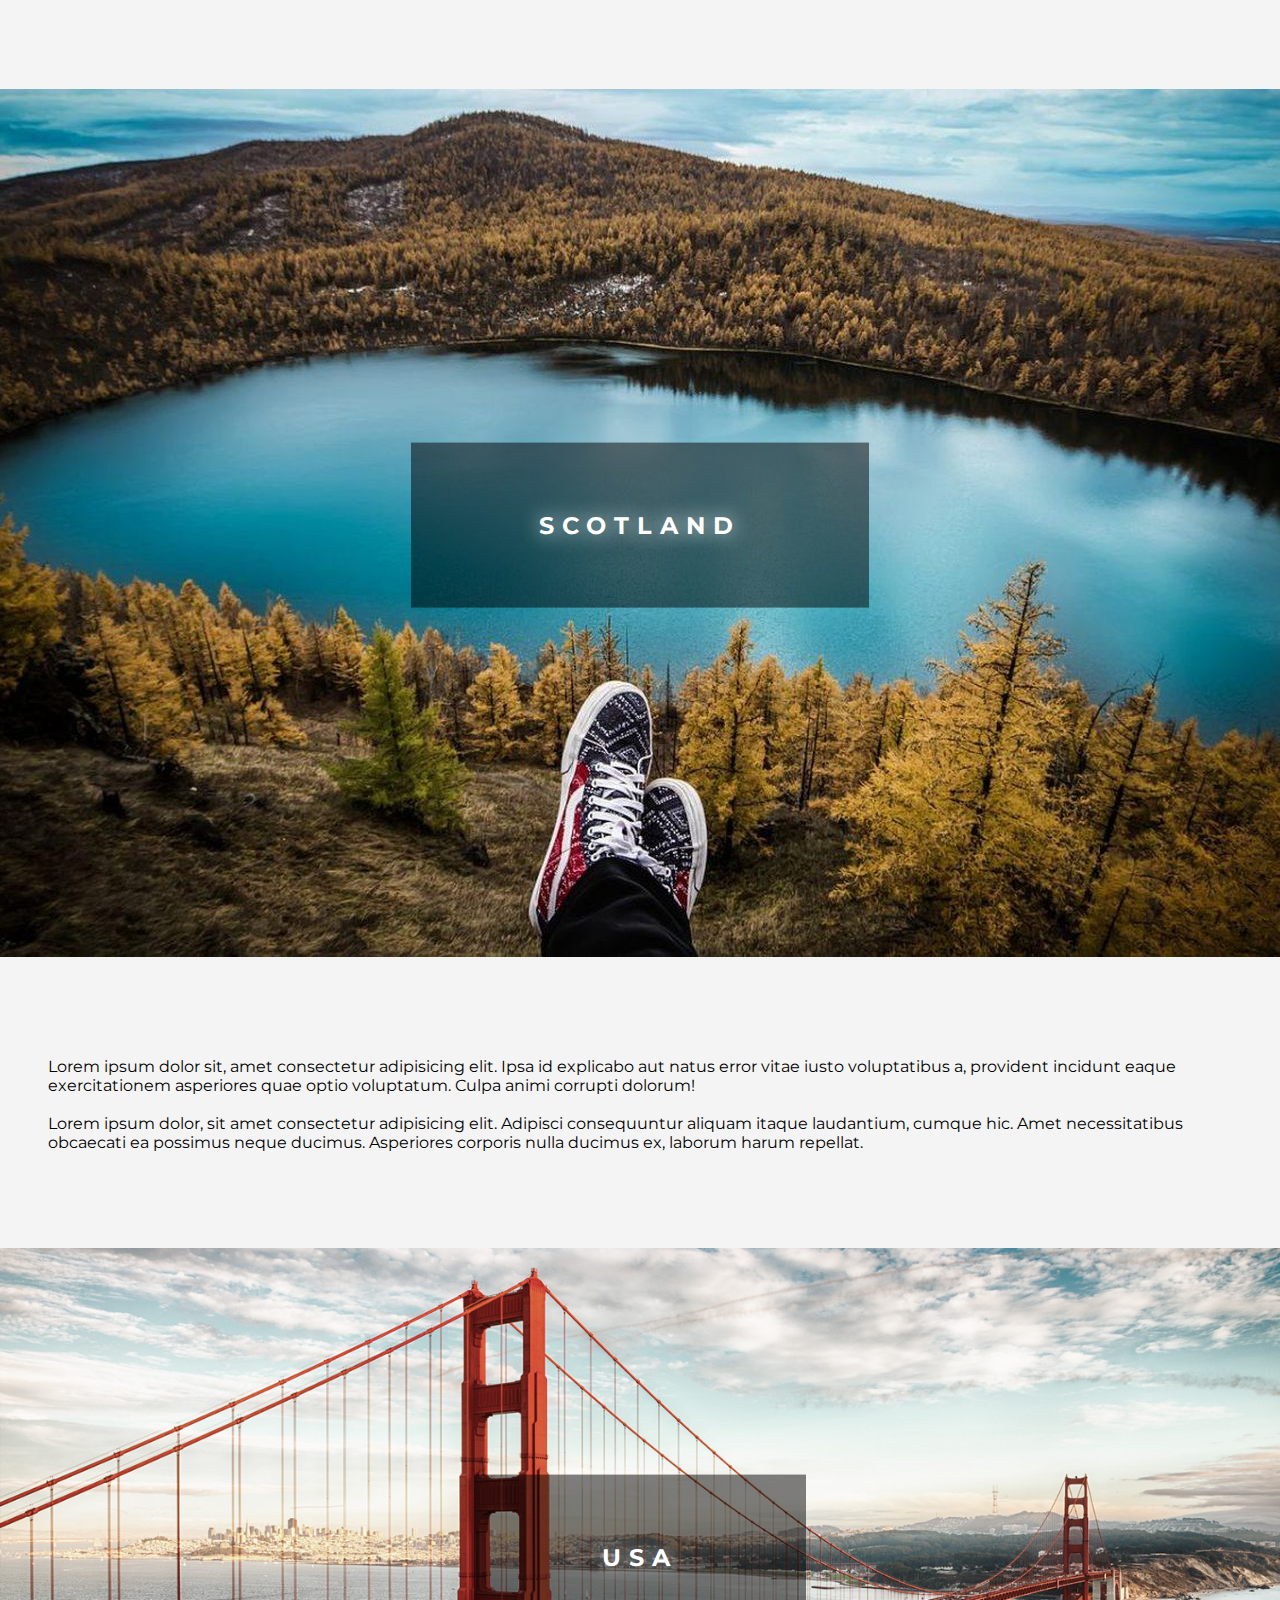
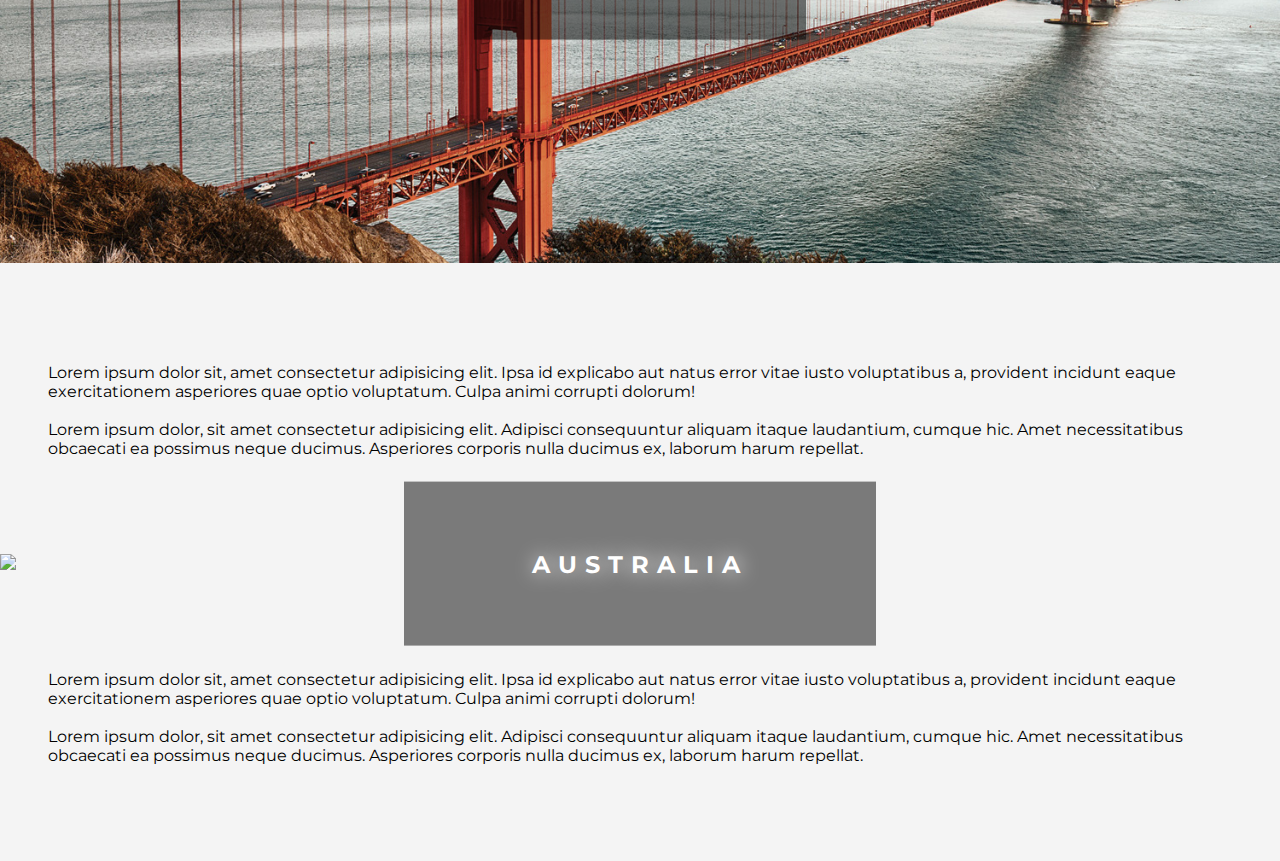
==== commit 0f2c954d: "made opacity transition work" ====
--- a/index.html
+++ b/index.html
@@ -10,27 +10,173 @@
   <body>
     <h1 id="header">Travel around the world.</h1>
 
-    <main id="travelContent"></main>
+    <section>
+      <div class="container">
+        <div class="country"><h2>Greece</h2></div>
 
-    <template id="travelTemp">
-      <section>
-        <div class="container">
-          <div class="country"><h2>Hello</h2></div>
+        <img src="img/Greece.jpg" />
+      </div>
+      <p>
+        Lorem ipsum dolor sit, amet consectetur adipisicing elit. Ipsa id
+        explicabo aut natus error vitae iusto voluptatibus a, provident incidunt
+        eaque exercitationem asperiores quae optio voluptatum. Culpa animi
+        corrupti dolorum! <br /><br />Lorem ipsum dolor, sit amet consectetur
+        adipisicing elit. Adipisci consequuntur aliquam itaque laudantium,
+        cumque hic. Amet necessitatibus obcaecati ea possimus neque ducimus.
+        Asperiores corporis nulla ducimus ex, laborum harum repellat.
+      </p>
+    </section>
 
-          <img src="" />
-        </div>
-        <p>
-          Lorem ipsum dolor sit, amet consectetur adipisicing elit. Ipsa id
-          explicabo aut natus error vitae iusto voluptatibus a, provident
-          incidunt eaque exercitationem asperiores quae optio voluptatum. Culpa
-          animi corrupti dolorum! <br /><br />Lorem ipsum dolor, sit amet
-          consectetur adipisicing elit. Adipisci consequuntur aliquam itaque
-          laudantium, cumque hic. Amet necessitatibus obcaecati ea possimus
-          neque ducimus. Asperiores corporis nulla ducimus ex, laborum harum
-          repellat.
-        </p>
-      </section>
-    </template>
+    <section>
+      <div class="container">
+        <div class="country"><h2>Canada</h2></div>
+
+        <img src="img/Canada.jpg" class="animate-me" />
+      </div>
+      <p>
+        Lorem ipsum dolor sit, amet consectetur adipisicing elit. Ipsa id
+        explicabo aut natus error vitae iusto voluptatibus a, provident incidunt
+        eaque exercitationem asperiores quae optio voluptatum. Culpa animi
+        corrupti dolorum! <br /><br />Lorem ipsum dolor, sit amet consectetur
+        adipisicing elit. Adipisci consequuntur aliquam itaque laudantium,
+        cumque hic. Amet necessitatibus obcaecati ea possimus neque ducimus.
+        Asperiores corporis nulla ducimus ex, laborum harum repellat.
+      </p>
+    </section>
+    <section>
+      <div class="container">
+        <div class="country"><h2>Corsica</h2></div>
+
+        <img src="img/Corsica.jpg" />
+      </div>
+      <p>
+        Lorem ipsum dolor sit, amet consectetur adipisicing elit. Ipsa id
+        explicabo aut natus error vitae iusto voluptatibus a, provident incidunt
+        eaque exercitationem asperiores quae optio voluptatum. Culpa animi
+        corrupti dolorum! <br /><br />Lorem ipsum dolor, sit amet consectetur
+        adipisicing elit. Adipisci consequuntur aliquam itaque laudantium,
+        cumque hic. Amet necessitatibus obcaecati ea possimus neque ducimus.
+        Asperiores corporis nulla ducimus ex, laborum harum repellat.
+      </p>
+    </section>
+
+    <section>
+      <div class="container">
+        <div class="country"><h2>Denmark</h2></div>
+
+        <img src="img/Denmark.jpg" />
+      </div>
+      <p>
+        Lorem ipsum dolor sit, amet consectetur adipisicing elit. Ipsa id
+        explicabo aut natus error vitae iusto voluptatibus a, provident incidunt
+        eaque exercitationem asperiores quae optio voluptatum. Culpa animi
+        corrupti dolorum! <br /><br />Lorem ipsum dolor, sit amet consectetur
+        adipisicing elit. Adipisci consequuntur aliquam itaque laudantium,
+        cumque hic. Amet necessitatibus obcaecati ea possimus neque ducimus.
+        Asperiores corporis nulla ducimus ex, laborum harum repellat.
+      </p>
+    </section>
+    <section>
+      <div class="container">
+        <div class="country"><h2>Iceland</h2></div>
+
+        <img src="img/Iceland.jpg" />
+      </div>
+      <p>
+        Lorem ipsum dolor sit, amet consectetur adipisicing elit. Ipsa id
+        explicabo aut natus error vitae iusto voluptatibus a, provident incidunt
+        eaque exercitationem asperiores quae optio voluptatum. Culpa animi
+        corrupti dolorum! <br /><br />Lorem ipsum dolor, sit amet consectetur
+        adipisicing elit. Adipisci consequuntur aliquam itaque laudantium,
+        cumque hic. Amet necessitatibus obcaecati ea possimus neque ducimus.
+        Asperiores corporis nulla ducimus ex, laborum harum repellat.
+      </p>
+    </section>
+
+    <section>
+      <div class="container">
+        <div class="country"><h2>Japan</h2></div>
+
+        <img src="img/Japan.jpg" />
+      </div>
+      <p>
+        Lorem ipsum dolor sit, amet consectetur adipisicing elit. Ipsa id
+        explicabo aut natus error vitae iusto voluptatibus a, provident incidunt
+        eaque exercitationem asperiores quae optio voluptatum. Culpa animi
+        corrupti dolorum! <br /><br />Lorem ipsum dolor, sit amet consectetur
+        adipisicing elit. Adipisci consequuntur aliquam itaque laudantium,
+        cumque hic. Amet necessitatibus obcaecati ea possimus neque ducimus.
+        Asperiores corporis nulla ducimus ex, laborum harum repellat.
+      </p>
+    </section>
+
+    <section>
+      <div class="container">
+        <div class="country"><h2>Norway</h2></div>
+
+        <img src="img/Norway.jpg" />
+      </div>
+      <p>
+        Lorem ipsum dolor sit, amet consectetur adipisicing elit. Ipsa id
+        explicabo aut natus error vitae iusto voluptatibus a, provident incidunt
+        eaque exercitationem asperiores quae optio voluptatum. Culpa animi
+        corrupti dolorum! <br /><br />Lorem ipsum dolor, sit amet consectetur
+        adipisicing elit. Adipisci consequuntur aliquam itaque laudantium,
+        cumque hic. Amet necessitatibus obcaecati ea possimus neque ducimus.
+        Asperiores corporis nulla ducimus ex, laborum harum repellat.
+      </p>
+    </section>
+
+    <section>
+      <div class="container">
+        <div class="country"><h2>Scotland</h2></div>
+
+        <img src="img/Scotland.jpg" />
+      </div>
+      <p>
+        Lorem ipsum dolor sit, amet consectetur adipisicing elit. Ipsa id
+        explicabo aut natus error vitae iusto voluptatibus a, provident incidunt
+        eaque exercitationem asperiores quae optio voluptatum. Culpa animi
+        corrupti dolorum! <br /><br />Lorem ipsum dolor, sit amet consectetur
+        adipisicing elit. Adipisci consequuntur aliquam itaque laudantium,
+        cumque hic. Amet necessitatibus obcaecati ea possimus neque ducimus.
+        Asperiores corporis nulla ducimus ex, laborum harum repellat.
+      </p>
+    </section>
+
+    <section>
+      <div class="container">
+        <div class="country"><h2>USA</h2></div>
+
+        <img src="img/USA.jpg" />
+      </div>
+      <p>
+        Lorem ipsum dolor sit, amet consectetur adipisicing elit. Ipsa id
+        explicabo aut natus error vitae iusto voluptatibus a, provident incidunt
+        eaque exercitationem asperiores quae optio voluptatum. Culpa animi
+        corrupti dolorum! <br /><br />Lorem ipsum dolor, sit amet consectetur
+        adipisicing elit. Adipisci consequuntur aliquam itaque laudantium,
+        cumque hic. Amet necessitatibus obcaecati ea possimus neque ducimus.
+        Asperiores corporis nulla ducimus ex, laborum harum repellat.
+      </p>
+    </section>
+
+    <section>
+      <div class="container">
+        <div class="country"><h2>Australia</h2></div>
+
+        <img src="img/Australia.jpg" />
+      </div>
+      <p>
+        Lorem ipsum dolor sit, amet consectetur adipisicing elit. Ipsa id
+        explicabo aut natus error vitae iusto voluptatibus a, provident incidunt
+        eaque exercitationem asperiores quae optio voluptatum. Culpa animi
+        corrupti dolorum! <br /><br />Lorem ipsum dolor, sit amet consectetur
+        adipisicing elit. Adipisci consequuntur aliquam itaque laudantium,
+        cumque hic. Amet necessitatibus obcaecati ea possimus neque ducimus.
+        Asperiores corporis nulla ducimus ex, laborum harum repellat.
+      </p>
+    </section>
 
     <script src="js/script.js"></script>
   </body>
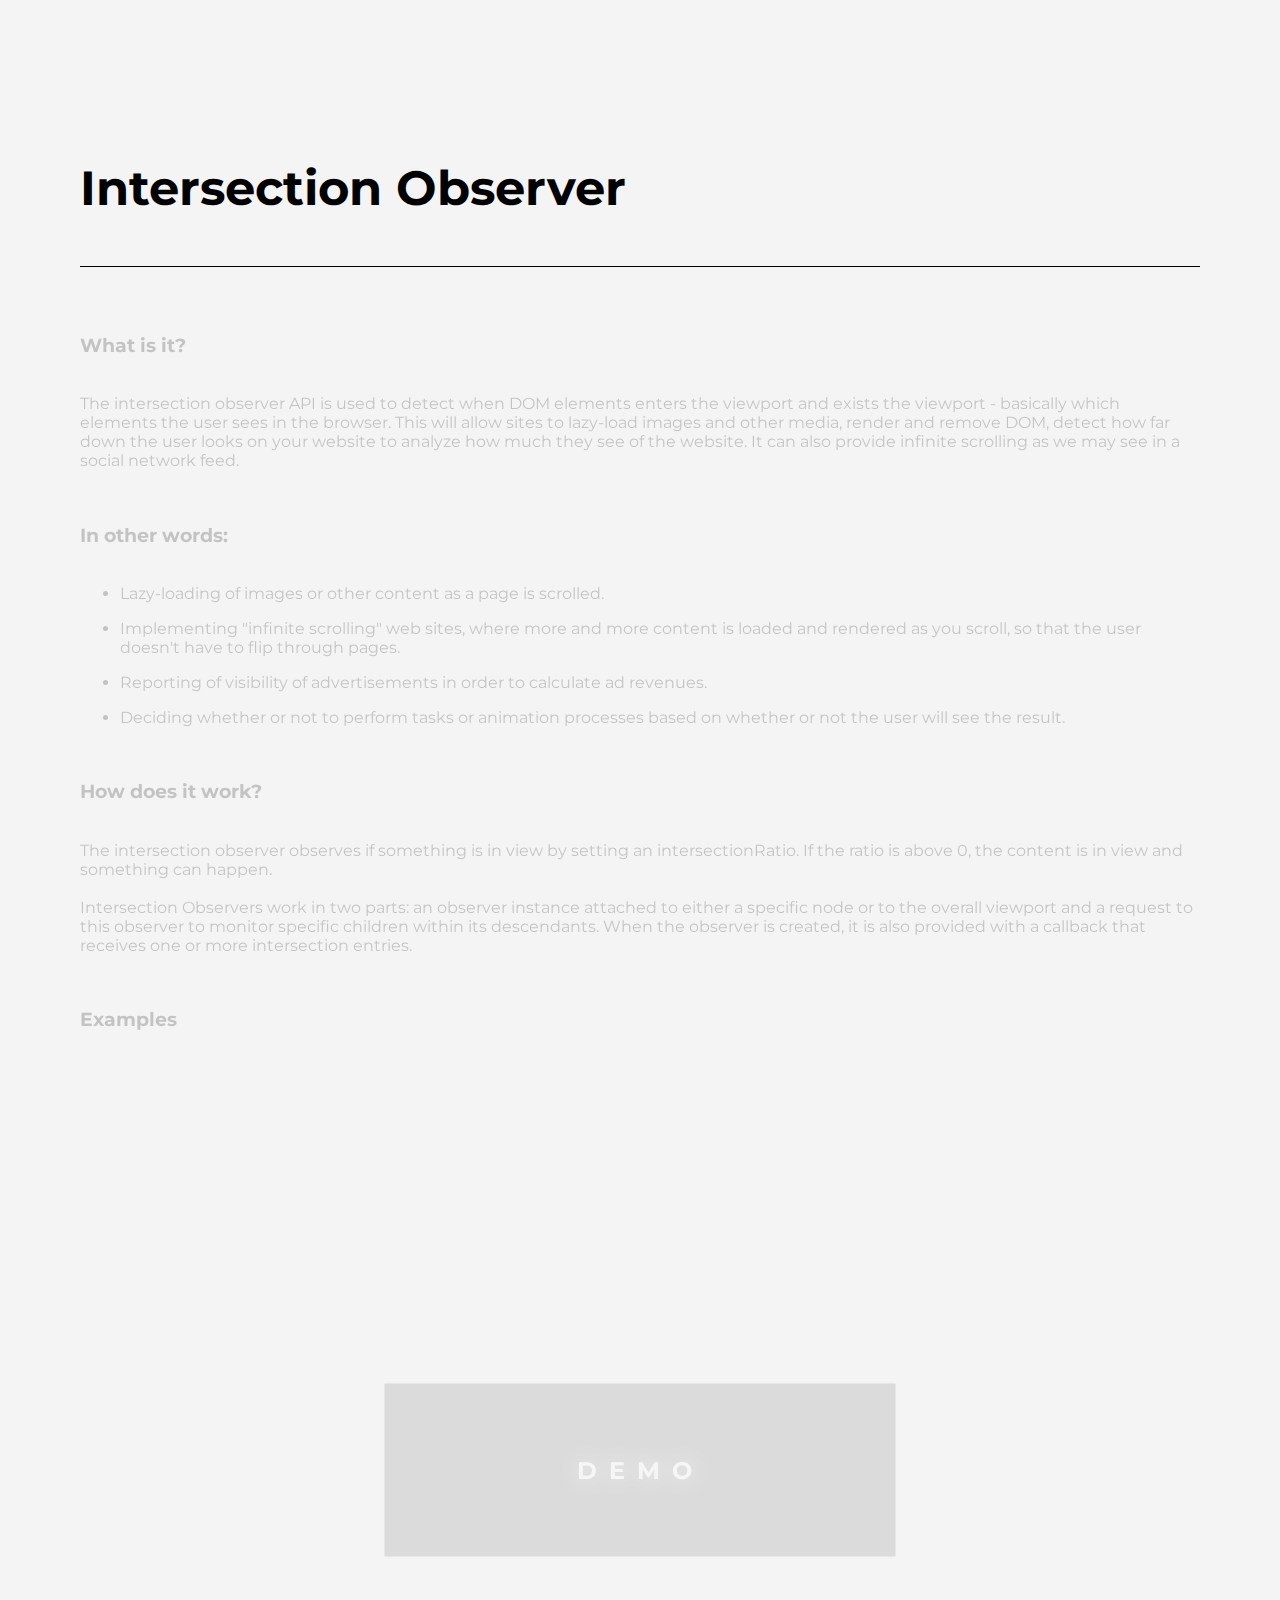
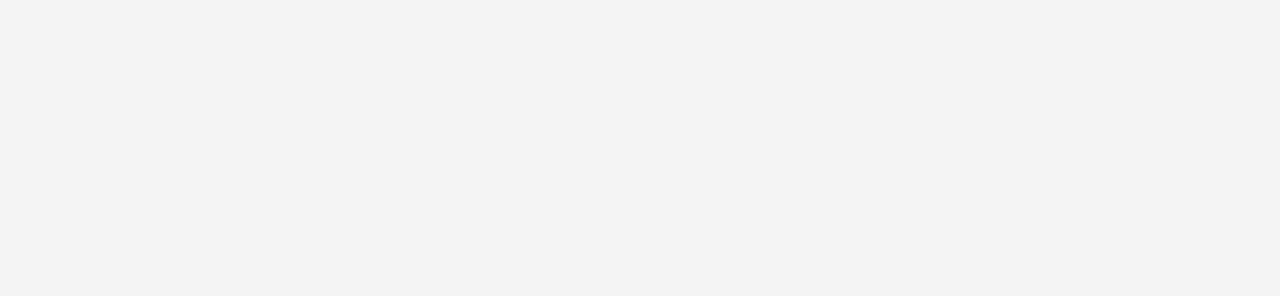
==== commit ea80493f: "added comments and finished" ====
--- a/index.html
+++ b/index.html
@@ -4,179 +4,60 @@
     <meta charset="UTF-8" />
     <meta name="viewport" content="width=device-width, initial-scale=1.0" />
     <meta http-equiv="X-UA-Compatible" content="ie=edge" />
-    <title>Intersection Observer</title>
+    <title>Document</title>
     <link rel="stylesheet" href="css/style.css" />
+    <link rel="stylesheet" href="css/info.css" />
   </head>
   <body>
-    <h1 id="header">Travel around the world.</h1>
+    <h1>Intersection Observer</h1>
+    <div class="content">
+      <h3>What is it?</h3>
+      <p>
+        The intersection observer API is used to detect when DOM elements enters
+        the viewport and exists the viewport - basically which elements the user
+        sees in the browser. This will allow sites to lazy-load images and other
+        media, render and remove DOM, detect how far down the user looks on your
+        website to analyze how much they see of the website. It can also provide
+        infinite scrolling as we may see in a social network feed.
+      </p>
+      <h3>In other words:</h3>
+      <ul>
+        <li>Lazy-loading of images or other content as a page is scrolled.</li>
+        <li>
+          Implementing "infinite scrolling" web sites, where more and more
+          content is loaded and rendered as you scroll, so that the user doesn't
+          have to flip through pages.
+        </li>
+        <li>
+          Reporting of visibility of advertisements in order to calculate ad
+          revenues.
+        </li>
+        <li>
+          Deciding whether or not to perform tasks or animation processes based
+          on whether or not the user will see the result.
+        </li>
+      </ul>
 
-    <section>
-      <div class="container">
-        <div class="country"><h2>Greece</h2></div>
+      <h3>How does it work?</h3>
+      <p>
+        The intersection observer observes if something is in view by setting an
+        intersectionRatio. If the ratio is above 0, the content is in view and
+        something can happen.<br /><br />
+        Intersection Observers work in two parts: an observer instance attached
+        to either a specific node or to the overall viewport and a request to
+        this observer to monitor specific children within its descendants. When
+        the observer is created, it is also provided with a callback that
+        receives one or more intersection entries.
+      </p>
+      <h3>Examples</h3>
+      <a href="demo.html">
+        <div id="wrapper">
+          <img src="img/Scotland.jpg" />
 
-        <img src="img/Greece.jpg" />
-      </div>
-      <p>
-        Lorem ipsum dolor sit, amet consectetur adipisicing elit. Ipsa id
-        explicabo aut natus error vitae iusto voluptatibus a, provident incidunt
-        eaque exercitationem asperiores quae optio voluptatum. Culpa animi
-        corrupti dolorum! <br /><br />Lorem ipsum dolor, sit amet consectetur
-        adipisicing elit. Adipisci consequuntur aliquam itaque laudantium,
-        cumque hic. Amet necessitatibus obcaecati ea possimus neque ducimus.
-        Asperiores corporis nulla ducimus ex, laborum harum repellat.
-      </p>
-    </section>
-
-    <section>
-      <div class="container">
-        <div class="country"><h2>Canada</h2></div>
-
-        <img src="img/Canada.jpg" class="animate-me" />
-      </div>
-      <p>
-        Lorem ipsum dolor sit, amet consectetur adipisicing elit. Ipsa id
-        explicabo aut natus error vitae iusto voluptatibus a, provident incidunt
-        eaque exercitationem asperiores quae optio voluptatum. Culpa animi
-        corrupti dolorum! <br /><br />Lorem ipsum dolor, sit amet consectetur
-        adipisicing elit. Adipisci consequuntur aliquam itaque laudantium,
-        cumque hic. Amet necessitatibus obcaecati ea possimus neque ducimus.
-        Asperiores corporis nulla ducimus ex, laborum harum repellat.
-      </p>
-    </section>
-    <section>
-      <div class="container">
-        <div class="country"><h2>Corsica</h2></div>
-
-        <img src="img/Corsica.jpg" />
-      </div>
-      <p>
-        Lorem ipsum dolor sit, amet consectetur adipisicing elit. Ipsa id
-        explicabo aut natus error vitae iusto voluptatibus a, provident incidunt
-        eaque exercitationem asperiores quae optio voluptatum. Culpa animi
-        corrupti dolorum! <br /><br />Lorem ipsum dolor, sit amet consectetur
-        adipisicing elit. Adipisci consequuntur aliquam itaque laudantium,
-        cumque hic. Amet necessitatibus obcaecati ea possimus neque ducimus.
-        Asperiores corporis nulla ducimus ex, laborum harum repellat.
-      </p>
-    </section>
-
-    <section>
-      <div class="container">
-        <div class="country"><h2>Denmark</h2></div>
-
-        <img src="img/Denmark.jpg" />
-      </div>
-      <p>
-        Lorem ipsum dolor sit, amet consectetur adipisicing elit. Ipsa id
-        explicabo aut natus error vitae iusto voluptatibus a, provident incidunt
-        eaque exercitationem asperiores quae optio voluptatum. Culpa animi
-        corrupti dolorum! <br /><br />Lorem ipsum dolor, sit amet consectetur
-        adipisicing elit. Adipisci consequuntur aliquam itaque laudantium,
-        cumque hic. Amet necessitatibus obcaecati ea possimus neque ducimus.
-        Asperiores corporis nulla ducimus ex, laborum harum repellat.
-      </p>
-    </section>
-    <section>
-      <div class="container">
-        <div class="country"><h2>Iceland</h2></div>
-
-        <img src="img/Iceland.jpg" />
-      </div>
-      <p>
-        Lorem ipsum dolor sit, amet consectetur adipisicing elit. Ipsa id
-        explicabo aut natus error vitae iusto voluptatibus a, provident incidunt
-        eaque exercitationem asperiores quae optio voluptatum. Culpa animi
-        corrupti dolorum! <br /><br />Lorem ipsum dolor, sit amet consectetur
-        adipisicing elit. Adipisci consequuntur aliquam itaque laudantium,
-        cumque hic. Amet necessitatibus obcaecati ea possimus neque ducimus.
-        Asperiores corporis nulla ducimus ex, laborum harum repellat.
-      </p>
-    </section>
-
-    <section>
-      <div class="container">
-        <div class="country"><h2>Japan</h2></div>
-
-        <img src="img/Japan.jpg" />
-      </div>
-      <p>
-        Lorem ipsum dolor sit, amet consectetur adipisicing elit. Ipsa id
-        explicabo aut natus error vitae iusto voluptatibus a, provident incidunt
-        eaque exercitationem asperiores quae optio voluptatum. Culpa animi
-        corrupti dolorum! <br /><br />Lorem ipsum dolor, sit amet consectetur
-        adipisicing elit. Adipisci consequuntur aliquam itaque laudantium,
-        cumque hic. Amet necessitatibus obcaecati ea possimus neque ducimus.
-        Asperiores corporis nulla ducimus ex, laborum harum repellat.
-      </p>
-    </section>
-
-    <section>
-      <div class="container">
-        <div class="country"><h2>Norway</h2></div>
-
-        <img src="img/Norway.jpg" />
-      </div>
-      <p>
-        Lorem ipsum dolor sit, amet consectetur adipisicing elit. Ipsa id
-        explicabo aut natus error vitae iusto voluptatibus a, provident incidunt
-        eaque exercitationem asperiores quae optio voluptatum. Culpa animi
-        corrupti dolorum! <br /><br />Lorem ipsum dolor, sit amet consectetur
-        adipisicing elit. Adipisci consequuntur aliquam itaque laudantium,
-        cumque hic. Amet necessitatibus obcaecati ea possimus neque ducimus.
-        Asperiores corporis nulla ducimus ex, laborum harum repellat.
-      </p>
-    </section>
-
-    <section>
-      <div class="container">
-        <div class="country"><h2>Scotland</h2></div>
-
-        <img src="img/Scotland.jpg" />
-      </div>
-      <p>
-        Lorem ipsum dolor sit, amet consectetur adipisicing elit. Ipsa id
-        explicabo aut natus error vitae iusto voluptatibus a, provident incidunt
-        eaque exercitationem asperiores quae optio voluptatum. Culpa animi
-        corrupti dolorum! <br /><br />Lorem ipsum dolor, sit amet consectetur
-        adipisicing elit. Adipisci consequuntur aliquam itaque laudantium,
-        cumque hic. Amet necessitatibus obcaecati ea possimus neque ducimus.
-        Asperiores corporis nulla ducimus ex, laborum harum repellat.
-      </p>
-    </section>
-
-    <section>
-      <div class="container">
-        <div class="country"><h2>USA</h2></div>
-
-        <img src="img/USA.jpg" />
-      </div>
-      <p>
-        Lorem ipsum dolor sit, amet consectetur adipisicing elit. Ipsa id
-        explicabo aut natus error vitae iusto voluptatibus a, provident incidunt
-        eaque exercitationem asperiores quae optio voluptatum. Culpa animi
-        corrupti dolorum! <br /><br />Lorem ipsum dolor, sit amet consectetur
-        adipisicing elit. Adipisci consequuntur aliquam itaque laudantium,
-        cumque hic. Amet necessitatibus obcaecati ea possimus neque ducimus.
-        Asperiores corporis nulla ducimus ex, laborum harum repellat.
-      </p>
-    </section>
-
-    <section>
-      <div class="container">
-        <div class="country"><h2>Australia</h2></div>
-
-        <img src="img/Australia.jpg" />
-      </div>
-      <p>
-        Lorem ipsum dolor sit, amet consectetur adipisicing elit. Ipsa id
-        explicabo aut natus error vitae iusto voluptatibus a, provident incidunt
-        eaque exercitationem asperiores quae optio voluptatum. Culpa animi
-        corrupti dolorum! <br /><br />Lorem ipsum dolor, sit amet consectetur
-        adipisicing elit. Adipisci consequuntur aliquam itaque laudantium,
-        cumque hic. Amet necessitatibus obcaecati ea possimus neque ducimus.
-        Asperiores corporis nulla ducimus ex, laborum harum repellat.
-      </p>
-    </section>
+          <h2>Demo</h2>
+        </div>
+      </a>
+    </div>
 
     <script src="js/script.js"></script>
   </body>
--- a/css/style.css
+++ b/css/style.css
@@ -11,7 +11,9 @@
   font-size: 3em;
   text-transform: uppercase;
   padding: 2em;
+  text-align: center;
 }
+
 .container {
   position: relative;
 }
@@ -20,21 +22,21 @@
   position: absolute;
   top: 50%;
   left: 50%;
-  transform: translate(-50%, -50%);
+  transform: translate(-50%, 100%);
   color: white;
   text-transform: uppercase;
   text-shadow: #ffffff 1px 0 20px;
   background-color: rgba(0, 0, 0, 0.5);
   padding: 3em 8em;
   letter-spacing: 0.5em;
+  z-index: 2;
 }
-p {
+
+section p {
   padding: 5em 3em;
 }
 img {
   width: 100%;
-}
-.animate-me {
   opacity: 0;
 }
 
@@ -42,3 +44,15 @@
   transition: 3s;
   opacity: 1;
 }
+
+.appear {
+  animation: animateCountry 2s forwards;
+}
+@keyframes animateCountry {
+  from {
+    transform: translate(-50%, 100%);
+  }
+  to {
+    transform: translate(-50%, -50%);
+  }
+}
--- a/css/info.css
+++ b/css/info.css
@@ -0,0 +1,51 @@
+body {
+  padding: 1em;
+  margin: 4em;
+}
+
+h1 {
+  font-size: 3em;
+  border-bottom: 1px solid black;
+  line-height: 3.2;
+}
+
+h3 {
+  padding: 1em 0;
+}
+
+p,
+li {
+  padding-bottom: 1em;
+}
+.content {
+  opacity: 0.2;
+  transform: translate3d(0, 1rem, 0);
+}
+.content-appear {
+  animation: contentAppear 2s forwards;
+}
+
+@keyframes contentAppear {
+  to {
+    opacity: 1;
+    transform: translate3d(0, -1rem, 0);
+  }
+}
+
+#wrapper {
+  position: relative;
+}
+
+#wrapper h2 {
+  position: absolute;
+  top: 50%;
+  left: 50%;
+  transform: translate(-50%, -50%);
+  color: white;
+  text-transform: uppercase;
+  text-shadow: #ffffff 1px 0 20px;
+  background-color: rgba(0, 0, 0, 0.5);
+  padding: 3em 8em;
+  letter-spacing: 0.5em;
+  z-index: 2;
+}
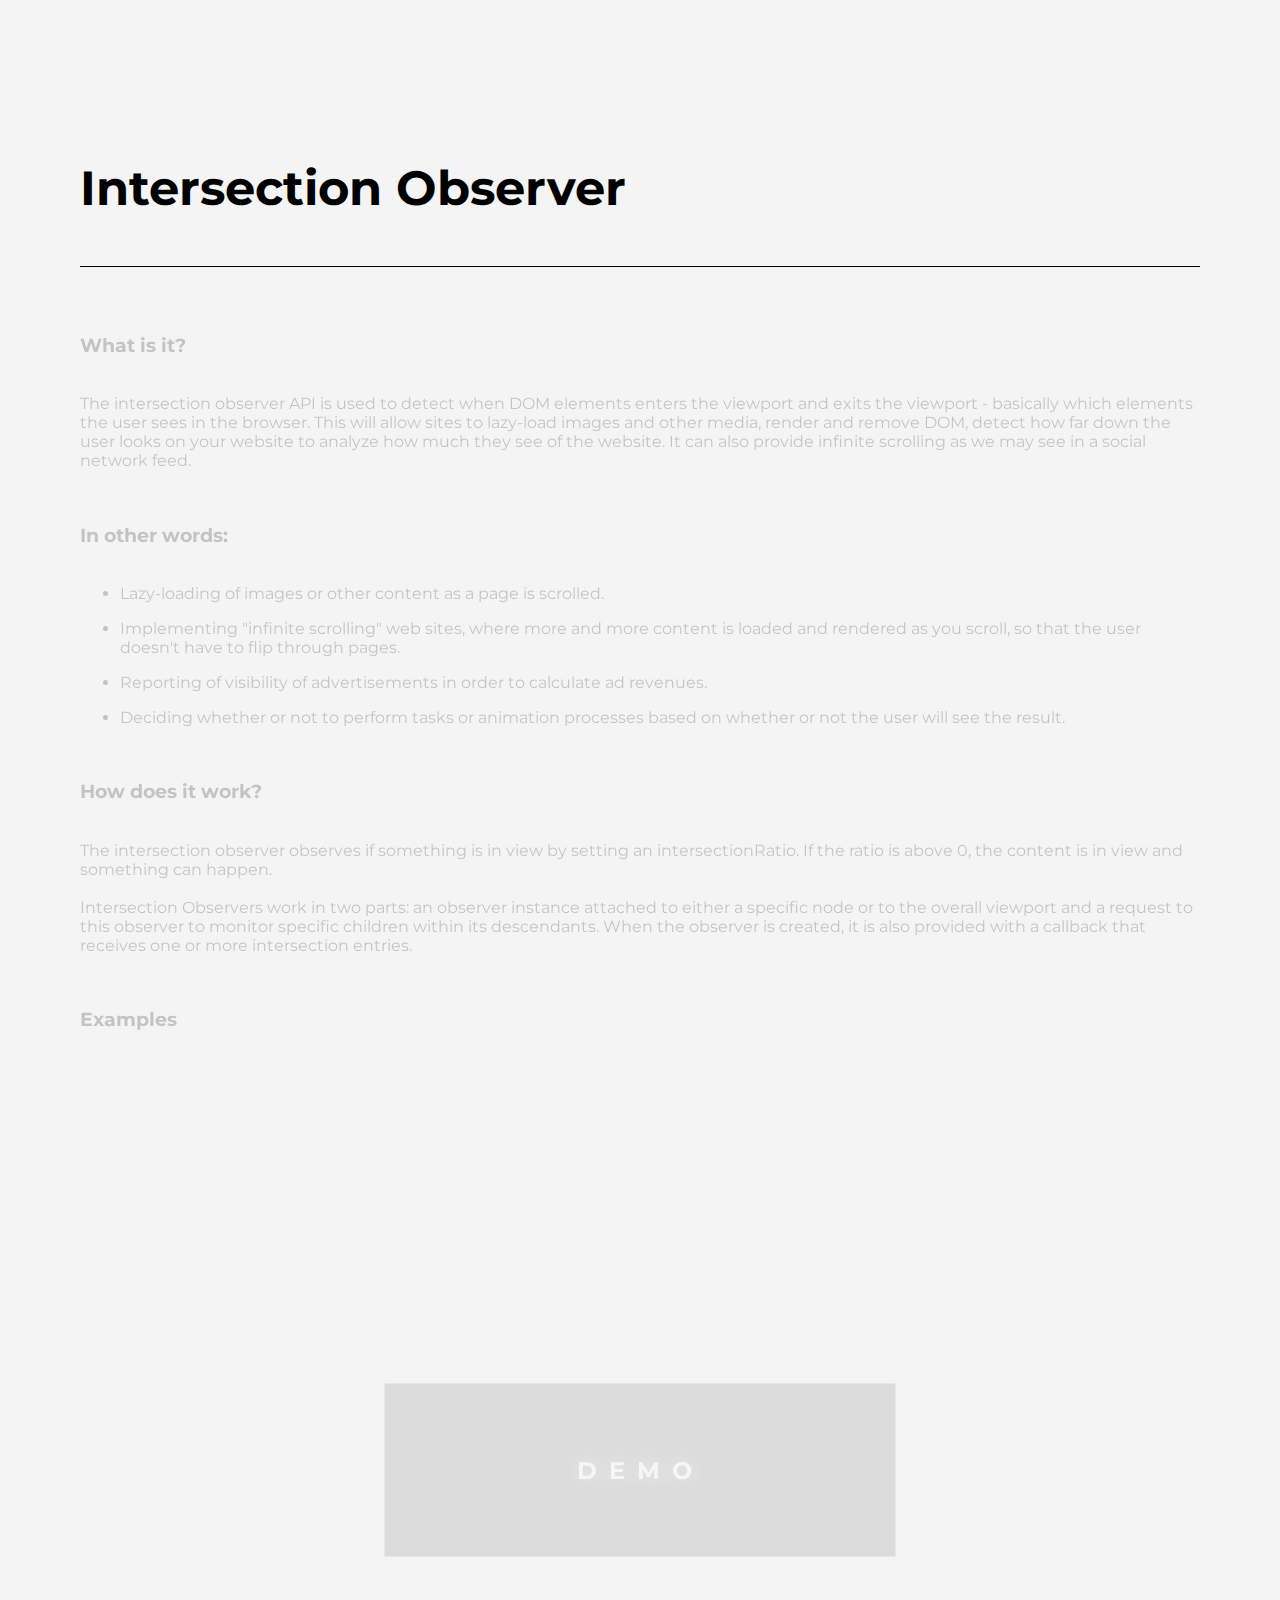
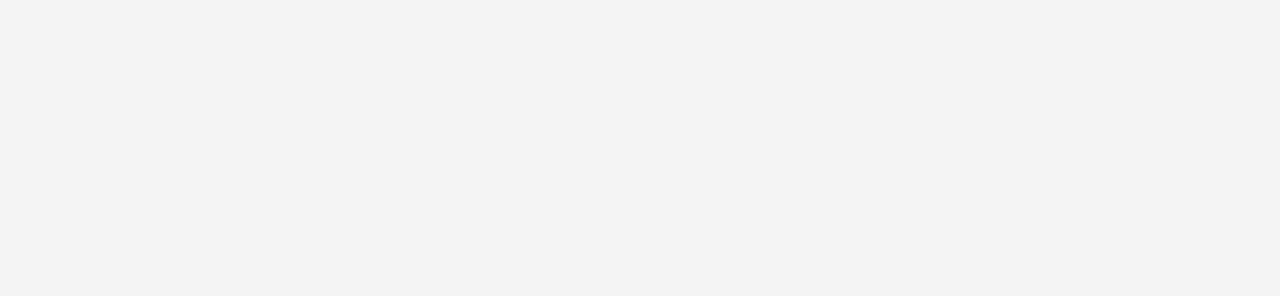
==== commit 8230437d: "scroll working" ====
--- a/index.html
+++ b/index.html
@@ -14,7 +14,7 @@
       <h3>What is it?</h3>
       <p>
         The intersection observer API is used to detect when DOM elements enters
-        the viewport and exists the viewport - basically which elements the user
+        the viewport and exits the viewport - basically which elements the user
         sees in the browser. This will allow sites to lazy-load images and other
         media, render and remove DOM, detect how far down the user looks on your
         website to analyze how much they see of the website. It can also provide
